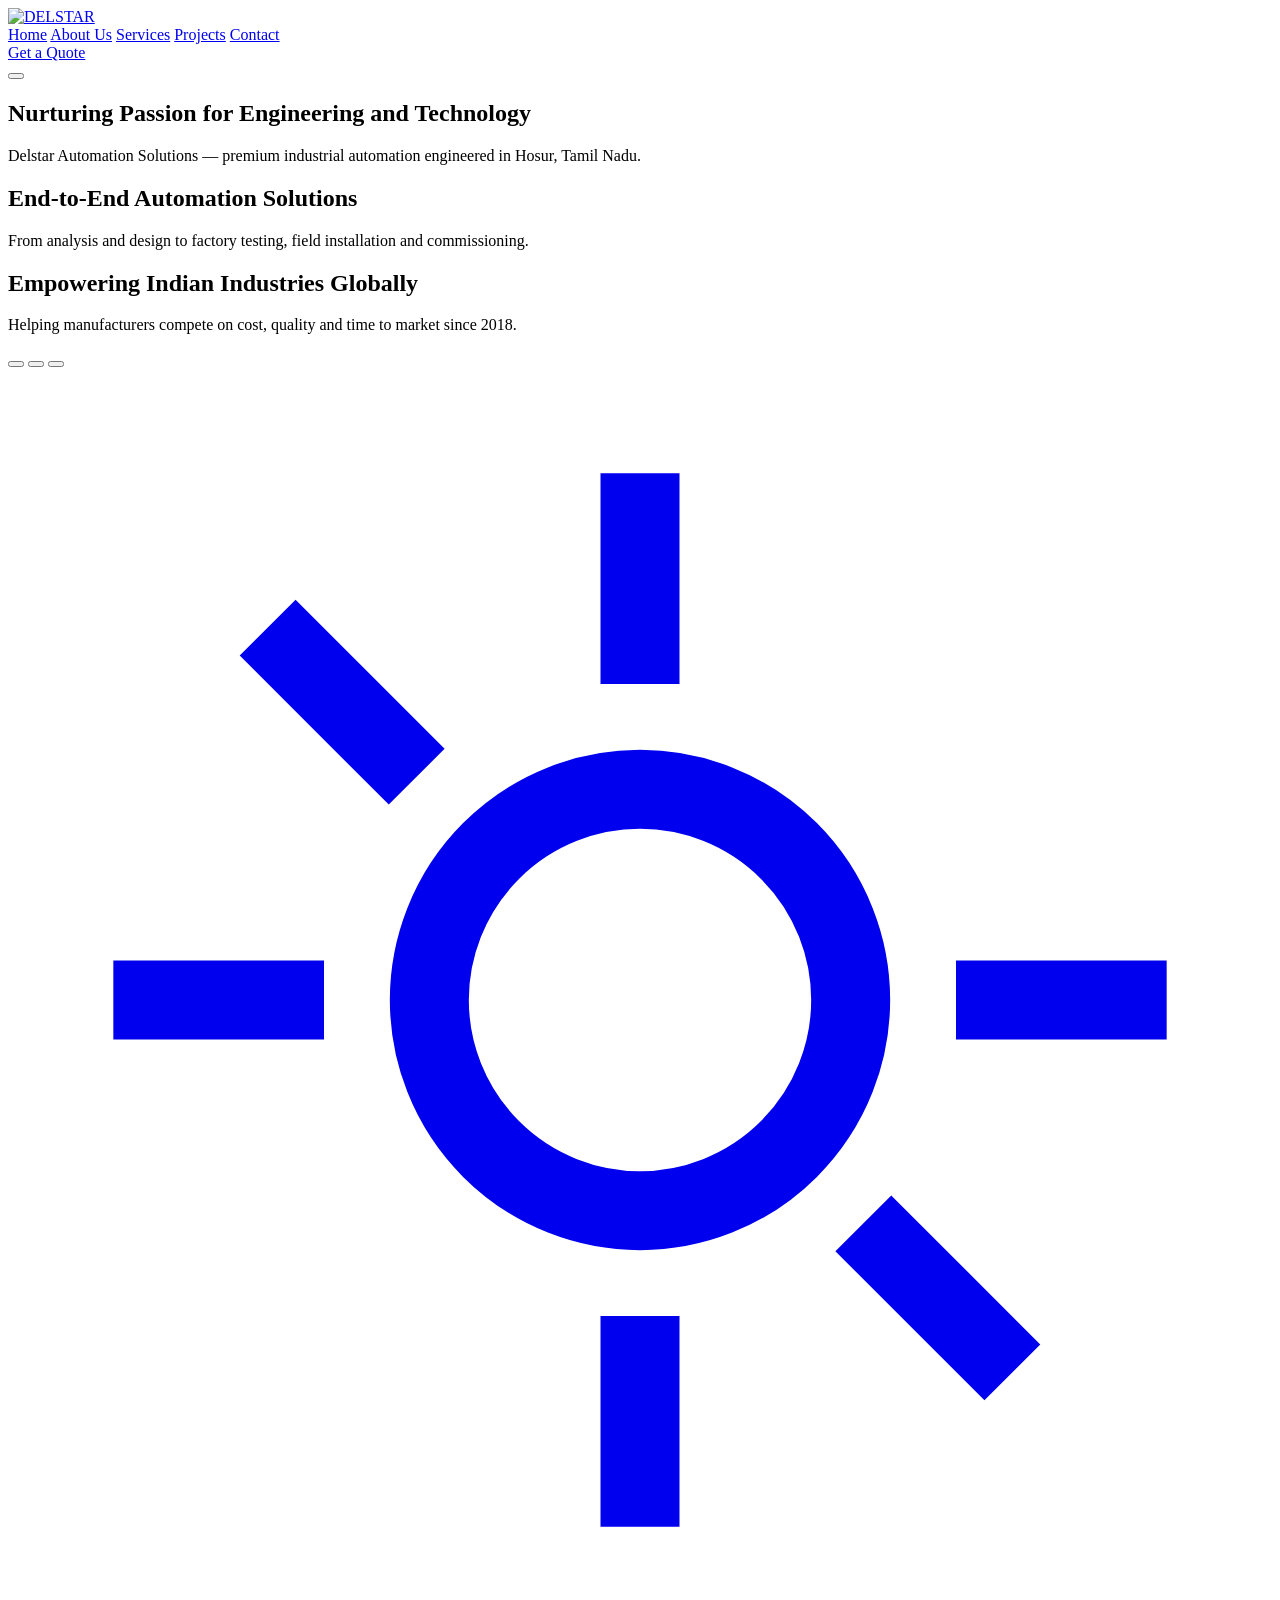
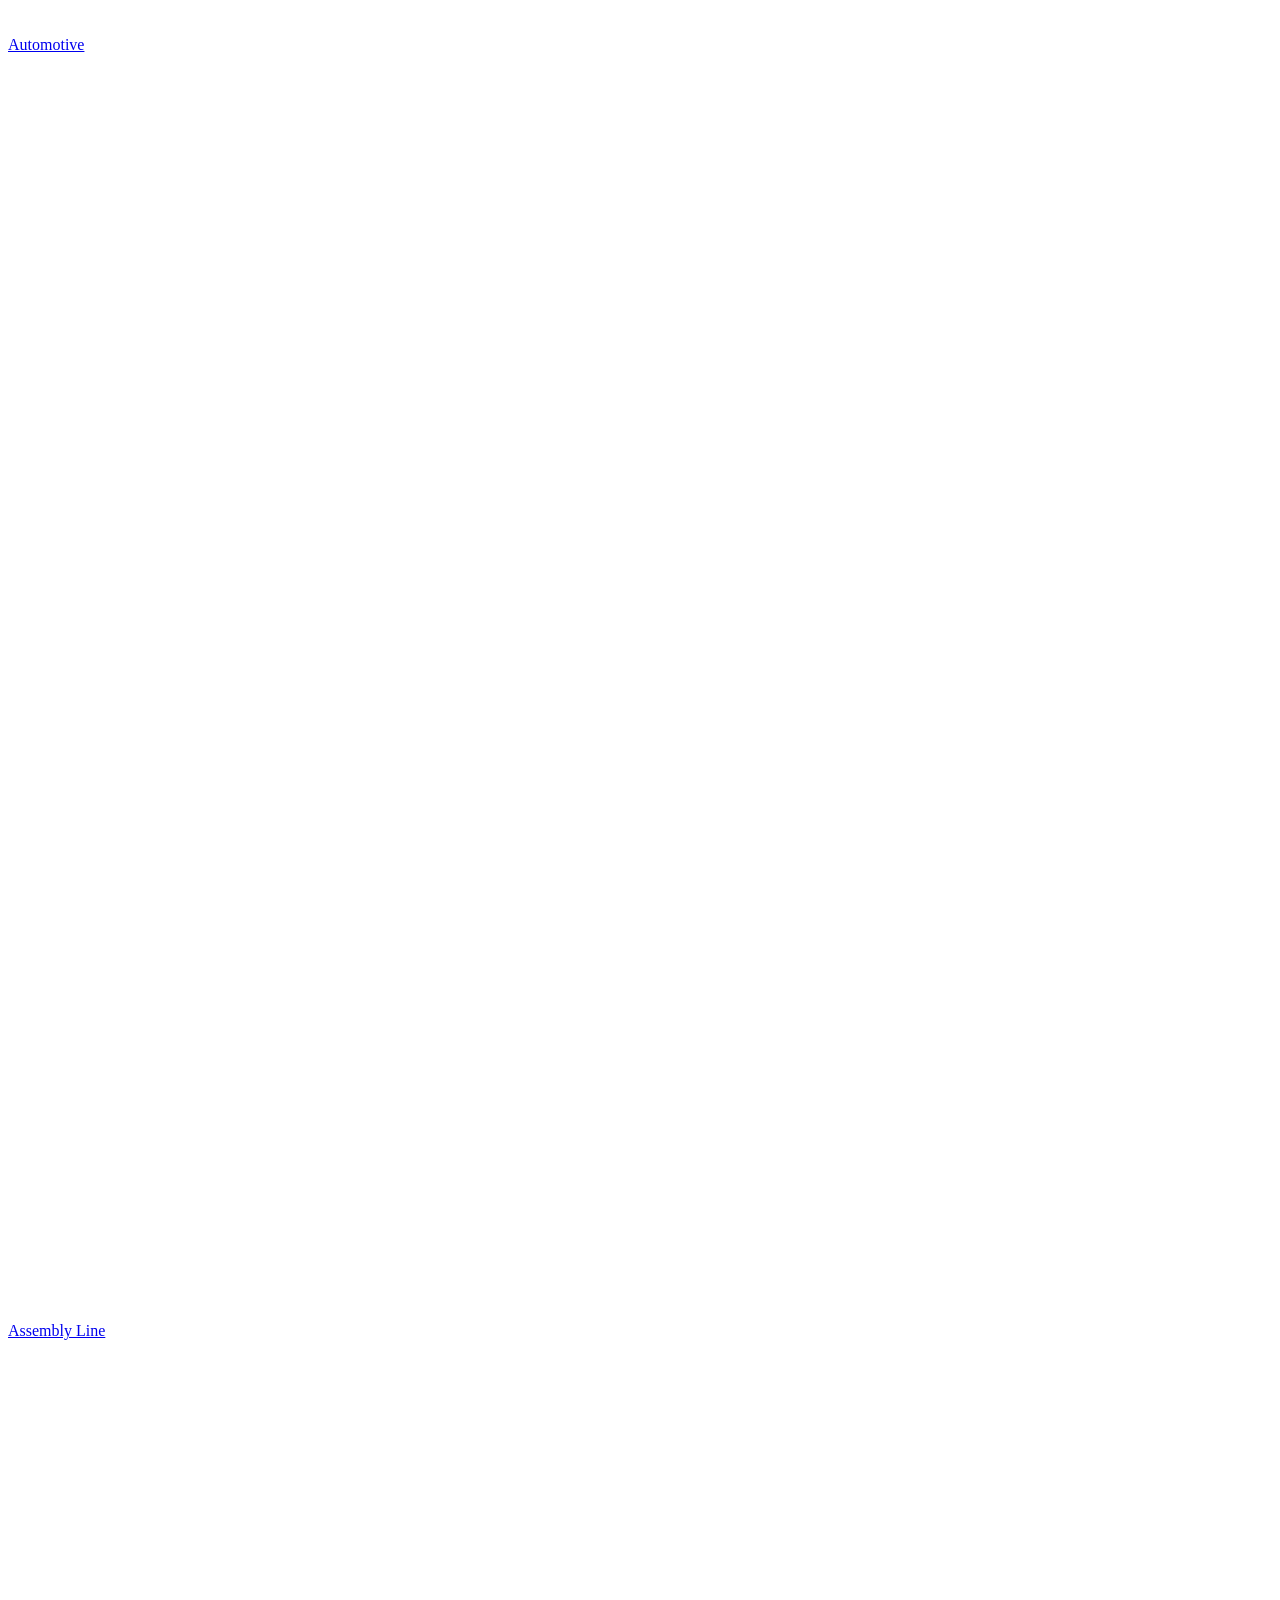
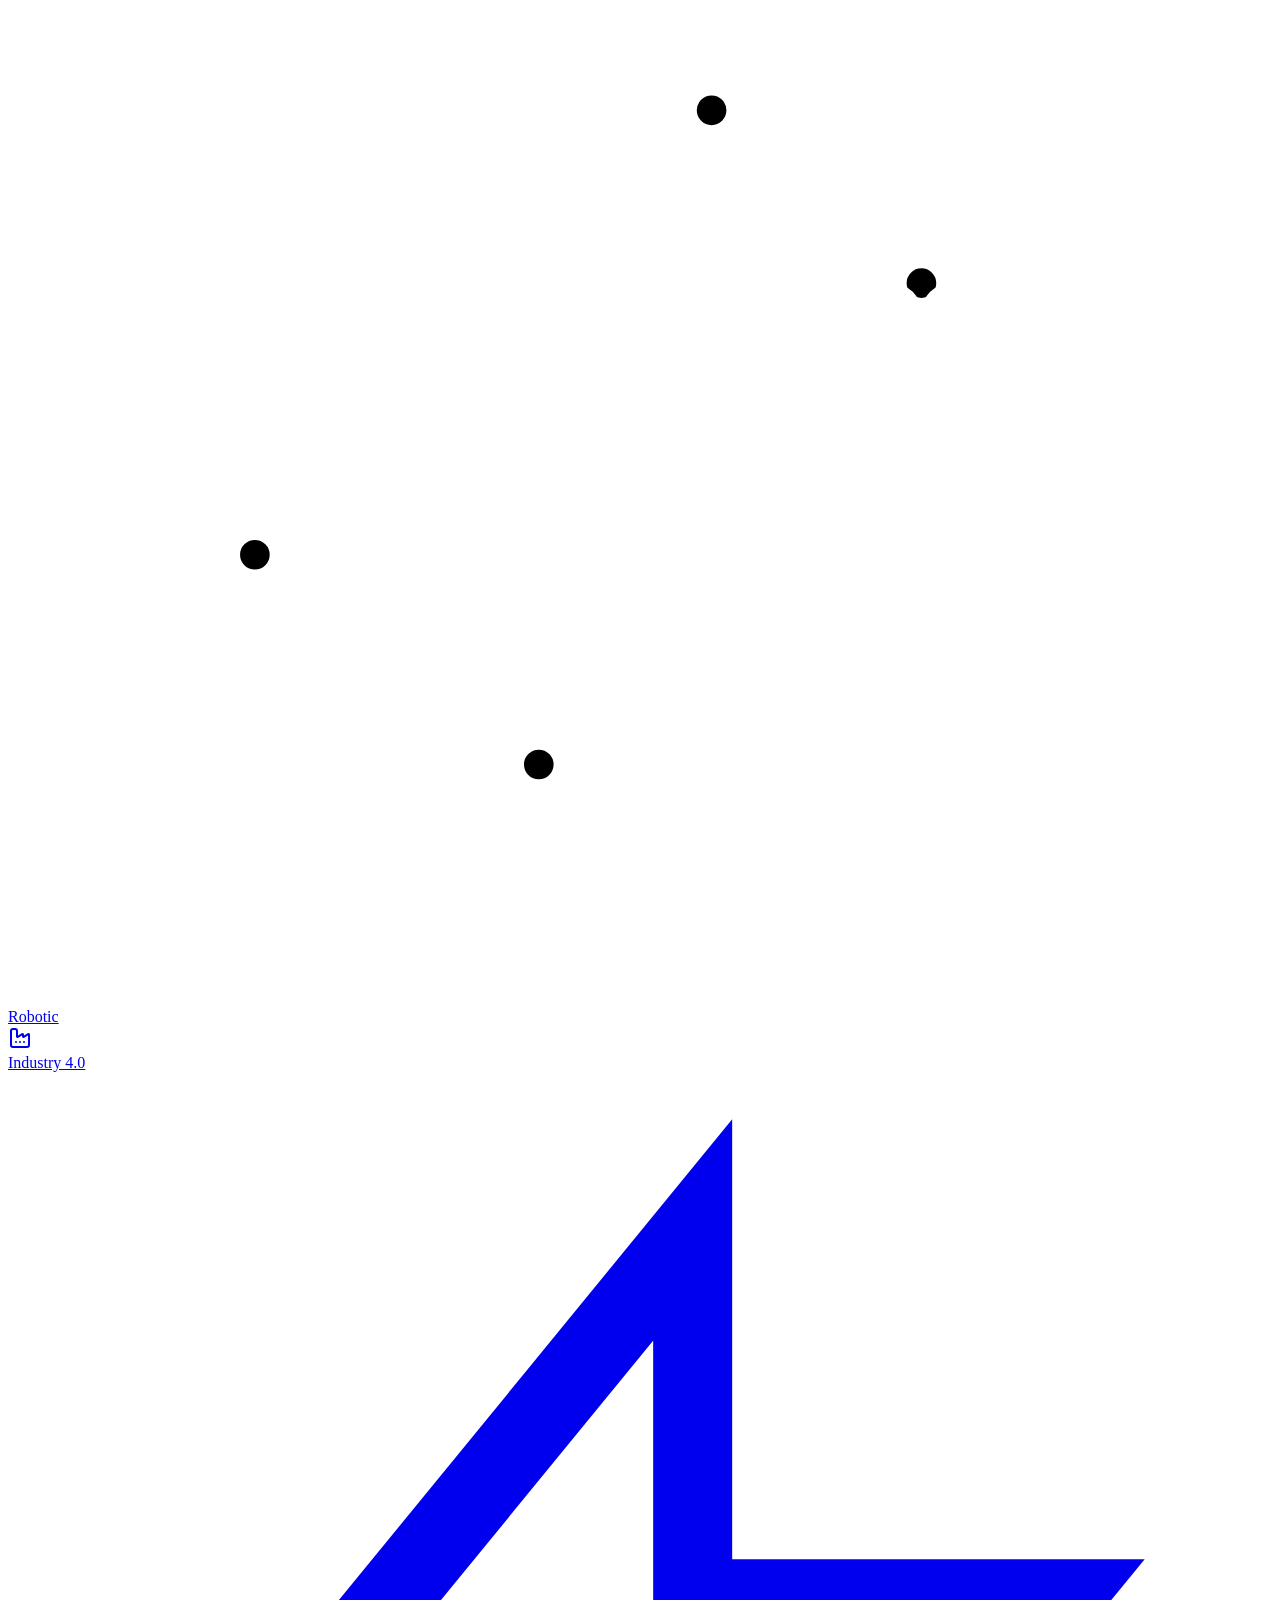
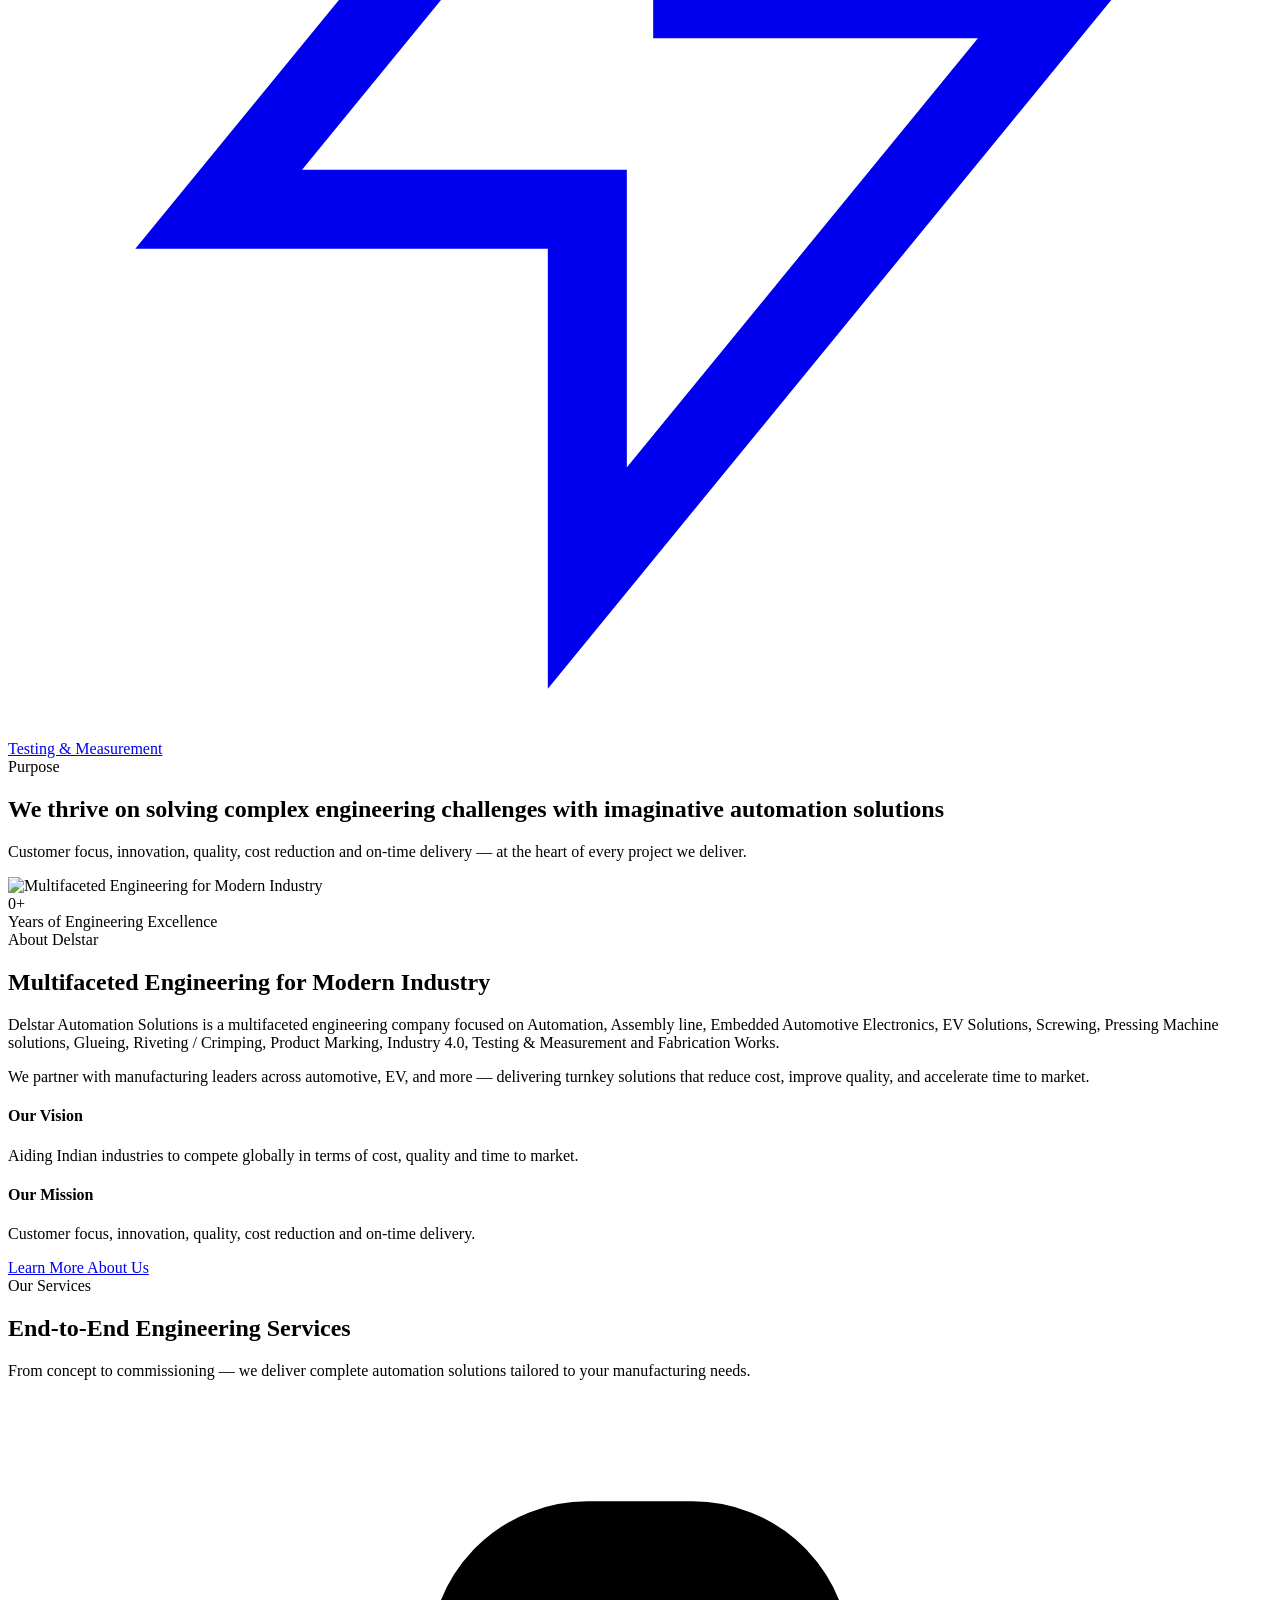
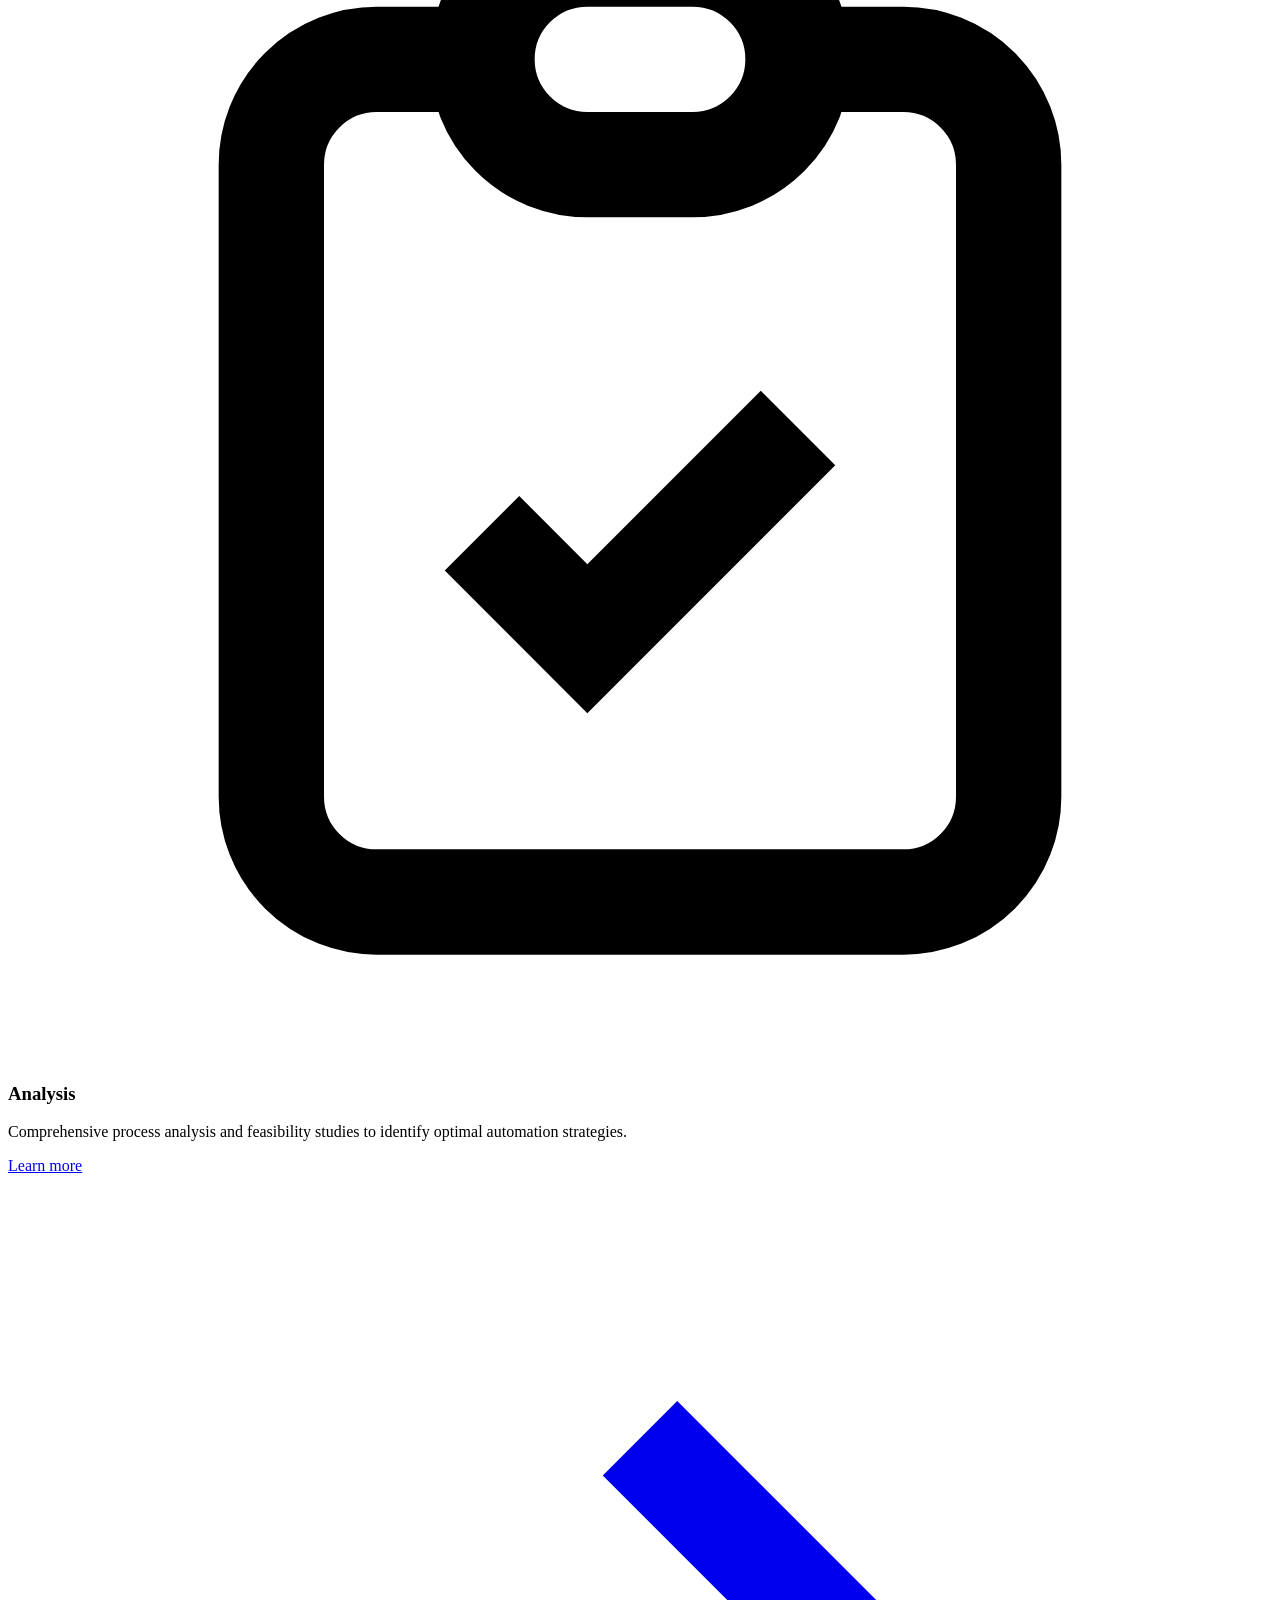
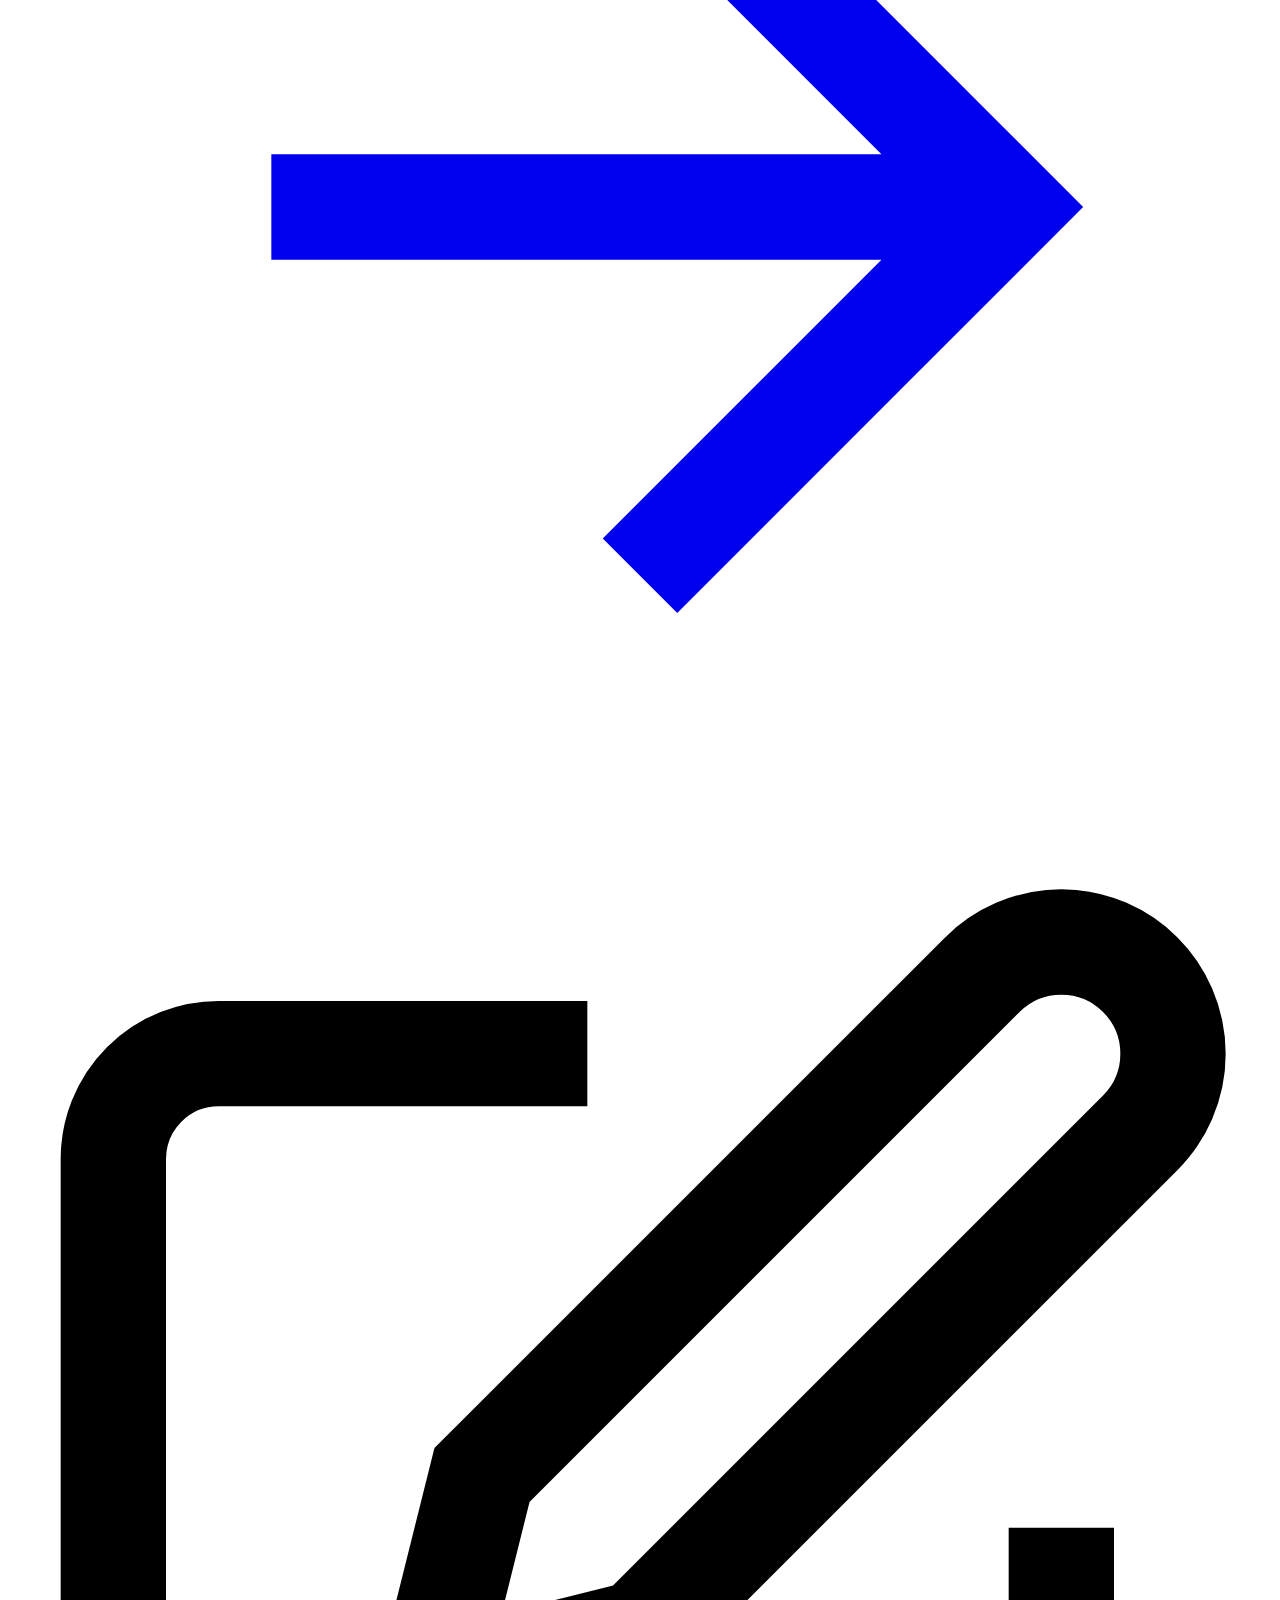
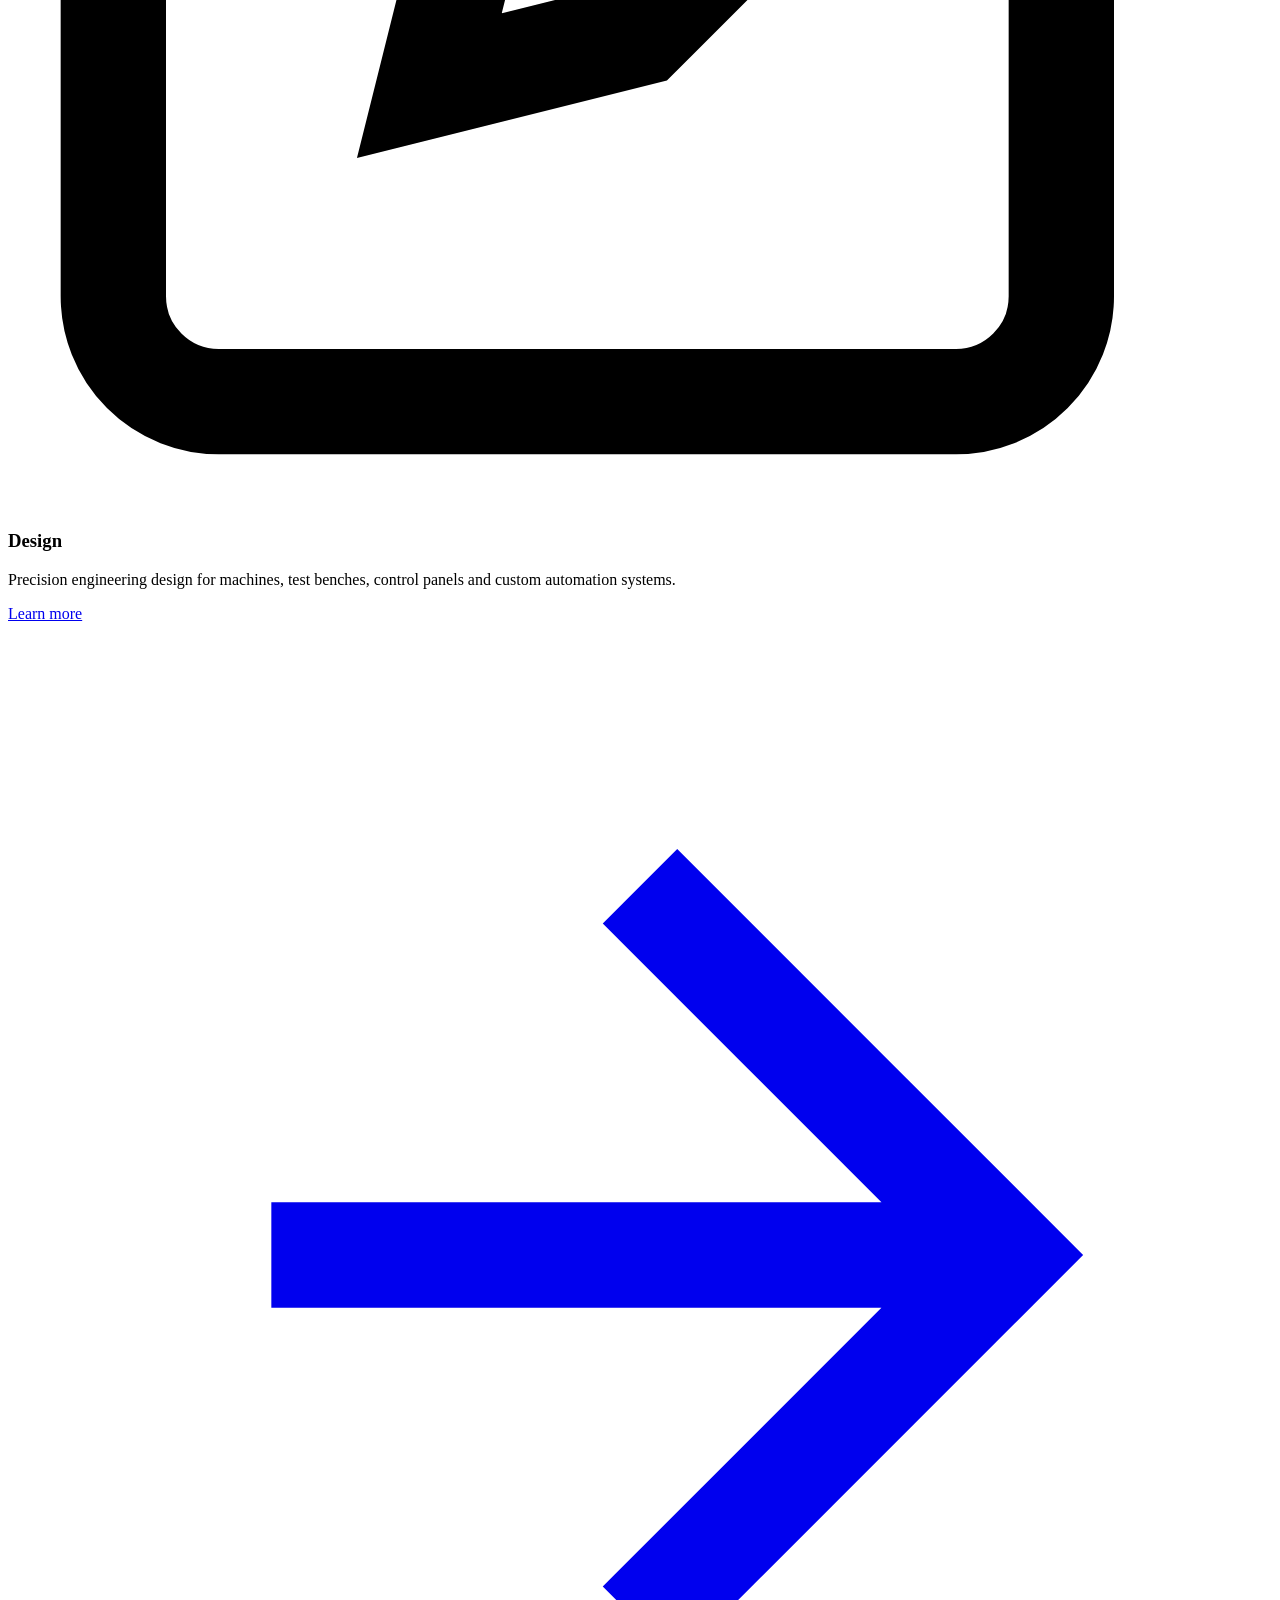
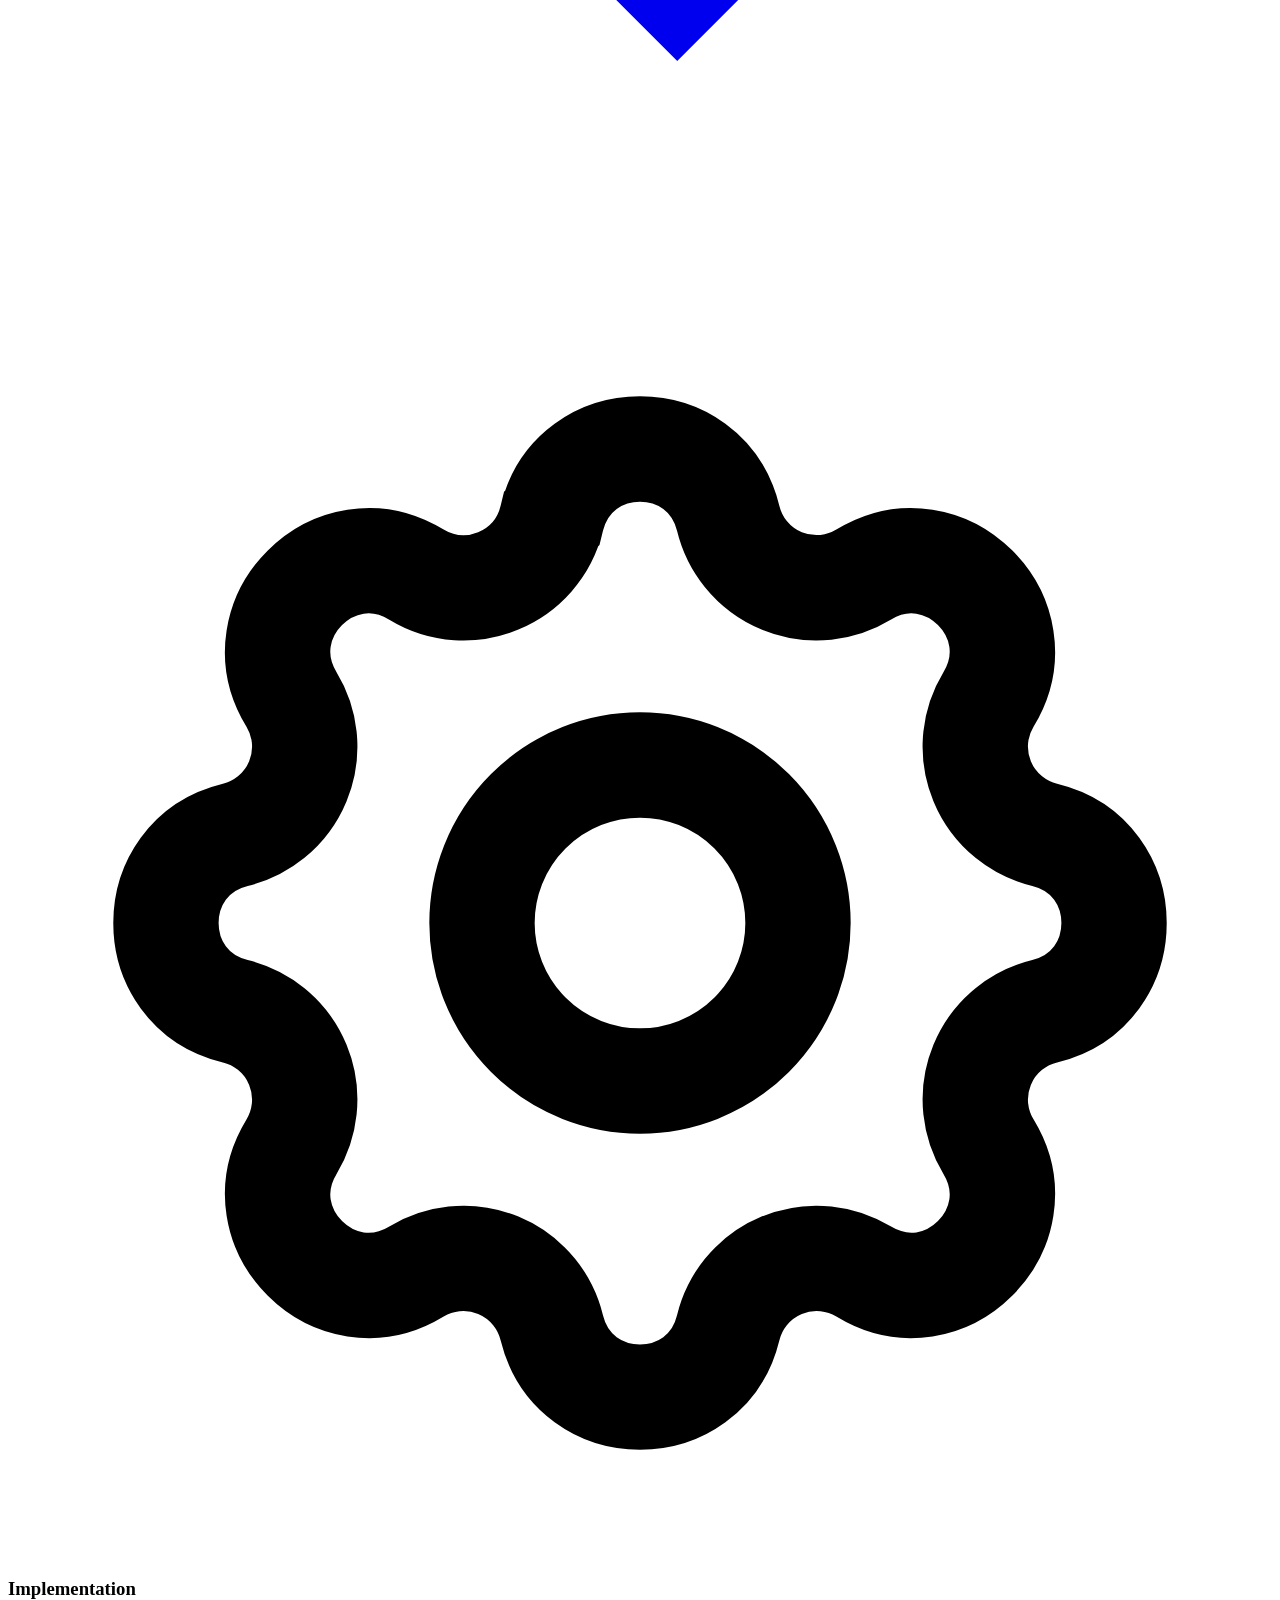
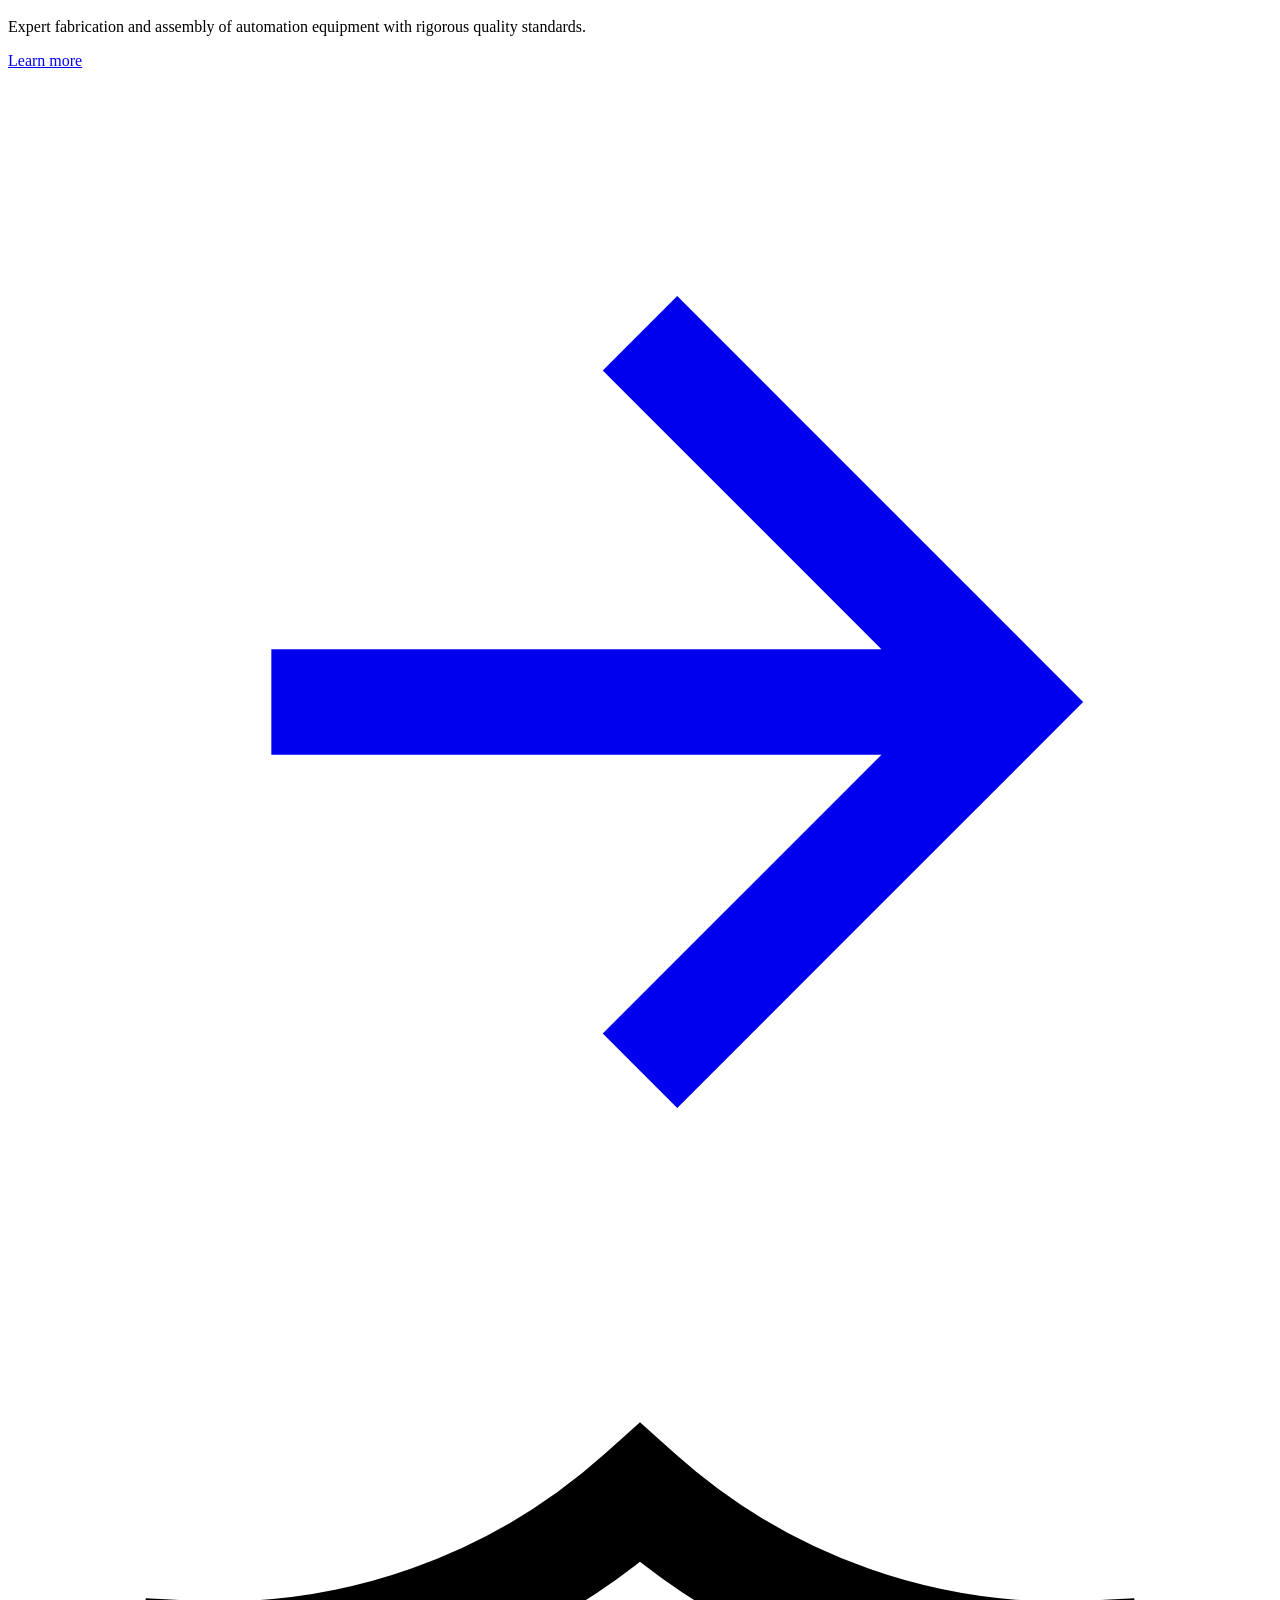
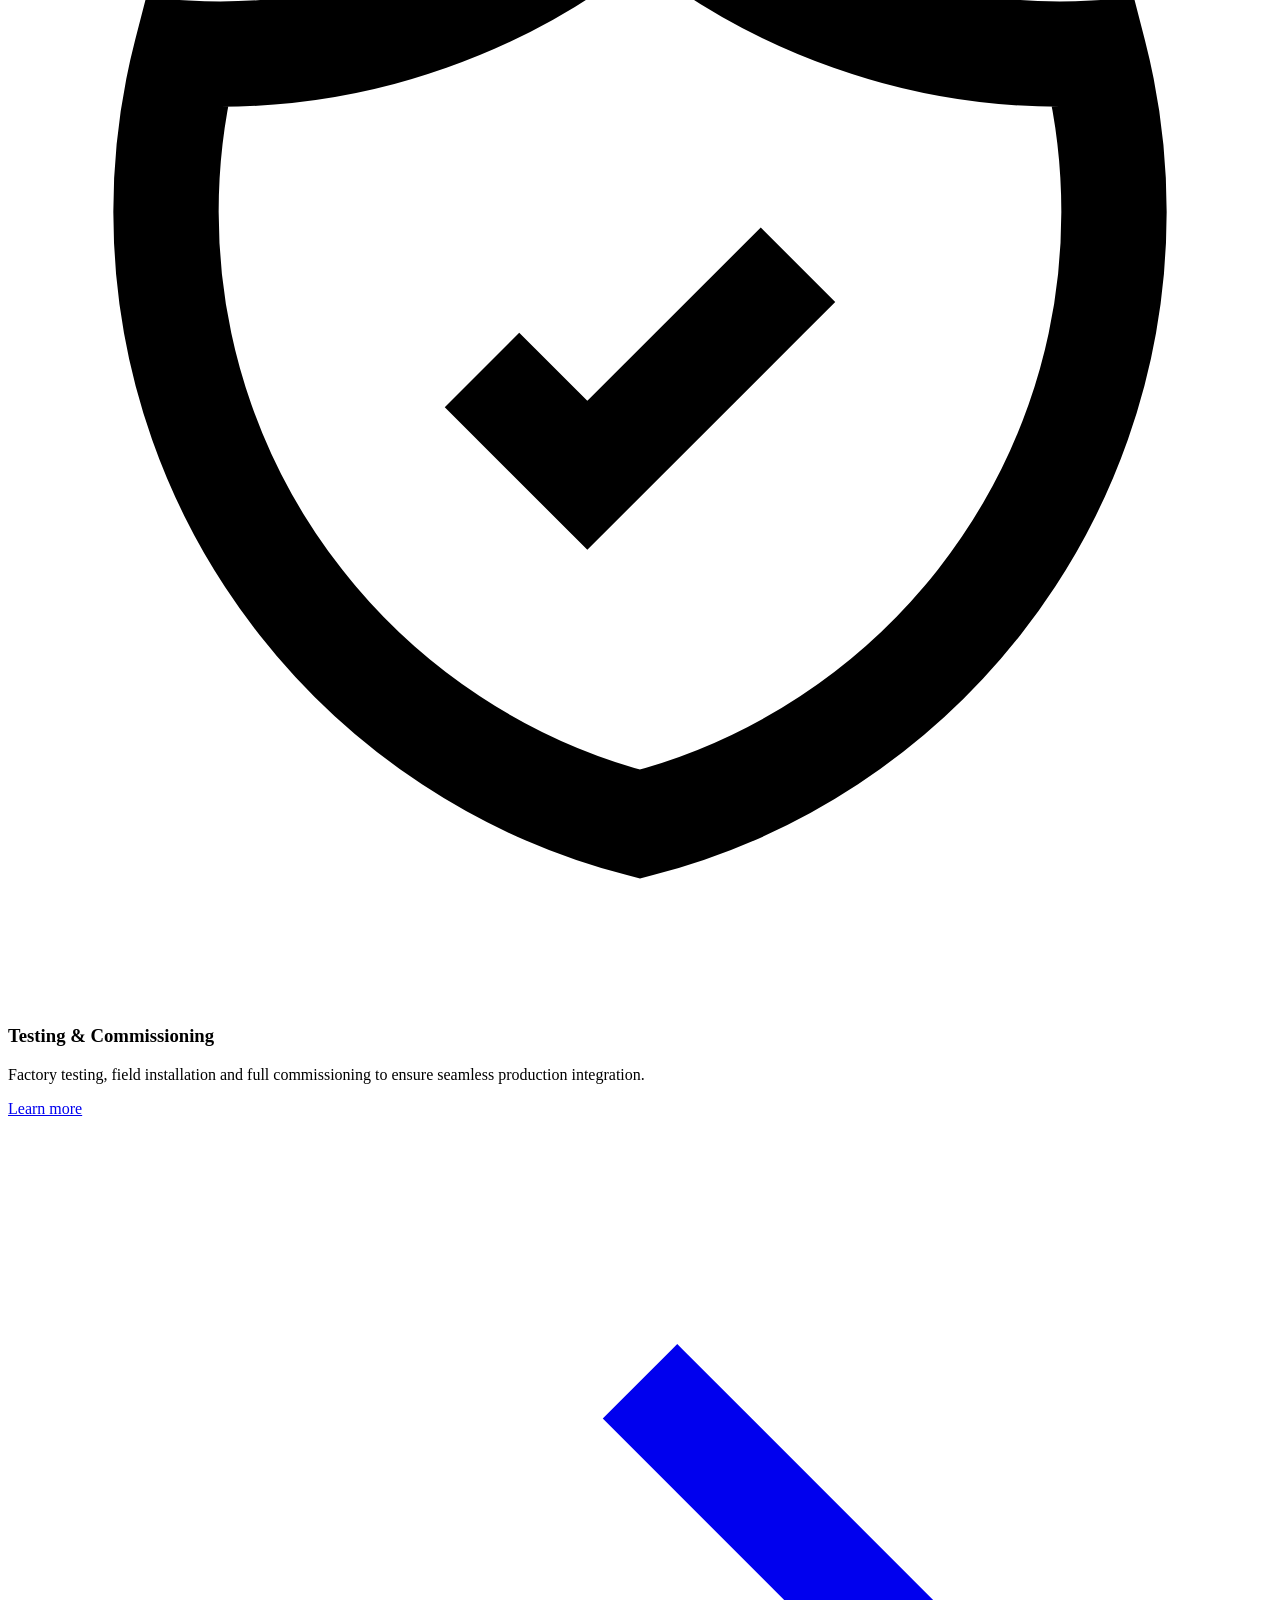
==== index.html @ 77899fbb "Add files via upload" ====
<!DOCTYPE html>
<html lang="en">
<head>
  <meta charset="UTF-8">
  <meta name="viewport" content="width=device-width, initial-scale=1.0">
  <meta name="description" content="Delstar Automation Solutions — Premium industrial automation, embedded automotive electronics, EV solutions, Industry 4.0 and fabrication works in Hosur, Tamil Nadu.">
  <meta name="keywords" content="industrial automation, EOL test bench, automotive electronics, EV solutions, Industry 4.0, Hosur, Tamil Nadu, Delstar">
  <meta name="author" content="Delstar Automation Solutions">
  <meta property="og:title" content="Delstar Automation Solutions | Industrial Automation & Engineering">
  <meta property="og:description" content="Multifaceted engineering company focused on Automation, Embedded Automotive Electronics, EV Solutions, Industry 4.0 and Fabrication Works.">
  <meta property="og:type" content="website">
  <meta name="theme-color" content="#0b1d3a">
  <title>Delstar Automation Solutions | Industrial Automation & Engineering</title>
<link rel="icon" type="image/png" href="images/Delstar-Fav-Icon.png" sizes="96x96" />
<link rel="icon" type="image/svg+xml" href="images/favicon.svg" />
<link rel="shortcut icon" href="images/favicon.ico" />
<link rel="apple-touch-icon" sizes="180x180" href="images/apple-touch-icon.png" />
<link rel="manifest" href="images/site.webmanifest" />
<link rel="preconnect" href="https://fonts.googleapis.com">
<link rel="preconnect" href="https://fonts.gstatic.com" crossorigin>
<link href="https://fonts.googleapis.com/css2?family=Roboto:ital,wght@0,100..900;1,100..900&display=swap" rel="stylesheet">
  <link rel="stylesheet" href="css/styles.css">
  <link rel="canonical" href="https://www.delstarautomation.com/">
  <script type="application/ld+json">
  {
    "@context": "https://schema.org",
    "@type": "Organization",
    "name": "Delstar Automation Solutions",
    "description": "Multifaceted engineering company focused on Automation, Embedded Automotive Electronics, EV Solutions, Industry 4.0 and Fabrication Works.",
    "url": "https://www.delstarautomation.com",
    "telephone": ["+91-86808-78946", "+91-96008-77894"],
    "email": ["delstar2018@gmail.com", "sales.delstar.hsr@gmail.com"],
    "address": {
      "@type": "PostalAddress",
      "streetAddress": "Flat No. 9/292/2, Meenachi Nagar, G. Agraharam, Begapalli Post, SIPCOT-1",
      "addressLocality": "Hosur",
      "addressRegion": "Tamil Nadu",
      "postalCode": "635126",
      "addressCountry": "IN"
    }
  }
  </script>
</head>
<body>

  <!-- Header -->
  <header class="site-header">
    <div class="container header-inner">
      <a href="index.html" class="logo">
        <img src="images/Delstar-logo-white.png" alt="DELSTAR" width="200" height="auto">
      </a>
      <nav class="main-nav">
        <a href="index.html" class="active">Home</a>
        <a href="about.html">About Us</a>
        <a href="services.html">Services</a>
        <!--<a href="solutions.html">Solutions</a>-->
        <a href="projects.html">Projects</a>
        <!--<a href="industries.html">Industries Served</a>-->
        <a href="contact.html">Contact</a>
        <div class="nav-cta">
          <a href="contact.html" class="btn btn-primary">Get a Quote</a>
        </div>
      </nav>
      <button class="menu-toggle" aria-label="Toggle menu">
        <span></span><span></span><span></span>
      </button>
    </div>
  </header>

  <!-- Hero -->
  <section class="hero">
    <div class="hero-slider">
      <div class="hero-slide active" style="--hero-img: url('https://images.unsplash.com/photo-1581091226825-a6a2a5aee158?w=1920&q=80');">
        <div class="hero-slide-overlay"></div>
        <div class="container hero-slide-content">
          <h1>Nurturing Passion for <span>Engineering</span> and <span>Technology</span></h1>
          <p>Delstar Automation Solutions — premium industrial automation engineered in Hosur, Tamil Nadu.</p>
        </div>
      </div>
      <div class="hero-slide" style="--hero-img: url('https://images.unsplash.com/photo-1565043666747-69f6646db940?w=1920&q=80');">
        <div class="hero-slide-overlay"></div>
        <div class="container hero-slide-content">
          <h1>End-to-End <span>Automation</span> Solutions</h1>
          <p>From analysis and design to factory testing, field installation and commissioning.</p>
        </div>
      </div>
      <div class="hero-slide" style="--hero-img: url('https://images.unsplash.com/photo-1504917595217-d4dc5ebe6122?w=1920&q=80');">
        <div class="hero-slide-overlay"></div>
        <div class="container hero-slide-content">
          <h1>Empowering Indian <span>Industries</span> Globally</h1>
          <p>Helping manufacturers compete on cost, quality and time to market since 2018.</p>
        </div>
      </div>
    </div>
    <div class="hero-grid-overlay"></div>
    <div class="hero-dots" aria-label="Hero slides">
      <button class="hero-dot active" aria-label="Slide 1"></button>
      <button class="hero-dot" aria-label="Slide 2"></button>
      <button class="hero-dot" aria-label="Slide 3"></button>
    </div>
    <div class="hero-segments">
      <a href="projects.html?tab=automotive" class="hero-segment">
        <div class="hero-segment-icon">
          <svg viewBox="0 0 24 24" fill="none" stroke="currentColor" stroke-width="1.5"><path d="M12 2v4M12 18v4M4.93 4.93l2.83 2.83M16.24 16.24l2.83 2.83M2 12h4M18 12h4"/><circle cx="12" cy="12" r="4"/></svg>
        </div>
        <span>Automotive</span>
      </a>
      <a href="projects.html?tab=assemblyline" class="hero-segment">
        <div class="hero-segment-icon">
          <!--<svg viewBox="0 0 24 24" fill="none" stroke="currentColor" stroke-width="1.5"><path d="M13 10V3L4 14h7v7l9-11h-7z"/></svg>-->



<svg xmlns="http://www.w3.org/2000/svg" viewBox="0 0 100 100" width="100%" height="100%">
  <!-- White Minimalist Machine Assembly Graphics -->
  <g fill="#ffffff">
    <!-- Stationary Base/Machine Platform -->
    <path d="M 15 73 L 85 73 L 85 76 L 15 76 Z" />
    <path d="M 25 62 L 75 62 L 75 72 L 25 72 Z" fill="#ffffff" />
    
    <!-- Large Drive Gear (Base component) -->
    <path d="M 40 45 C 40 37, 60 37, 60 45 C 60 53, 40 53, 40 45 Z" fill="none" stroke="#ffffff" stroke-width="2.5" />
    <circle cx="50" cy="45" r="4" fill="none" stroke="#ffffff" stroke-width="1" />

    <!-- Symbolic Assembly Line Track/Process Flow -->
    <path d="M 20 62 L 80 62 L 78 68 L 22 68 Z" fill="none" stroke="#ffffff" stroke-width="1" stroke-dasharray="3 3" opacity="0.6"/>

    <!-- The Act of Machinery Assembly: The final cog being lowered -->
    <!-- The tool head/actuator holding the final gear -->
    <path d="M 45 30 L 55 30 L 52 38 L 48 38 Z" fill="none" stroke="#ffffff" stroke-width="1.5" />
    <path d="M 42 22 L 58 22 L 55 32 L 45 32 Z" fill="#ffffff" />
    
    <!-- Final component being integrated into the assembly -->
    <path d="M 45 10 L 55 10 L 50 15 Z" fill="#ffffff" opacity="0.8"/>
    <g transform="translate(15,-10)">
        <path d="M 33 22 L 33 34 L 28 34 L 28 22 Z" fill="#ffffff" stroke="none"/>
        <path d="M 33 22 A 3 3 0 0 1 28 22 Z" fill="#ffffff" stroke="none"/>
    </g>
  </g>
</svg>




        </div>
        <span>Assembly Line</span>
      </a>
      <a href="projects.html?tab=robotic" class="hero-segment">
        <div class="hero-segment-icon">
          <!--<svg viewBox="0 0 24 24" fill="none" stroke="currentColor" stroke-width="1.5"><path d="M13 10V3L4 14h7v7l9-11h-7z"/></svg>-->



<svg xmlns="http://www.w3.org/2000/svg" viewBox="0 0 512 512" width="100%" height="100%">
  <defs>
    <style>
      .arm-stroke {
        stroke: #ffffff;
        stroke-width: 24;
        stroke-linecap: round;
        stroke-linejoin: round;
        fill: none;
      }
      .joint-fill {
        fill: #000000;
        stroke: #ffffff;
        stroke-width: 24;
      }
      .tip-fill {
        fill: #ffffff;
      }
    </style>
  </defs>

  <!-- Base / Platform -->
  <path class="arm-stroke" d="M 60,420 L 50,470 L 170,470 L 150,420" />
  <path class="arm-stroke" d="M 100,450 L 150,450" />
  
  <!-- Main Turret Body -->
  <path class="arm-stroke" d="M 20,380 C 20,330 70,330 130,330 L 230,330 C 255,330 255,395 230,395 L 40,395 C 25,395 20,390 20,380 Z" />
  <line class="arm-stroke" x1="25" y1="355" x2="105" y2="355" />
  <line class="arm-stroke" x1="25" y1="375" x2="55" y2="375" />

  <!-- Lower Arm Segment -->
  <path class="arm-stroke" d="M 90,360 L 220,440 C 250,460 265,410 240,390 L 110,310 C 80,290 65,340 90,360 Z" />
  <!-- Lower Joint Pin -->
  <circle class="joint-fill" cx="215" cy="415" r="18" />

  <!-- Upper Long Arm Segment -->
  <path class="arm-stroke" d="M 90,320 L 270,140 C 290,120 315,145 295,165 L 115,345 C 95,365 70,340 90,320 Z" />
  <line class="arm-stroke" x1="140" y1="290" x2="175" y2="255" />
  <!-- Mid Joint Pin (Elbow) -->
  <circle class="joint-fill" cx="100" cy="330" r="18" />
  <!-- Upper Joint Pin (Wrist) -->
  <circle class="joint-fill" cx="285" cy="150" r="18" />

  <!-- Forearm / Tool Connector -->
  <path class="arm-stroke" d="M 295,165 L 360,230 C 375,245 390,230 380,210 L 315,145" />
  
  <!-- Tool Head Joint -->
  <circle class="joint-fill" cx="370" cy="220" r="18" />
  <path class="arm-stroke" d="M 358,232 L 358,252 L 382,252 L 382,232" />

  <!-- Needle / Actuator Tip -->
  <polygon points="365,252 375,252 372,400 368,400" class="tip-fill" />
</svg>




          
        </div>
        <span>Robotic</span>
      </a>
      <a href="projects.html?tab=industry4" class="hero-segment">
        <div class="hero-segment-icon">
          <!--<svg viewBox="0 0 24 24" fill="none" stroke="currentColor" stroke-width="1.5"><rect x="2" y="3" width="20" height="14" rx="2"/><path d="M8 21h8M12 17v4"/><path d="M7 8h2M7 12h6"/></svg>-->
          <svg width="24" height="24" viewBox="0 0 24 24" fill="none" stroke="currentColor" stroke-width="2" stroke-linecap="round" stroke-linejoin="round" class="lucide lucide-factory h-6 w-6" aria-hidden="true"><path d="M12 16h.01"></path><path d="M16 16h.01"></path><path d="M3 19a2 2 0 0 0 2 2h14a2 2 0 0 0 2-2V8.5a.5.5 0 0 0-.769-.422l-4.462 2.844A.5.5 0 0 1 15 10.5v-2a.5.5 0 0 0-.769-.422L9.77 10.922A.5.5 0 0 1 9 10.5V5a2 2 0 0 0-2-2H5a2 2 0 0 0-2 2z"></path><path d="M8 16h.01"></path></svg>


        </div>
        <span>Industry 4.0</span>
      </a>
      <a href="projects.html?tab=testing_measurement" class="hero-segment">
        <div class="hero-segment-icon">
          <svg viewBox="0 0 24 24" fill="none" stroke="currentColor" stroke-width="1.5"><path d="M13 10V3L4 14h7v7l9-11h-7z"/></svg>
        </div>
        <span>Testing & Measurement</span>
      </a>
    </div>
    <div class="hero-accent-line"></div>
  </section>

  <!-- Purpose -->
  <section class="purpose-section">
    <div class="container purpose-inner reveal">
      <span class="section-label">Purpose</span>
      <h2>We thrive on solving complex engineering challenges with imaginative automation solutions</h2>
      <p>Customer focus, innovation, quality, cost reduction and on-time delivery — at the heart of every project we deliver.</p>
    </div>
  </section>

  <!-- About Preview -->
  <section>
    <div class="container">
      <div class="about-grid">
        <div class="about-visual reveal-left">
          <div class="about-image">
            <div class="about-image-inner">
              <!--<svg viewBox="0 0 200 200" fill="none" xmlns="http://www.w3.org/2000/svg">
                <rect x="20" y="60" width="160" height="100" rx="8" stroke="white" stroke-width="2"/>
                <circle cx="60" cy="110" r="20" stroke="white" stroke-width="2"/>
                <rect x="100" y="90" width="60" height="8" rx="2" fill="white" opacity="0.5"/>
                <rect x="100" y="110" width="40" height="8" rx="2" fill="white" opacity="0.3"/>
                <path d="M100 40 L100 60 M80 50 L120 50" stroke="white" stroke-width="2"/>
              </svg>-->
              <img src="images/aiimages/MultifacetedEngg.jpg" alt="Multifaceted Engineering for Modern Industry"> 
            </div>
          </div>
          <div class="about-float-card">
            <div class="num counter" data-target="8" data-suffix="+">0+</div>
            <div class="text">Years of Engineering Excellence</div>
          </div>
        </div>
        <div class="about-content reveal-right">
          <span class="section-label">About Delstar</span>
          <h2 class="section-title">Multifaceted Engineering for Modern Industry</h2>
          <p>Delstar Automation Solutions is a multifaceted engineering company focused on Automation, Assembly line, Embedded Automotive Electronics, EV Solutions, Screwing, Pressing Machine solutions, Glueing, Riveting / Crimping, Product Marking, Industry 4.0, Testing & Measurement and Fabrication Works.</p>
          <p>We partner with manufacturing leaders across automotive, EV, and more — delivering turnkey solutions that reduce cost, improve quality, and accelerate time to market.</p>
          <div class="vision-mission">
            <div class="vm-card">
              <h4>Our Vision</h4>
              <p>Aiding Indian industries to compete globally in terms of cost, quality and time to market.</p>
            </div>
            <div class="vm-card">
              <h4>Our Mission</h4>
              <p>Customer focus, innovation, quality, cost reduction and on-time delivery.</p>
            </div>
          </div>
          <a href="about.html" class="btn btn-outline-dark" style="margin-top:28px;">Learn More About Us</a>
        </div>
      </div>
    </div>
  </section>

  <!-- Business Segments -->
  <!--
  <section class="bg-light">
    <div class="container">
      <div class="section-header center reveal">
        <span class="section-label">Business Segments</span>
        <h2 class="section-title">Reliable End-to-End Solutions</h2>
        <p class="section-subtitle">Turnkey engineering capabilities across automation, embedded electronics and smart manufacturing.</p>
      </div>
      <div class="segments-grid stagger-children">
        <a href="solutions.html" class="segment-card">
          <div class="segment-card-bg" style="background-image: url('https://images.unsplash.com/photo-1565043666747-69f6646db940?w=800&q=80');"></div>
          <div class="segment-card-overlay"></div>
          <div class="segment-card-body">
            <h3>Industrial Automation</h3>
            <p class="segment-tagline">Reliable End-to-End Solution</p>
            <p>Turnkey assembly and testing solutions for automotive, EV, pharma and manufacturing sectors.</p>
            <span class="segment-link">Explore <svg viewBox="0 0 24 24" fill="none" stroke="currentColor" stroke-width="2"><path d="M5 12h14M12 5l7 7-7 7"/></svg></span>
          </div>
        </a>
        <a href="solutions.html" class="segment-card">
          <div class="segment-card-bg" style="background-image: url('https://images.unsplash.com/photo-1593941707882-a5bba14938c7?w=800&q=80');"></div>
          <div class="segment-card-overlay"></div>
          <div class="segment-card-body">
            <h3>EV & Automotive Electronics</h3>
            <p class="segment-tagline">Precision Testing & Assembly</p>
            <p>EOL test benches, thermal chambers, cable harness and embedded electronics validation systems.</p>
            <span class="segment-link">Explore <svg viewBox="0 0 24 24" fill="none" stroke="currentColor" stroke-width="2"><path d="M5 12h14M12 5l7 7-7 7"/></svg></span>
          </div>
        </a>
        <a href="about.html" class="segment-card">
          <div class="segment-card-bg" style="background-image: url('https://images.unsplash.com/photo-1451187580459-43490279c0fa?w=800&q=80');"></div>
          <div class="segment-card-overlay"></div>
          <div class="segment-card-body">
            <h3>Industry 4.0 & Fabrication</h3>
            <p class="segment-tagline">Smart Manufacturing</p>
            <p>IoT-enabled solutions, control panels, jigs, fixtures and precision fabrication works.</p>
            <span class="segment-link">Explore <svg viewBox="0 0 24 24" fill="none" stroke="currentColor" stroke-width="2"><path d="M5 12h14M12 5l7 7-7 7"/></svg></span>
          </div>
        </a>
      </div>
    </div>
  </section>
  -->
  <!-- Services Preview -->
  <section class="bg-light">
    <div class="container">
      <div class="section-header center reveal">
        <span class="section-label">Our Services</span>
        <h2 class="section-title">End-to-End Engineering Services</h2>
        <p class="section-subtitle">From concept to commissioning — we deliver complete automation solutions tailored to your manufacturing needs.</p>
      </div>
      <div class="cards-grid stagger-children">
        <div class="card">
          <div class="card-icon">
            <svg viewBox="0 0 24 24" fill="none" stroke="currentColor" stroke-width="2"><path d="M9 5H7a2 2 0 00-2 2v12a2 2 0 002 2h10a2 2 0 002-2V7a2 2 0 00-2-2h-2M9 5a2 2 0 002 2h2a2 2 0 002-2M9 5a2 2 0 012-2h2a2 2 0 012 2m-6 9l2 2 4-4"/></svg>
          </div>
          <h3>Analysis</h3>
          <p>Comprehensive process analysis and feasibility studies to identify optimal automation strategies.</p>
          <a href="services.html" class="card-link">Learn more <svg viewBox="0 0 24 24" fill="none" stroke="currentColor" stroke-width="2"><path d="M5 12h14M12 5l7 7-7 7"/></svg></a>
        </div>
        <div class="card">
          <div class="card-icon">
            <svg viewBox="0 0 24 24" fill="none" stroke="currentColor" stroke-width="2"><path d="M11 4H4a2 2 0 00-2 2v14a2 2 0 002 2h14a2 2 0 002-2v-7"/><path d="M18.5 2.5a2.121 2.121 0 013 3L12 15l-4 1 1-4 9.5-9.5z"/></svg>
          </div>
          <h3>Design</h3>
          <p>Precision engineering design for machines, test benches, control panels and custom automation systems.</p>
          <a href="services.html" class="card-link">Learn more <svg viewBox="0 0 24 24" fill="none" stroke="currentColor" stroke-width="2"><path d="M5 12h14M12 5l7 7-7 7"/></svg></a>
        </div>
        <div class="card">
          <div class="card-icon">
            <svg viewBox="0 0 24 24" fill="none" stroke="currentColor" stroke-width="2"><path d="M10.325 4.317c.426-1.756 2.924-1.756 3.35 0a1.724 1.724 0 002.573 1.066c1.543-.94 3.31.826 2.37 2.37a1.724 1.724 0 001.066 2.573c1.756.426 1.756 2.924 0 3.35a1.724 1.724 0 00-1.066 2.573c.94 1.543-.826 3.31-2.37 2.37a1.724 1.724 0 00-2.573 1.066c-.426 1.756-2.924 1.756-3.35 0a1.724 1.724 0 00-2.573-1.066c-1.543.94-3.31-.826-2.37-2.37a1.724 1.724 0 00-1.066-2.573c-1.756-.426-1.756-2.924 0-3.35a1.724 1.724 0 001.066-2.573c-.94-1.543.826-3.31 2.37-2.37.996.608 2.296.07 2.572-1.065z"/><circle cx="12" cy="12" r="3"/></svg>
          </div>
          <h3>Implementation</h3>
          <p>Expert fabrication and assembly of automation equipment with rigorous quality standards.</p>
          <a href="services.html" class="card-link">Learn more <svg viewBox="0 0 24 24" fill="none" stroke="currentColor" stroke-width="2"><path d="M5 12h14M12 5l7 7-7 7"/></svg></a>
        </div>
        <div class="card">
          <div class="card-icon">
            <svg viewBox="0 0 24 24" fill="none" stroke="currentColor" stroke-width="2"><path d="M9 12l2 2 4-4m5.618-4.016A11.955 11.955 0 0112 2.944a11.955 11.955 0 01-8.618 3.04A12.02 12.02 0 003 9c0 5.591 3.824 10.29 9 11.622 5.176-1.332 9-6.03 9-11.622 0-1.042-.133-2.052-.382-3.016z"/></svg>
          </div>
          <h3>Testing & Commissioning</h3>
          <p>Factory testing, field installation and full commissioning to ensure seamless production integration.</p>
          <a href="services.html" class="card-link">Learn more <svg viewBox="0 0 24 24" fill="none" stroke="currentColor" stroke-width="2"><path d="M5 12h14M12 5l7 7-7 7"/></svg></a>
        </div>
      </div>
    </div>
  </section>

  <!-- Solutions Preview -->
  <section>
    <div class="container">
      <div class="section-header center reveal">
        <span class="section-label">Our Solutions</span>
        <h2 class="section-title">Turnkey Automation Solutions</h2>
        <p class="section-subtitle">Purpose-built equipment and systems engineered for precision, reliability and production efficiency.</p>
      </div>
      <div class="cards-grid stagger-children">
        <div class="card">
          <div class="card-icon">
            <svg viewBox="0 0 24 24" fill="none" stroke="currentColor" stroke-width="2"><rect x="2" y="6" width="20" height="12" rx="2"/><path d="M12 12h.01M8 12h.01M16 12h.01"/></svg>
          </div>
          <h3>ASSEMBLY LINES</h3>
          <p>Fully Automatic or Semi Automatic Assembly Line - We have complete solution for your Product Assembly, Testing till Packing & Traceability.</p>
        </div>
        <div class="card">
          <div class="card-icon">
            <svg viewBox="0 0 24 24" fill="none" stroke="currentColor" stroke-width="2"><path d="M12 2v4M12 18v4M4.93 4.93l2.83 2.83M16.24 16.24l2.83 2.83M2 12h4M18 12h4M4.93 19.07l2.83-2.83M16.24 7.76l2.83-2.83"/></svg>
          </div>
          <h3>SERVO PRESSING</h3>
          <p>We deliver high-accuracy servo press systems equipped with smart monitoring sensors to ensure flawless part assembly. Key capabilities include real-time force and displacement graphing, friction and abnormal load detection, and strict dimensional control.</p>
        </div>
        <div class="card">
          <div class="card-icon">
            <svg viewBox="0 0 24 24" fill="none" stroke="currentColor" stroke-width="2"><path d="M14.7 6.3a1 1 0 000 1.4l1.6 1.6a1 1 0 001.4 0l3.77-3.77a6 6 0 01-7.94 7.94l-6.91 6.91a2.12 2.12 0 01-3-3l6.91-6.91a6 6 0 017.94-7.94l-3.76 3.76z"/></svg>
          </div>
          <h3>JIGS & FIXTURES</h3>
          <p>Custom precision jigs and fixtures designed for repeatable, high-accuracy manufacturing operations.</p>
        </div>
      </div>
      <div style="text-align:center;margin-top:48px;" class="reveal">
        <a href="solutions.html" class="btn btn-primary">View All Solutions</a>
      </div>
    </div>
  </section>

  <!-- Industries -->
  <section class="bg-dark">
    <div class="container">
      <div class="section-header center reveal">
        <span class="section-label">Industries Served</span>
        <h2 class="section-title">Trusted Across Key Sectors</h2>
        <p class="section-subtitle">Delivering specialized automation solutions tailored to the unique demands of each industry we serve.</p>
      </div>
      <div class="industries-grid stagger-children">
        <div class="industry-card">
          <div class="industry-icon">
            <svg viewBox="0 0 24 24" fill="none" stroke="currentColor" stroke-width="2"><path d="M7 17m-2 0a2 2 0 104 0 2 2 0 10-4 0M17 17m-2 0a2 2 0 104 0 2 2 0 10-4 0M5 11h14l-1.5-5H6.5L5 11z"/></svg>
          </div>
          <h3>Automotive</h3>
        </div>
        <div class="industry-card">
          <div class="industry-icon">
            <svg viewBox="0 0 24 24" fill="none" stroke="currentColor" stroke-width="2"><path d="M13 10V3L4 14h7v7l9-11h-7z"/></svg>
          </div>
          <h3>Electronics</h3>
        </div>
        <div class="industry-card">
          <div class="industry-icon">
            <svg viewBox="0 0 24 24" fill="none" stroke="currentColor" stroke-width="2"><path d="M20 7l-8-4-8 4m16 0l-8 4m8-4v10l-8 4m0-10L4 7m8 4v10M4 7v10l8 4"/></svg>
          </div>
          <h3>Food & Beverage</h3>
        </div>
        <div class="industry-card">
          <div class="industry-icon">
            <svg viewBox="0 0 24 24" fill="none" stroke="currentColor" stroke-width="2"><path d="M4 5a1 1 0 011-1h14a1 1 0 011 1v2a1 1 0 01-1 1H5a1 1 0 01-1-1V5zM4 13a1 1 0 011-1h6a1 1 0 011 1v6a1 1 0 01-1 1H5a1 1 0 01-1-1v-6zM16 13a1 1 0 011-1h2a1 1 0 011 1v6a1 1 0 01-1 1h-2a1 1 0 01-1-1v-6z"/></svg>
          </div>
          <h3>Manufacturing</h3>
        </div>
      </div>
    </div>
  </section>

  <!-- Projects Preview -->
  <section class="bg-light">
    <div class="container">
      <div class="section-header center reveal">
        <span class="section-label">Featured Projects</span>
        <h2 class="section-title">Engineering in Action</h2>
        <p class="section-subtitle">A selection of automation projects delivered across automotive, EV and pharma industries.</p>
      </div>
      <div class="projects-grid stagger-children">
        <a href="projects.html" class="project-card">
          <div class="project-thumb">
            <span class="industry-badge">Automotive</span>
            <img src="images/LivitPressThumb.jpeg" alt="Livit Press Machine"> </div>
          <div class="project-info">
            <h3>Livit Press Machine</h3>
            <p>Automated end-of-line testing with MES integration and pass/fail reporting.</p>
          </div>
        </a>
        <a href="projects.html" class="project-card">
          <div class="project-thumb" style="background:linear-gradient(135deg,#0b1d3a,#059669);">
            <span class="industry-badge">EV Testing</span>
            <img src="images/EVBatteryTesting.jpeg" alt="EV Battery Module Test System"> </div>
          <div class="project-info">
            <h3>EV Battery Module Test System</h3>
            <p>Automated testing station for EV battery modules including thermal cycling, voltage profiling and safety validation.</p>
          </div>
        </a>
        <a href="projects.html" class="project-card">
          <div class="project-thumb" style="background:linear-gradient(135deg,#122a52,#dc2626);">
            <span class="industry-badge">Processing</span>
            <img src="images/EGRDrillingMachine.jpeg" alt="ER DGrilling Machine"> </div>
          <div class="project-info">
            <h3>Drilling Machine</h3>
            <p>Automatic system that automatically calculates drilling depth and linear.</p>
          </div>
        </a>
      </div>
      <div style="text-align:center;margin-top:48px;" class="reveal">
        <a href="projects.html" class="btn btn-outline-dark">View All Projects</a>
      </div>
    </div>
  </section>

  <!-- Values -->
  <section class="bg-dark" style="padding-top:0;">
    <div class="container">
      <div class="section-header center reveal">
        <span class="section-label">Our Values</span>
        <h2 class="section-title">Built on Engineering Integrity</h2>
      </div>
      <div class="values-grid stagger-children">
        <div class="value-item">
          <div class="value-icon">
            <svg width="28" height="28" viewBox="0 0 24 24" fill="none" stroke="currentColor" stroke-width="2"><path d="M12 22s8-4 8-10V5l-8-3-8 3v7c0 6 8 10 8 10z"/></svg>
          </div>
          <h4>Customer Focus</h4>
          <p>Every solution is tailored to meet our clients' unique production challenges and goals.</p>
        </div>
        <div class="value-item">
          <div class="value-icon">
            <svg width="28" height="28" viewBox="0 0 24 24" fill="none" stroke="currentColor" stroke-width="2"><path d="M9.663 17h4.673M12 3v1m6.364 1.636l-.707.707M21 12h-1M4 12H3m3.343-5.657l-.707-.707m2.828 9.9a5 5 0 117.072 0l-.548.547A3.374 3.374 0 0014 18.469V19a2 2 0 11-4 0v-.531c0-.895-.356-1.754-.988-2.386l-.548-.547z"/></svg>
          </div>
          <h4>Innovation</h4>
          <p>Continuously exploring new technologies to deliver cutting-edge automation solutions.</p>
        </div>
        <div class="value-item">
          <div class="value-icon">
            <svg width="28" height="28" viewBox="0 0 24 24" fill="none" stroke="currentColor" stroke-width="2"><path d="M9 12l2 2 4-4m6 2a9 9 0 11-18 0 9 9 0 0118 0z"/></svg>
          </div>
          <h4>Quality</h4>
          <p>Rigorous quality standards at every stage — from design through commissioning.</p>
        </div>
        <div class="value-item">
          <div class="value-icon">
            <svg width="28" height="28" viewBox="0 0 24 24" fill="none" stroke="currentColor" stroke-width="2"><circle cx="12" cy="12" r="10"/><path d="M12 6v6l4 2"/></svg>
          </div>
          <h4>On-Time Delivery</h4>
          <p>Committed to delivering projects on schedule without compromising on quality.</p>
        </div>
      </div>
    </div>
  </section>

  <!-- CTA -->
  <section class="cta-banner">
    <div class="container cta-inner reveal">
      <div>
        <h2>Ready to Automate Your Production Line?</h2>
        <p>Partner with Delstar for reliable, cost-effective automation solutions engineered for your industry.</p>
      </div>
      <a href="contact.html" class="btn btn-primary">Start a Conversation</a>
    </div>
  </section>

  <!-- Footer -->
  <footer class="site-footer">
    <div class="container">
      <div class="footer-grid">

        <div class="footer-brand"><a href="index.html" class="logo"><img src="images/Delstar-logo-white.png" alt="DELSTAR" width="200" height="auto"></a>

          <p>Multifaceted engineering company delivering automation, embedded electronics, EV solutions and Industry 4.0 systems from Hosur, Tamil Nadu.</p>
        </div>
        <div class="footer-col">
          <h4>Quick Links</h4>
          <ul>
            <li><a href="about.html">About Us</a></li>
            <li><a href="services.html">Services</a></li>
            <li><a href="projects.html">Projects</a></li>
            <li><a href="contact.html">Contact Us</a></li>
          </ul>
        </div>
        <!--<div class="footer-col">
          <h4>Solutions</h4>
          <ul>
            <li><a href="solutions.html">EOL Test Bench</a></li>
            <li><a href="solutions.html">Thermal Chamber EOL</a></li>
            <li><a href="solutions.html">Jigs & Fixtures</a></li>
            <li><a href="solutions.html">Control Panels</a></li>
            <li><a href="solutions.html">Cable Harness</a></li>
          </ul>
        </div>-->
        <div class="footer-col">
          <h4>Contact</h4>
          <ul class="footer-contact">
            <li>
              <svg viewBox="0 0 24 24" fill="none" stroke="currentColor" stroke-width="2"><path d="M17.657 16.657L13.414 20.9a1.998 1.998 0 01-2.827 0l-4.244-4.243a8 8 0 1111.314 0z"/><path d="M15 11a3 3 0 11-6 0 3 3 0 016 0z"/></svg>
              <span>Flat No. 9/292/2, Meenachi Nagar, G. Agraharam, Begapalli Post, SIPCOT-1, Hosur, TN 635126</span>
            </li>
            <li>
              <svg viewBox="0 0 24 24" fill="none" stroke="currentColor" stroke-width="2"><path d="M3 5a2 2 0 012-2h3.28a1 1 0 01.948.684l1.498 4.493a1 1 0 01-.502 1.21l-2.257 1.13a11.042 11.042 0 005.516 5.516l1.13-2.257a1 1 0 011.21-.502l4.493 1.498a1 1 0 01.684.949V19a2 2 0 01-2 2h-1C9.716 21 3 14.284 3 6V5z"/></svg>
              <span>+91 86808 78946</span>
            </li>
            <li>
              <svg viewBox="0 0 24 24" fill="none" stroke="currentColor" stroke-width="2"><path d="M3 8l7.89 5.26a2 2 0 002.22 0L21 8M5 19h14a2 2 0 002-2V7a2 2 0 00-2-2H5a2 2 0 00-2 2v10a2 2 0 002 2z"/></svg>
              <span><a href="mailto:delstar2018@gmail.com">delstar2018@gmail.com</a><br><a href="mailto:sales.delstar.hsr@gmail.com">sales.delstar.hsr@gmail.com</a></span>
            </li>
          </ul>
        </div>
      </div>
      <div class="footer-bottom">
        <span>&copy; 2026 Delstar Automation Solutions. All Rights Reserved.</span>
        <span>Engineering Excellence from Hosur, India</span>
      </div>
    </div>
  </footer>

  <script src="js/main.js"></script>
</body>
</html>
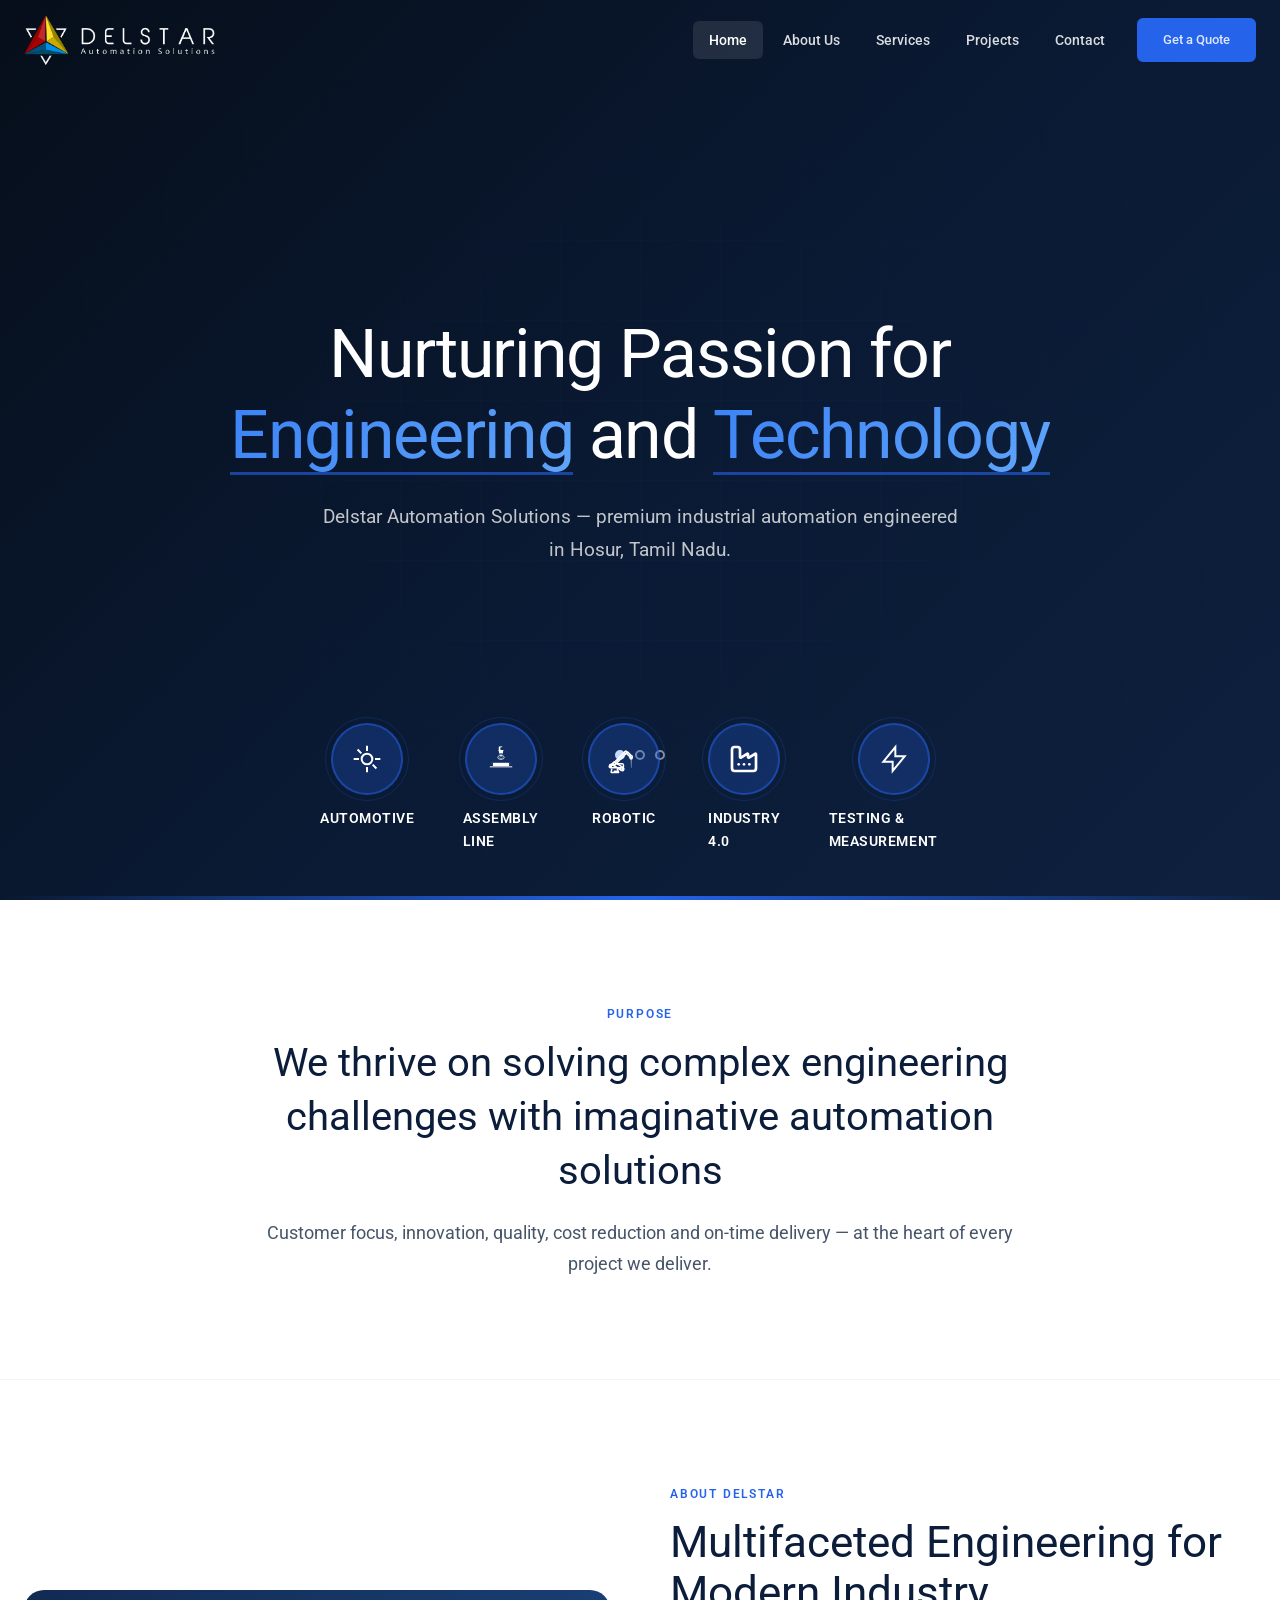
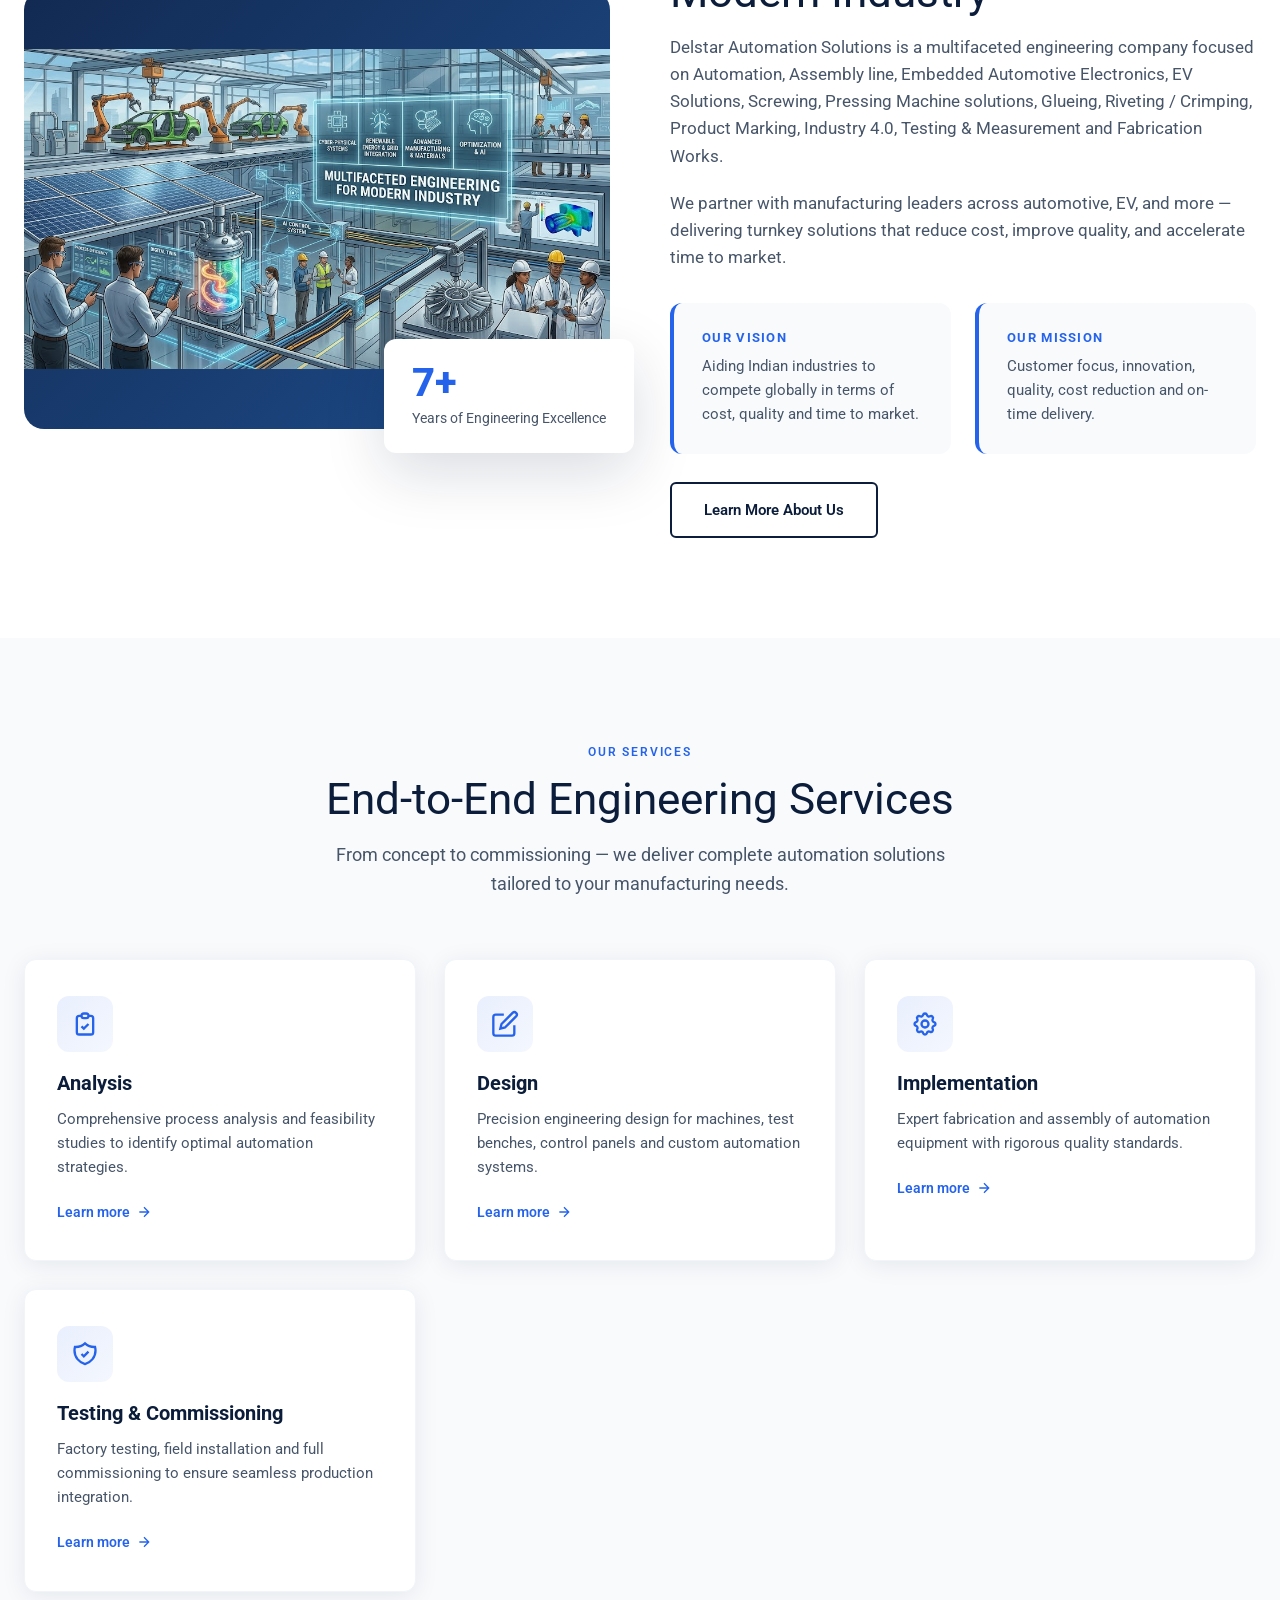
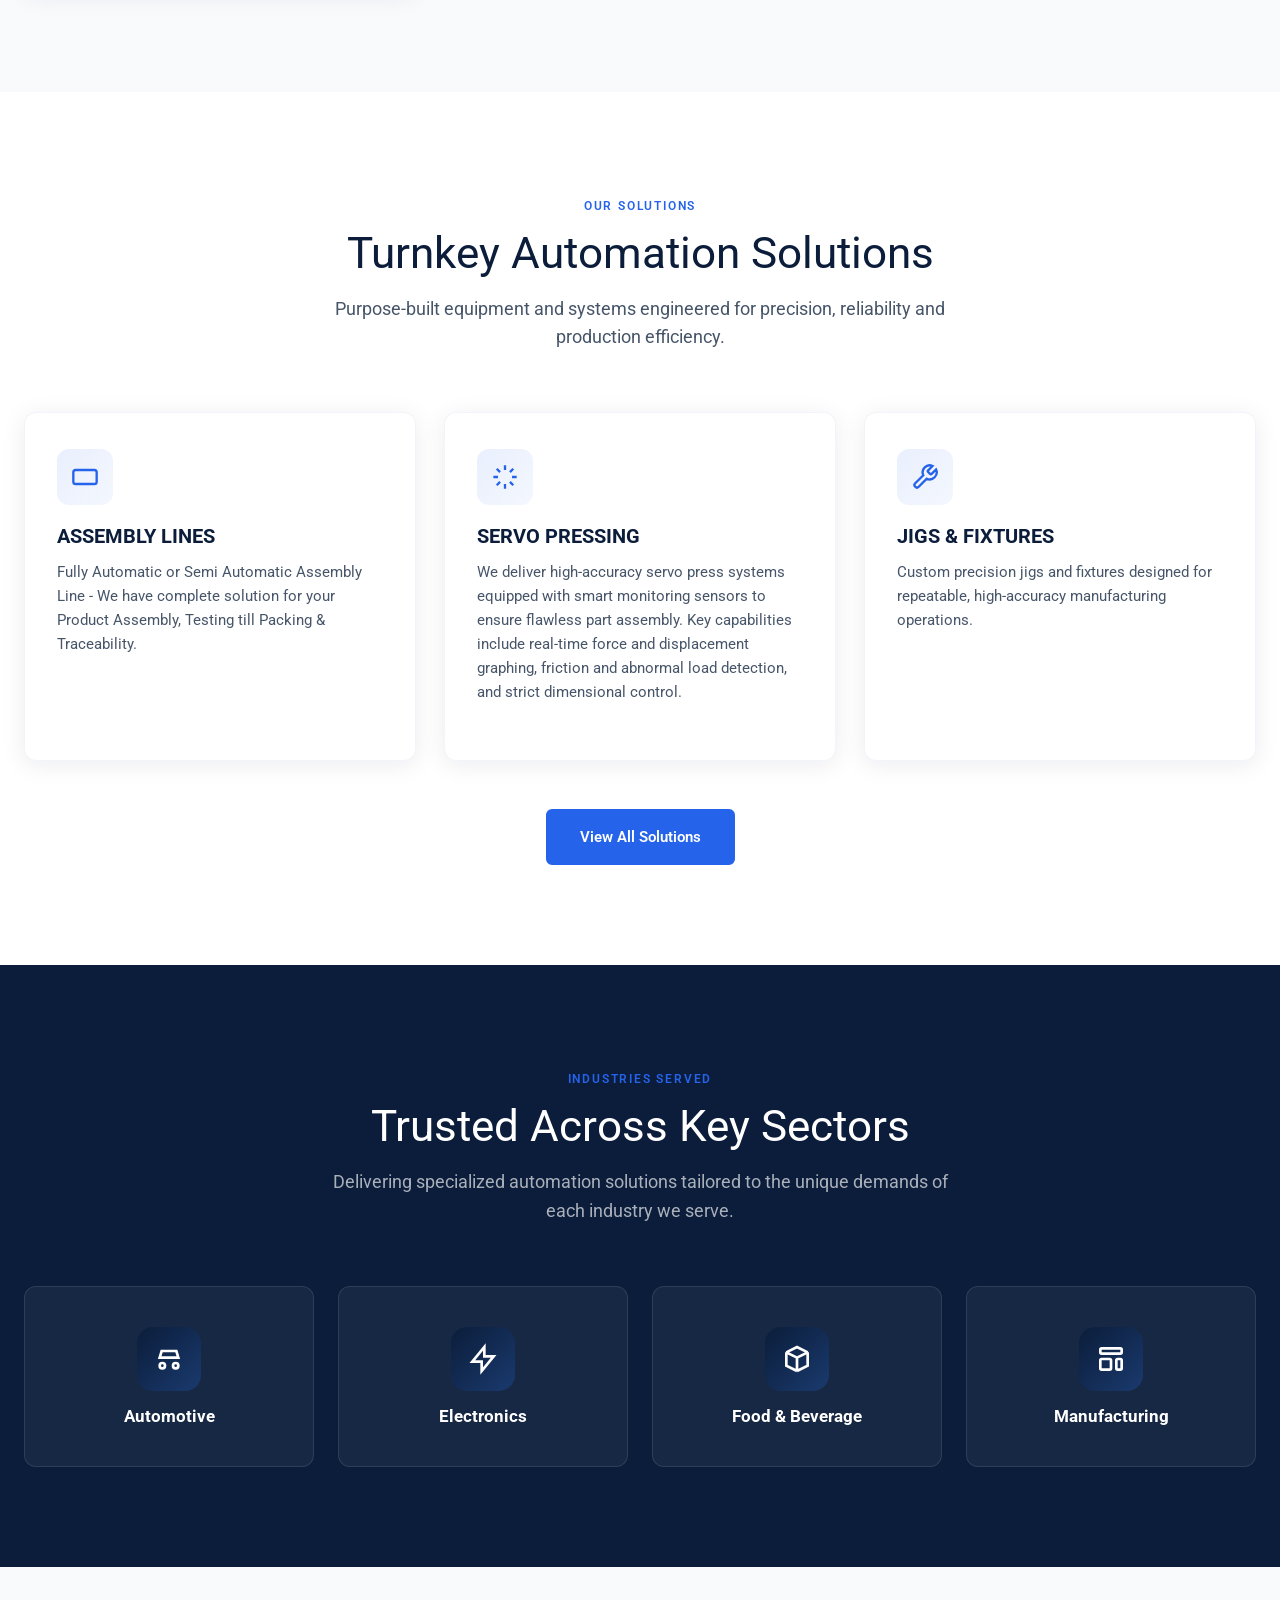
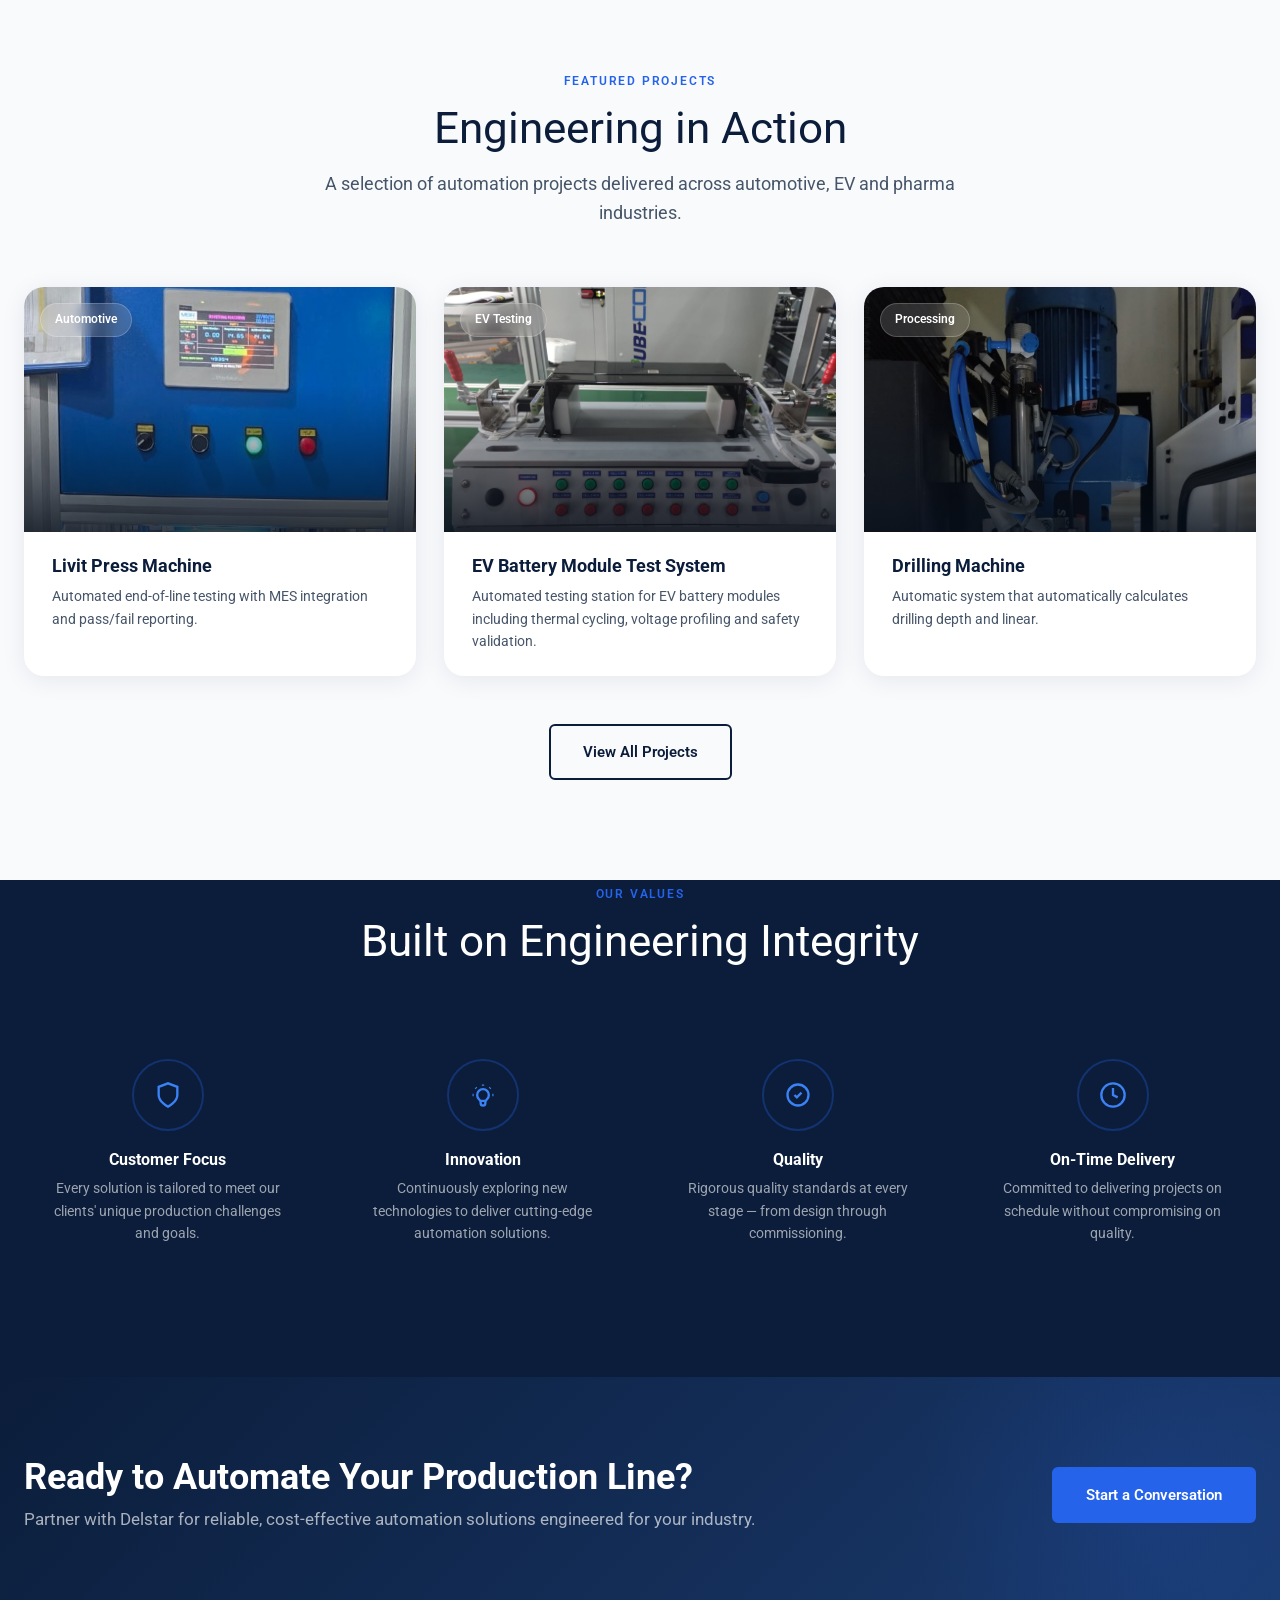
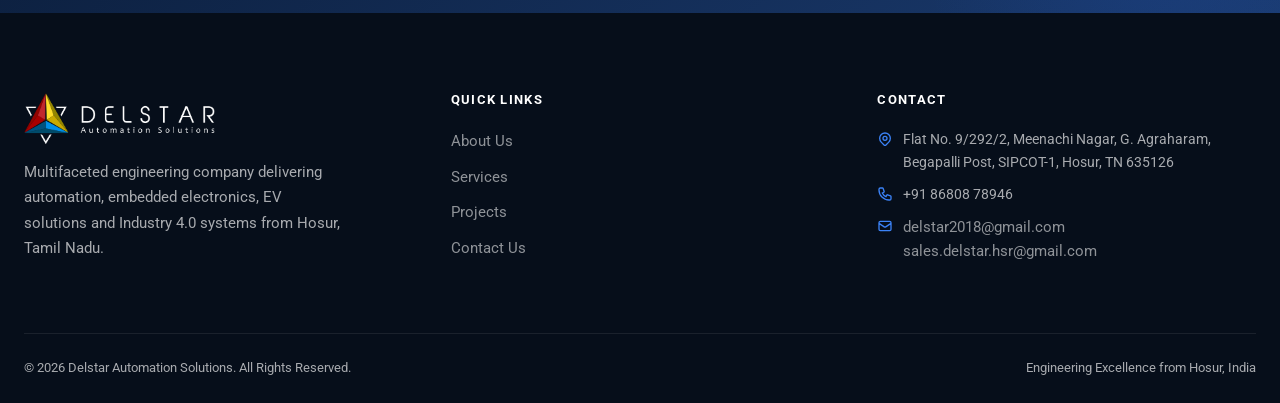
==== commit d82bf661: "Add files via upload" ====
--- a/index.html
+++ b/index.html
@@ -254,7 +254,7 @@
                 <rect x="100" y="110" width="40" height="8" rx="2" fill="white" opacity="0.3"/>
                 <path d="M100 40 L100 60 M80 50 L120 50" stroke="white" stroke-width="2"/>
               </svg>-->
-              <img src="images/aiimages/MultifacetedEngg.jpg" alt="Multifaceted Engineering for Modern Industry"> 
+              <img src="images/MultifacetedEngg.jpg" alt="Multifaceted Engineering for Modern Industry"> 
             </div>
           </div>
           <div class="about-float-card">
--- a/css/styles.css
+++ b/css/styles.css
@@ -0,0 +1,1746 @@
+/* ============================================================
+   DELSTAR AUTOMATION SOLUTIONS — Premium Industrial Theme
+   ============================================================ */
+
+:root {
+  --navy-950: #060e1a;
+  --navy-900: #0b1d3a;
+  --navy-800: #122a52;
+  --navy-700: #1a3a6e;
+  --navy-600: #1e4d8c;
+  --blue-accent: #2563eb;
+  --blue-light: #3b82f6;
+  --blue-glow: rgba(37, 99, 235, 0.25);
+  --white: #ffffff;
+  --gray-50: #f8fafc;
+  --gray-100: #f1f5f9;
+  --gray-200: #e2e8f0;
+  --gray-400: #94a3b8;
+  --gray-600: #475569;
+  --gray-800: #1e293b;
+  --gold: #c9a227;
+  --font-display: "Roboto", 'DM Serif Display', Georgia, serif;
+  --font-body: "Roboto", 'Inter', system-ui, -apple-system, sans-serif;
+  --header-h: 80px;
+  --transition: 0.35s cubic-bezier(0.4, 0, 0.2, 1);
+  --shadow-card: 0 4px 24px rgba(11, 29, 58, 0.08);
+  --shadow-lg: 0 20px 60px rgba(11, 29, 58, 0.15);
+  --radius: 12px;
+  --radius-lg: 20px;
+  --container: 1280px;
+}
+
+*, *::before, *::after { box-sizing: border-box; margin: 0; padding: 0; }
+
+html {
+  scroll-behavior: smooth;
+  font-size: 16px;
+}
+
+body {
+  font-family: var(--font-body);
+  color: var(--gray-800);
+  background: var(--white);
+  line-height: 1.6;
+  overflow-x: hidden;
+  -webkit-font-smoothing: antialiased;
+}
+
+img { max-width: 100%; height: auto; display: block; }
+a { text-decoration: none; color: inherit; transition: color var(--transition); }
+ul { list-style: none; }
+
+.container {
+  width: 100%;
+  max-width: var(--container);
+  margin: 0 auto;
+  padding: 0 24px;
+}
+
+/* ── Typography ── */
+h1, h2, h3, h4, h5 {
+  font-family: var(--font-display);
+  font-weight: 700;
+  line-height: 1.15;
+  color: var(--navy-900);
+}
+
+.section-label {
+  display: inline-block;
+  font-size: 0.75rem;
+  font-weight: 600;
+  letter-spacing: 0.15em;
+  text-transform: uppercase;
+  color: var(--blue-accent);
+  margin-bottom: 12px;
+}
+
+.section-title {
+  font-family: var(--font-display);
+  font-size: clamp(1.75rem, 4vw, 2.75rem);
+  margin-bottom: 16px;
+  font-weight: 400;
+}
+
+.section-subtitle {
+  font-size: 1.125rem;
+  color: var(--gray-600);
+  max-width: 640px;
+}
+
+/* ── Buttons ── */
+.btn {
+  display: inline-flex;
+  align-items: center;
+  gap: 8px;
+  padding: 14px 32px;
+  font-size: 0.9375rem;
+  font-weight: 600;
+  border-radius: 6px;
+  border: 2px solid transparent;
+  cursor: pointer;
+  transition: all var(--transition);
+  font-family: inherit;
+}
+
+.btn-primary {
+  background: var(--blue-accent);
+  color: var(--white);
+  border-color: var(--blue-accent);
+}
+
+.btn-primary:hover {
+  background: var(--navy-700);
+  border-color: var(--navy-700);
+  transform: translateY(-2px);
+  box-shadow: 0 8px 24px var(--blue-glow);
+}
+
+.btn-outline {
+  background: transparent;
+  color: var(--white);
+  border-color: rgba(255,255,255,0.5);
+}
+
+.btn-outline:hover {
+  background: var(--white);
+  color: var(--navy-900);
+  border-color: var(--white);
+}
+
+.btn-outline-dark {
+  background: transparent;
+  color: var(--navy-900);
+  border-color: var(--navy-900);
+}
+
+.btn-outline-dark:hover {
+  background: var(--navy-900);
+  color: var(--white);
+}
+
+/* ── Header ── */
+.site-header {
+  position: fixed;
+  top: 0;
+  left: 0;
+  right: 0;
+  z-index: 1000;
+  height: var(--header-h);
+  background: transparent;
+  transition: background var(--transition), box-shadow var(--transition);
+}
+
+.site-header.scrolled {
+  background: rgba(11, 29, 58, 0.97);
+  backdrop-filter: blur(12px);
+  box-shadow: 0 2px 20px rgba(0,0,0,0.15);
+}
+
+/* Inner pages: solid header from load */
+body.inner-page .site-header {
+  background: rgba(11, 29, 58, 0.97);
+  backdrop-filter: blur(12px);
+  box-shadow: 0 2px 20px rgba(0,0,0,0.15);
+}
+
+.header-inner {
+  display: flex;
+  align-items: center;
+  justify-content: space-between;
+  height: var(--header-h);
+}
+
+.logo {
+  display: flex;
+  align-items: center;
+  gap: 12px;
+}
+
+.logo-mark {
+  width: 44px;
+  height: 44px;
+  background: linear-gradient(135deg, var(--blue-accent), var(--navy-600));
+  border-radius: 8px;
+  display: flex;
+  align-items: center;
+  justify-content: center;
+  font-weight: 800;
+  font-size: 1.125rem;
+  color: var(--white);
+  letter-spacing: -0.02em;
+}
+
+.logo-text {
+  display: flex;
+  flex-direction: column;
+}
+
+.logo-text .brand {
+  font-size: 1.125rem;
+  font-weight: 800;
+  color: var(--white);
+  letter-spacing: 0.04em;
+  line-height: 1.1;
+}
+
+.logo-text .tagline {
+  font-size: 0.625rem;
+  font-weight: 500;
+  color: rgba(255,255,255,0.6);
+  letter-spacing: 0.12em;
+  text-transform: uppercase;
+}
+
+.main-nav {
+  display: flex;
+  align-items: center;
+  gap: 4px;
+}
+
+.main-nav a {
+  padding: 8px 16px;
+  font-size: 0.875rem;
+  font-weight: 500;
+  color: rgba(255,255,255,0.85);
+  border-radius: 6px;
+  transition: all var(--transition);
+}
+
+.main-nav a:hover,
+.main-nav a.active {
+  color: var(--white);
+  background: rgba(255,255,255,0.1);
+}
+
+.nav-cta {
+  margin-left: 12px;
+}
+
+.nav-cta .btn {
+  padding: 10px 24px;
+  font-size: 0.8125rem;
+}
+
+.menu-toggle {
+  display: none;
+  flex-direction: column;
+  gap: 5px;
+  background: none;
+  border: none;
+  cursor: pointer;
+  padding: 8px;
+}
+
+.menu-toggle span {
+  display: block;
+  width: 24px;
+  height: 2px;
+  background: var(--white);
+  transition: all var(--transition);
+}
+
+.menu-toggle.active span:nth-child(1) { transform: rotate(45deg) translate(5px, 5px); }
+.menu-toggle.active span:nth-child(2) { opacity: 0; }
+.menu-toggle.active span:nth-child(3) { transform: rotate(-45deg) translate(5px, -5px); }
+
+/* ── Hero ── */
+.hero {
+  position: relative;
+  min-height: 100vh;
+  display: flex;
+  align-items: center;
+  justify-content: center;
+  background: var(--navy-950);
+  overflow: hidden;
+}
+
+.hero-slider {
+  position: absolute;
+  inset: 0;
+}
+
+.hero-slide {
+  position: absolute;
+  inset: 0;
+  background-image: var(--hero-img);
+  background-size: cover;
+  background-position: center;
+  opacity: 0;
+  transition: opacity 1.2s ease;
+  display: flex;
+  align-items: center;
+  justify-content: center;
+}
+
+.hero-slide.active {
+  opacity: 1;
+  z-index: 1;
+}
+
+.hero-slide-overlay {
+  position: absolute;
+  inset: 0;
+  background: linear-gradient(135deg, rgba(6,14,26,0.88) 0%, rgba(11,29,58,0.78) 50%, rgba(18,42,82,0.65) 100%);
+}
+
+.hero-slide-content {
+  position: relative;
+  z-index: 2;
+  text-align: center;
+  padding: calc(var(--header-h) + 80px) 24px 180px;
+  max-width: 900px;
+}
+
+.hero-slide-content h1 {
+  font-family: var(--font-display);
+  font-size: clamp(2.25rem, 5.5vw, 4rem);
+  color: var(--white);
+  margin-bottom: 20px;
+  letter-spacing: -0.01em;
+  font-weight: 400;
+  line-height: 1.2;
+}
+
+.hero-slide-content h1 span {
+  display: inline-block;
+  position: relative;
+}
+
+.hero-slide-content h1 span::after {
+  content: '';
+  position: absolute;
+  bottom: 2px;
+  left: 0;
+  right: 0;
+  height: 3px;
+  background: var(--blue-accent);
+  opacity: 0.6;
+}
+
+.hero-slide-content p {
+  font-size: clamp(1rem, 2vw, 1.2rem);
+  color: rgba(255,255,255,0.75);
+  max-width: 640px;
+  margin: 0 auto;
+  line-height: 1.7;
+}
+
+.hero-dots {
+  position: absolute;
+  bottom: 140px;
+  left: 50%;
+  transform: translateX(-50%);
+  display: flex;
+  gap: 10px;
+  z-index: 5;
+}
+
+.hero-dot {
+  width: 10px;
+  height: 10px;
+  border-radius: 50%;
+  border: 2px solid rgba(255,255,255,0.5);
+  background: transparent;
+  cursor: pointer;
+  padding: 0;
+  transition: all var(--transition);
+}
+
+.hero-dot.active,
+.hero-dot:hover {
+  background: var(--white);
+  border-color: var(--white);
+}
+
+.hero-segments {
+  position: absolute;
+  bottom: 48px;
+  left: 50%;
+  transform: translateX(-50%);
+  display: flex;
+  gap: 48px;
+  z-index: 5;
+}
+
+.hero-segment {
+  display: flex;
+  flex-direction: column;
+  align-items: center;
+  gap: 12px;
+  color: var(--white);
+  transition: transform var(--transition);
+}
+
+.hero-segment:hover {
+  transform: translateY(-4px);
+  color: var(--white);
+}
+
+.hero-segment-icon {
+  width: 72px;
+  height: 72px;
+  border-radius: 50%;
+  background: rgba(37,99,235,0.25);
+  border: 2px solid rgba(37,99,235,0.5);
+  display: flex;
+  align-items: center;
+  justify-content: center;
+  color: var(--white);
+  position: relative;
+  transition: all var(--transition);
+}
+
+.hero-segment-icon::before {
+  content: '';
+  position: absolute;
+  inset: -8px;
+  border-radius: 50%;
+  border: 1px solid rgba(37,99,235,0.2);
+  animation: segmentPulse 3s infinite;
+}
+
+@keyframes segmentPulse {
+  0%, 100% { transform: scale(1); opacity: 0.5; }
+  50% { transform: scale(1.08); opacity: 0.2; }
+}
+
+.hero-segment:hover .hero-segment-icon {
+  background: var(--blue-accent);
+  border-color: var(--blue-accent);
+}
+
+.hero-segment-icon svg {
+  width: 32px;
+  height: 32px;
+}
+
+.hero-segment span {
+  font-size: 0.875rem;
+  font-weight: 600;
+  letter-spacing: 0.04em;
+  text-transform: uppercase;
+}
+
+.hero-bg {
+  position: absolute;
+  inset: 0;
+  background:
+    linear-gradient(135deg, rgba(6,14,26,0.92) 0%, rgba(11,29,58,0.85) 50%, rgba(18,42,82,0.75) 100%),
+    url("data:image/svg+xml,%3Csvg width='60' height='60' viewBox='0 0 60 60' xmlns='http://www.w3.org/2000/svg'%3E%3Cg fill='none' fill-rule='evenodd'%3E%3Cg fill='%232563eb' fill-opacity='0.04'%3E%3Cpath d='M36 34v-4h-2v4h-4v2h4v4h2v-4h4v-2h-4zm0-30V0h-2v4h-4v2h4v4h2V6h4V4h-4zM6 34v-4H4v4H0v2h4v4h2v-4h4v-2H6zM6 4V0H4v4H0v2h4v4h2V6h4V4H6z'/%3E%3C/g%3E%3C/g%3E%3C/svg%3E");
+}
+
+.hero-grid-overlay {
+  position: absolute;
+  inset: 0;
+  background-image:
+    linear-gradient(rgba(37,99,235,0.03) 1px, transparent 1px),
+    linear-gradient(90deg, rgba(37,99,235,0.03) 1px, transparent 1px);
+  background-size: 80px 80px;
+  mask-image: radial-gradient(ellipse at center, black 30%, transparent 70%);
+  z-index: 2;
+  pointer-events: none;
+}
+
+.hero-accent-line {
+  position: absolute;
+  bottom: 0;
+  left: 0;
+  right: 0;
+  height: 4px;
+  background: linear-gradient(90deg, transparent, var(--blue-accent), transparent);
+  z-index: 5;
+}
+
+/* ── Purpose Section ── */
+.purpose-section {
+  padding: 100px 0;
+  background: var(--white);
+  text-align: center;
+  border-bottom: 1px solid var(--gray-100);
+}
+
+.purpose-inner {
+  max-width: 820px;
+  margin: 0 auto;
+}
+
+.purpose-inner h2 {
+  font-family: var(--font-display);
+  font-size: clamp(1.75rem, 4vw, 2.5rem);
+  font-weight: 400;
+  color: var(--navy-900);
+  margin-bottom: 20px;
+  line-height: 1.35;
+}
+
+.purpose-inner p {
+  font-size: 1.125rem;
+  color: var(--gray-600);
+  line-height: 1.7;
+}
+
+/* ── Business Segments ── */
+.segments-grid {
+  display: grid;
+  grid-template-columns: repeat(3, 1fr);
+  gap: 28px;
+}
+
+.segment-card {
+  position: relative;
+  border-radius: var(--radius-lg);
+  overflow: hidden;
+  min-height: 380px;
+  display: flex;
+  flex-direction: column;
+  justify-content: flex-end;
+  color: var(--white);
+  transition: transform var(--transition);
+}
+
+.segment-card:hover {
+  transform: translateY(-6px);
+  color: var(--white);
+}
+
+.segment-card-bg {
+  position: absolute;
+  inset: 0;
+  background-size: cover;
+  background-position: center;
+  transition: transform 0.6s ease;
+}
+
+.segment-card:hover .segment-card-bg {
+  transform: scale(1.05);
+}
+
+.segment-card-overlay {
+  position: absolute;
+  inset: 0;
+  background: linear-gradient(to top, rgba(6,14,26,0.95) 0%, rgba(11,29,58,0.6) 50%, rgba(11,29,58,0.3) 100%);
+}
+
+.segment-card-body {
+  position: relative;
+  z-index: 1;
+  padding: 36px 32px;
+}
+
+.segment-card-body h3 {
+  font-family: var(--font-display);
+  font-size: 1.5rem;
+  color: var(--white);
+  margin-bottom: 6px;
+  font-weight: 400;
+}
+
+.segment-tagline {
+  font-size: 0.8125rem;
+  font-weight: 600;
+  text-transform: uppercase;
+  letter-spacing: 0.1em;
+  color: var(--blue-light);
+  margin-bottom: 12px;
+}
+
+.segment-card-body p {
+  font-size: 0.9375rem;
+  color: rgba(255,255,255,0.7);
+  margin-bottom: 20px;
+  line-height: 1.6;
+}
+
+.segment-link {
+  display: inline-flex;
+  align-items: center;
+  gap: 8px;
+  font-size: 0.875rem;
+  font-weight: 600;
+  color: var(--blue-light);
+}
+
+.segment-link svg {
+  width: 16px;
+  height: 16px;
+  transition: transform var(--transition);
+}
+
+.segment-card:hover .segment-link svg {
+  transform: translateX(4px);
+}
+
+.hero-content {
+  position: relative;
+  z-index: 2;
+  padding: calc(var(--header-h) + 60px) 0 100px;
+  max-width: 820px;
+}
+
+.hero-badge {
+  display: inline-flex;
+  align-items: center;
+  gap: 8px;
+  padding: 8px 16px;
+  background: rgba(37,99,235,0.15);
+  border: 1px solid rgba(37,99,235,0.3);
+  border-radius: 100px;
+  font-size: 0.8125rem;
+  font-weight: 500;
+  color: var(--blue-light);
+  margin-bottom: 28px;
+}
+
+.hero-badge::before {
+  content: '';
+  width: 8px;
+  height: 8px;
+  background: var(--blue-light);
+  border-radius: 50%;
+  animation: pulse 2s infinite;
+}
+
+@keyframes pulse {
+  0%, 100% { opacity: 1; transform: scale(1); }
+  50% { opacity: 0.5; transform: scale(1.3); }
+}
+
+.hero h1 {
+  font-size: clamp(2.5rem, 6vw, 4.25rem);
+  color: var(--white);
+  margin-bottom: 24px;
+  letter-spacing: -0.02em;
+}
+
+.hero h1 span {
+  background: linear-gradient(135deg, var(--blue-light), #60a5fa);
+  -webkit-background-clip: text;
+  -webkit-text-fill-color: transparent;
+  background-clip: text;
+}
+
+.hero-desc {
+  font-size: clamp(1rem, 2vw, 1.25rem);
+  color: rgba(255,255,255,0.7);
+  margin-bottom: 40px;
+  max-width: 600px;
+  line-height: 1.7;
+}
+
+.hero-actions {
+  display: flex;
+  flex-wrap: wrap;
+  gap: 16px;
+}
+
+.hero-stats {
+  position: absolute;
+  bottom: 60px;
+  right: max(24px, calc((100vw - var(--container)) / 2 + 24px));
+  display: flex;
+  gap: 40px;
+  z-index: 2;
+}
+
+.hero-stat {
+  text-align: center;
+}
+
+.hero-stat .num {
+  font-size: 2rem;
+  font-weight: 800;
+  color: var(--white);
+  line-height: 1;
+}
+
+.hero-stat .label {
+  font-size: 0.75rem;
+  color: rgba(255,255,255,0.5);
+  text-transform: uppercase;
+  letter-spacing: 0.08em;
+  margin-top: 4px;
+}
+
+/* ── Page Hero (inner pages) ── */
+.page-hero {
+  padding: calc(var(--header-h) + 60px) 0 60px;
+  background: linear-gradient(135deg, var(--navy-950), var(--navy-800));
+  position: relative;
+  overflow: hidden;
+}
+
+.page-hero::after {
+  content: '';
+  position: absolute;
+  bottom: 0;
+  left: 0;
+  right: 0;
+  height: 1px;
+  background: linear-gradient(90deg, transparent, rgba(37,99,235,0.4), transparent);
+}
+
+.page-hero h1 {
+  font-family: var(--font-display);
+  font-size: clamp(2rem, 5vw, 3rem);
+  color: var(--white);
+  margin-bottom: 12px;
+  font-weight: 400;
+}
+
+.page-hero p {
+  color: rgba(255,255,255,0.65);
+  font-size: 1.125rem;
+  max-width: 600px;
+}
+
+.breadcrumb {
+  display: flex;
+  align-items: center;
+  gap: 8px;
+  font-size: 0.8125rem;
+  color: rgba(255,255,255,0.5);
+  margin-bottom: 20px;
+}
+
+.breadcrumb a:hover { color: var(--blue-light); }
+.breadcrumb span { color: rgba(255,255,255,0.3); }
+
+/* ── Sections ── */
+section { padding: 100px 0; }
+
+section.bg-light { background: var(--gray-50); }
+section.bg-dark {
+  background: var(--navy-900);
+  color: var(--white);
+}
+
+section.bg-dark h2,
+section.bg-dark h3 { color: var(--white); }
+
+section.bg-dark .section-subtitle { color: rgba(255,255,255,0.65); }
+
+.section-header {
+  margin-bottom: 60px;
+}
+
+.section-header.center {
+  text-align: center;
+}
+
+.section-header.center .section-subtitle {
+  margin: 0 auto;
+}
+
+/* ── About Preview ── */
+.about-grid {
+  display: grid;
+  grid-template-columns: 1fr 1fr;
+  gap: 60px;
+  align-items: center;
+}
+
+.about-visual {
+  position: relative;
+}
+
+.about-image {
+  aspect-ratio: 4/3;
+  background: linear-gradient(135deg, var(--navy-800), var(--navy-600));
+  border-radius: var(--radius-lg);
+  overflow: hidden;
+  position: relative;
+}
+
+.about-image-inner {
+  position: absolute;
+  inset: 0;
+  display: flex;
+  align-items: center;
+  justify-content: center;
+}
+
+.about-image-inner svg {
+  width: 60%;
+  opacity: 0.3;
+}
+
+.about-float-card {
+  position: absolute;
+  bottom: -24px;
+  right: -24px;
+  background: var(--white);
+  padding: 24px 28px;
+  border-radius: var(--radius);
+  box-shadow: var(--shadow-lg);
+}
+
+.about-float-card .num {
+  font-size: 2.5rem;
+  font-weight: 800;
+  color: var(--blue-accent);
+  line-height: 1;
+}
+
+.about-float-card .text {
+  font-size: 0.875rem;
+  color: var(--gray-600);
+  margin-top: 4px;
+}
+
+.about-content p {
+  color: var(--gray-600);
+  margin-bottom: 20px;
+  font-size: 1.0625rem;
+}
+
+.vision-mission {
+  display: grid;
+  grid-template-columns: 1fr 1fr;
+  gap: 24px;
+  margin-top: 32px;
+}
+
+.vm-card {
+  padding: 28px;
+  background: var(--gray-50);
+  border-radius: var(--radius);
+  border-left: 4px solid var(--blue-accent);
+}
+
+.vm-card h4 {
+  font-size: 0.8125rem;
+  text-transform: uppercase;
+  letter-spacing: 0.1em;
+  color: var(--blue-accent);
+  margin-bottom: 8px;
+}
+
+.vm-card p {
+  font-size: 0.9375rem;
+  margin: 0;
+}
+
+/* ── Cards Grid ── */
+.cards-grid {
+  display: grid;
+  grid-template-columns: repeat(auto-fill, minmax(300px, 1fr));
+  gap: 28px;
+}
+
+.card {
+  background: var(--white);
+  border-radius: var(--radius);
+  padding: 36px 32px;
+  box-shadow: var(--shadow-card);
+  border: 1px solid var(--gray-100);
+  transition: all var(--transition);
+  position: relative;
+  overflow: hidden;
+}
+
+.card::before {
+  content: '';
+  position: absolute;
+  top: 0;
+  left: 0;
+  right: 0;
+  height: 3px;
+  background: linear-gradient(90deg, var(--blue-accent), var(--navy-600));
+  transform: scaleX(0);
+  transform-origin: left;
+  transition: transform var(--transition);
+}
+
+.card:hover {
+  transform: translateY(-6px);
+  box-shadow: var(--shadow-lg);
+}
+
+.card:hover::before { transform: scaleX(1); }
+
+.card-icon {
+  width: 56px;
+  height: 56px;
+  background: linear-gradient(135deg, rgba(37,99,235,0.1), rgba(37,99,235,0.05));
+  border-radius: 12px;
+  display: flex;
+  align-items: center;
+  justify-content: center;
+  margin-bottom: 20px;
+  color: var(--blue-accent);
+}
+
+.card-icon svg {
+  width: 28px;
+  height: 28px;
+}
+
+.card h3 {
+  font-size: 1.25rem;
+  margin-bottom: 12px;
+}
+
+.card p {
+  color: var(--gray-600);
+  font-size: 0.9375rem;
+  margin-bottom: 20px;
+}
+
+.card-link {
+  display: inline-flex;
+  align-items: center;
+  gap: 6px;
+  font-size: 0.875rem;
+  font-weight: 600;
+  color: var(--blue-accent);
+}
+
+.card-link:hover { gap: 10px; }
+
+.card-link svg {
+  width: 16px;
+  height: 16px;
+  transition: transform var(--transition);
+}
+
+.card-link:hover svg { transform: translateX(4px); }
+
+/* Dark cards */
+.bg-dark .card {
+  background: rgba(255,255,255,0.05);
+  border-color: rgba(255,255,255,0.08);
+}
+
+.bg-dark .card h3 { color: var(--white); }
+.bg-dark .card p { color: rgba(255,255,255,0.65); }
+
+/* ── Process Steps ── */
+.process-steps {
+  display: grid;
+  grid-template-columns: repeat(6, 1fr);
+  gap: 16px;
+  position: relative;
+}
+
+.process-steps::before {
+  content: '';
+  position: absolute;
+  top: 36px;
+  left: 8%;
+  right: 8%;
+  height: 2px;
+  background: linear-gradient(90deg, var(--blue-accent), var(--navy-600));
+  opacity: 0.2;
+}
+
+.process-step {
+  text-align: center;
+  position: relative;
+}
+
+.step-num {
+  width: 72px;
+  height: 72px;
+  margin: 0 auto 16px;
+  background: var(--white);
+  border: 2px solid var(--blue-accent);
+  border-radius: 50%;
+  display: flex;
+  align-items: center;
+  justify-content: center;
+  font-size: 1.25rem;
+  font-weight: 800;
+  color: var(--blue-accent);
+  position: relative;
+  z-index: 1;
+  transition: all var(--transition);
+}
+
+.process-step:hover .step-num {
+  background: var(--blue-accent);
+  color: var(--white);
+  transform: scale(1.08);
+}
+
+.process-step h4 {
+  font-size: 0.9375rem;
+  margin-bottom: 6px;
+}
+
+.process-step p {
+  font-size: 0.8125rem;
+  color: var(--gray-600);
+}
+
+/* ── Solutions Showcase ── */
+.solutions-showcase {
+  display: grid;
+  grid-template-columns: repeat(2, 1fr);
+  gap: 28px;
+}
+
+.solution-card {
+  display: grid;
+  grid-template-columns: 1fr 1fr;
+  background: var(--white);
+  border-radius: var(--radius-lg);
+  overflow: hidden;
+  box-shadow: var(--shadow-card);
+  border: 1px solid var(--gray-100);
+  transition: all var(--transition);
+}
+
+.solution-card:hover {
+  transform: translateY(-4px);
+  box-shadow: var(--shadow-lg);
+}
+
+.solution-card:nth-child(even) .solution-img { order: 2; }
+
+.solution-img {
+  background: linear-gradient(135deg, var(--navy-800), var(--navy-600));
+  min-height: 240px;
+  display: flex;
+  align-items: center;
+  justify-content: center;
+  position: relative;
+  overflow: hidden;
+}
+.solution-img img{
+  width:200px;
+}
+.solution-img::after {
+  content: '';
+  position: absolute;
+  inset: 0;
+  background: linear-gradient(45deg, rgba(37,99,235,0.2), transparent);
+}
+
+.solution-img svg {
+  width: 50%;
+  opacity: 0.25;
+  position: relative;
+  z-index: 1;
+}
+
+.solution-body {
+  padding: 36px;
+  display: flex;
+  flex-direction: column;
+  justify-content: center;
+}
+
+.solution-body h3 {
+  font-size: 1.375rem;
+  margin-bottom: 12px;
+}
+
+.solution-body p {
+  color: var(--gray-600);
+  font-size: 0.9375rem;
+  margin-bottom: 16px;
+}
+
+.solution-tags {
+  display: flex;
+  flex-wrap: wrap;
+  gap: 8px;
+}
+
+.tag {
+  padding: 4px 12px;
+  background: var(--gray-100);
+  border-radius: 100px;
+  font-size: 0.75rem;
+  font-weight: 500;
+  color: var(--gray-600);
+}
+
+/* ── Projects Grid ── */
+.projects-grid {
+  display: grid;
+  grid-template-columns: repeat(3, 1fr);
+  gap: 28px;
+}
+
+.project-card {
+  border-radius: var(--radius-lg);
+  overflow: hidden;
+  background: var(--white);
+  box-shadow: var(--shadow-card);
+  transition: all var(--transition);
+  display: block;
+}
+
+a.project-card:hover {
+  transform: translateY(-6px);
+  box-shadow: var(--shadow-lg);
+  color: inherit;
+}
+
+.project-thumb {
+  aspect-ratio: 16/10;
+  background: linear-gradient(135deg, var(--navy-800), var(--blue-accent));
+  position: relative;
+  overflow: hidden;
+}
+.project-thumb img{
+  width:100%;
+}
+
+.project-thumb::before {
+  content: '';
+  position: absolute;
+  inset: 0;
+  background:
+    linear-gradient(to top, rgba(6,14,26,0.8), transparent 60%);
+  z-index: 1;
+}
+
+.project-thumb .industry-badge {
+  position: absolute;
+  top: 16px;
+  left: 16px;
+  z-index: 2;
+  padding: 6px 14px;
+  background: rgba(255,255,255,0.15);
+  backdrop-filter: blur(8px);
+  border-radius: 100px;
+  font-size: 0.75rem;
+  font-weight: 600;
+  color: var(--white);
+  border: 1px solid rgba(255,255,255,0.2);
+}
+
+.project-thumb svg {
+  position: absolute;
+  inset: 0;
+  margin: auto;
+  width: 40%;
+  opacity: 0.2;
+}
+
+.project-info {
+  padding: 24px 28px;
+}
+
+.project-info h3 {
+  font-size: 1.125rem;
+  margin-bottom: 8px;
+}
+
+.project-info p {
+  font-size: 0.875rem;
+  color: var(--gray-600);
+}
+
+/* ── Industries ── */
+.industries-grid {
+  display: grid;
+  grid-template-columns: repeat(4, 1fr);
+  gap: 24px;
+}
+
+.industry-card {
+  text-align: center;
+  padding: 40px 24px;
+  background: var(--white);
+  border-radius: var(--radius);
+  border: 1px solid var(--gray-100);
+  transition: all var(--transition);
+}
+
+.bg-dark .industry-card {
+  background: rgba(255,255,255,0.05);
+  border-color: rgba(255,255,255,0.1);
+}
+
+.bg-dark .industry-card:hover {
+  background: rgba(255,255,255,0.08);
+  border-color: var(--blue-accent);
+}
+
+.bg-dark .industry-card h3 {
+  color: var(--white);
+}
+
+.industry-card:hover {
+  border-color: var(--blue-accent);
+  transform: translateY(-4px);
+  box-shadow: var(--shadow-card);
+}
+
+.industry-icon {
+  width: 64px;
+  height: 64px;
+  margin: 0 auto 16px;
+  background: linear-gradient(135deg, var(--navy-900), var(--navy-700));
+  border-radius: 16px;
+  display: flex;
+  align-items: center;
+  justify-content: center;
+  color: var(--white);
+}
+
+.industry-icon svg {
+  width: 32px;
+  height: 32px;
+}
+
+.industry-card h3 {
+  font-size: 1.0625rem;
+}
+
+/* ── Values ── */
+.values-grid {
+  display: grid;
+  grid-template-columns: repeat(4, 1fr);
+  gap: 28px;
+}
+
+.value-item {
+  text-align: center;
+  padding: 32px 20px;
+}
+
+.value-icon {
+  width: 72px;
+  height: 72px;
+  margin: 0 auto 20px;
+  border: 2px solid rgba(37,99,235,0.3);
+  border-radius: 50%;
+  display: flex;
+  align-items: center;
+  justify-content: center;
+  color: var(--blue-light);
+  transition: all var(--transition);
+}
+
+.value-item:hover .value-icon {
+  background: var(--blue-accent);
+  border-color: var(--blue-accent);
+  color: var(--white);
+}
+
+.value-item h4 {
+  font-size: 1rem;
+  color: var(--white);
+  margin-bottom: 8px;
+}
+
+.value-item p {
+  font-size: 0.875rem;
+  color: rgba(255,255,255,0.6);
+}
+
+/* ── CTA Banner ── */
+.cta-banner {
+  padding: 80px 0;
+  background: linear-gradient(135deg, var(--navy-900), var(--navy-700));
+  position: relative;
+  overflow: hidden;
+}
+
+.cta-banner::before {
+  content: '';
+  position: absolute;
+  top: -50%;
+  right: -10%;
+  width: 500px;
+  height: 500px;
+  background: radial-gradient(circle, rgba(37,99,235,0.15), transparent 70%);
+  border-radius: 50%;
+}
+
+.cta-inner {
+  display: flex;
+  align-items: center;
+  justify-content: space-between;
+  gap: 40px;
+  position: relative;
+  z-index: 1;
+}
+
+.cta-inner h2 {
+  font-size: clamp(1.5rem, 3vw, 2.25rem);
+  color: var(--white);
+  margin-bottom: 8px;
+}
+
+.cta-inner p {
+  color: rgba(255,255,255,0.65);
+  font-size: 1.0625rem;
+}
+
+/* ── Contact ── */
+.contact-grid {
+  display: grid;
+  grid-template-columns: 1fr 1.2fr;
+  gap: 60px;
+}
+
+.contact-info-card {
+  padding: 32px;
+  background: var(--gray-50);
+  border-radius: var(--radius);
+  margin-bottom: 20px;
+  display: flex;
+  gap: 20px;
+  align-items: flex-start;
+  transition: all var(--transition);
+}
+
+.contact-info-card:hover {
+  background: var(--white);
+  box-shadow: var(--shadow-card);
+}
+
+.contact-info-icon {
+  width: 48px;
+  height: 48px;
+  background: var(--blue-accent);
+  border-radius: 10px;
+  display: flex;
+  align-items: center;
+  justify-content: center;
+  color: var(--white);
+  flex-shrink: 0;
+}
+
+.contact-info-icon svg {
+  width: 22px;
+  height: 22px;
+}
+
+.contact-info-card h4 {
+  font-size: 0.9375rem;
+  margin-bottom: 6px;
+}
+
+.contact-info-card p,
+.contact-info-card a {
+  font-size: 0.9375rem;
+  color: var(--gray-600);
+  line-height: 1.6;
+}
+
+.contact-info-card a:hover { color: var(--blue-accent); }
+
+.contact-form {
+  background: var(--white);
+  padding: 40px;
+  border-radius: var(--radius-lg);
+  box-shadow: var(--shadow-card);
+  border: 1px solid var(--gray-100);
+}
+
+.form-row {
+  display: grid;
+  grid-template-columns: 1fr 1fr;
+  gap: 20px;
+}
+
+.form-group {
+  margin-bottom: 20px;
+}
+
+.form-group label {
+  display: block;
+  font-size: 0.875rem;
+  font-weight: 600;
+  color: var(--navy-900);
+  margin-bottom: 8px;
+}
+
+.form-group input,
+.form-group select,
+.form-group textarea {
+  width: 100%;
+  padding: 14px 16px;
+  border: 1px solid var(--gray-200);
+  border-radius: 8px;
+  font-family: inherit;
+  font-size: 0.9375rem;
+  color: var(--gray-800);
+  transition: border-color var(--transition);
+  background: var(--white);
+}
+
+.form-group input:focus,
+.form-group select:focus,
+.form-group textarea:focus {
+  outline: none;
+  border-color: var(--blue-accent);
+  box-shadow: 0 0 0 3px var(--blue-glow);
+}
+
+.form-group textarea { resize: vertical; min-height: 140px; }
+
+.map-container {
+  margin-top: 60px;
+  border-radius: var(--radius-lg);
+  overflow: hidden;
+  height: 400px;
+  background: var(--gray-100);
+  border: 1px solid var(--gray-200);
+}
+
+.map-container iframe {
+  width: 100%;
+  height: 100%;
+  border: 0;
+}
+
+/* ── Footer ── */
+.site-footer {
+  background: var(--navy-950);
+  color: rgba(255,255,255,0.65);
+  padding: 80px 0 0;
+}
+
+.footer-grid {
+  display: grid;
+  grid-template-columns: 1fr 1fr 1fr;
+  gap: 48px;
+  padding-bottom: 60px;
+  border-bottom: 1px solid rgba(255,255,255,0.08);
+}
+
+.footer-brand .logo-text .brand { font-size: 1.25rem; }
+.footer-brand p {
+  margin-top: 16px;
+  font-size: 0.9375rem;
+  line-height: 1.7;
+  max-width: 320px;
+}
+
+.footer-col h4 {
+  font-size: 0.8125rem;
+  font-weight: 700;
+  text-transform: uppercase;
+  letter-spacing: 0.1em;
+  color: var(--white);
+  margin-bottom: 20px;
+}
+
+.footer-col ul li { margin-bottom: 10px; }
+
+.footer-col ul a {
+  font-size: 0.9375rem;
+  color: rgba(255,255,255,0.55);
+}
+
+.footer-col ul a:hover { color: var(--blue-light); }
+
+.footer-contact li {
+  display: flex;
+  gap: 10px;
+  align-items: flex-start;
+  font-size: 0.875rem;
+  margin-bottom: 12px;
+}
+
+.footer-contact svg {
+  width: 16px;
+  height: 16px;
+  flex-shrink: 0;
+  margin-top: 3px;
+  color: var(--blue-light);
+}
+
+.footer-bottom {
+  padding: 24px 0;
+  display: flex;
+  align-items: center;
+  justify-content: space-between;
+  font-size: 0.8125rem;
+}
+
+/* ── Scroll Animations ── */
+.reveal {
+  opacity: 0;
+  transform: translateY(30px);
+  transition: opacity 0.7s ease, transform 0.7s ease;
+}
+
+.reveal.visible {
+  opacity: 1;
+  transform: translateY(0);
+}
+
+.reveal-left {
+  opacity: 0;
+  transform: translateX(-40px);
+  transition: opacity 0.7s ease, transform 0.7s ease;
+}
+
+.reveal-left.visible {
+  opacity: 1;
+  transform: translateX(0);
+}
+
+.reveal-right {
+  opacity: 0;
+  transform: translateX(40px);
+  transition: opacity 0.7s ease, transform 0.7s ease;
+}
+
+.reveal-right.visible {
+  opacity: 1;
+  transform: translateX(0);
+}
+
+.stagger-children > * {
+  opacity: 0;
+  transform: translateY(20px);
+  transition: opacity 0.5s ease, transform 0.5s ease;
+}
+
+.stagger-children.visible > *:nth-child(1) { transition-delay: 0.05s; opacity: 1; transform: none; }
+.stagger-children.visible > *:nth-child(2) { transition-delay: 0.1s; opacity: 1; transform: none; }
+.stagger-children.visible > *:nth-child(3) { transition-delay: 0.15s; opacity: 1; transform: none; }
+.stagger-children.visible > *:nth-child(4) { transition-delay: 0.2s; opacity: 1; transform: none; }
+.stagger-children.visible > *:nth-child(5) { transition-delay: 0.25s; opacity: 1; transform: none; }
+.stagger-children.visible > *:nth-child(6) { transition-delay: 0.3s; opacity: 1; transform: none; }
+.stagger-children.visible > *:nth-child(7) { transition-delay: 0.35s; opacity: 1; transform: none; }
+.stagger-children.visible > *:nth-child(8) { transition-delay: 0.4s; opacity: 1; transform: none; }
+
+/* ── Counter animation ── */
+.counter { font-variant-numeric: tabular-nums; }
+
+/* ── Page-specific: About timeline ── */
+.timeline {
+  position: relative;
+  padding-left: 40px;
+}
+
+.timeline::before {
+  content: '';
+  position: absolute;
+  left: 8px;
+  top: 0;
+  bottom: 0;
+  width: 2px;
+  background: linear-gradient(to bottom, var(--blue-accent), var(--gray-200));
+}
+
+.timeline-item {
+  position: relative;
+  margin-bottom: 40px;
+  padding-left: 24px;
+}
+
+.timeline-item::before {
+  content: '';
+  position: absolute;
+  left: -36px;
+  top: 6px;
+  width: 14px;
+  height: 14px;
+  background: var(--blue-accent);
+  border-radius: 50%;
+  border: 3px solid var(--white);
+  box-shadow: 0 0 0 2px var(--blue-accent);
+}
+
+.timeline-item h4 {
+  font-size: 1.125rem;
+  margin-bottom: 8px;
+}
+
+.timeline-item p {
+  color: var(--gray-600);
+  font-size: 0.9375rem;
+}
+
+/* ── Stats bar ── */
+.stats-bar {
+  display: grid;
+  grid-template-columns: repeat(4, 1fr);
+  gap: 32px;
+  padding: 60px 0;
+  background: var(--navy-900);
+}
+
+.stat-item {
+  text-align: center;
+}
+
+.stat-item .counter {
+  font-size: 2.75rem;
+  font-weight: 800;
+  color: var(--white);
+  line-height: 1;
+}
+
+.stat-item .stat-label {
+  font-size: 0.875rem;
+  color: rgba(255,255,255,0.55);
+  margin-top: 8px;
+}
+
+/* ── Filter tabs (projects) ── */
+.filter-tabs {
+  display: flex;
+  flex-wrap: wrap;
+  gap: 10px;
+  margin-bottom: 40px;
+  justify-content: center;
+}
+
+.filter-tab {
+  padding: 10px 24px;
+  border: 1px solid var(--gray-200);
+  border-radius: 100px;
+  font-size: 0.875rem;
+  font-weight: 500;
+  cursor: pointer;
+  background: var(--white);
+  transition: all var(--transition);
+  font-family: inherit;
+  color: var(--gray-600);
+}
+
+.filter-tab:hover,
+.filter-tab.active {
+  background: var(--navy-900);
+  color: var(--white);
+  border-color: var(--navy-900);
+}
+
+/* ── Responsive ── */
+@media (max-width: 1024px) {
+  .hero-segments { gap: 32px; }
+  .segments-grid { grid-template-columns: 1fr; }
+  .hero-stats { display: none; }
+  .about-grid { grid-template-columns: 1fr; gap: 40px; }
+  .solutions-showcase { grid-template-columns: 1fr; }
+  .solution-card { grid-template-columns: 1fr; }
+  .solution-card:nth-child(even) .solution-img { order: 0; }
+  .projects-grid { grid-template-columns: repeat(2, 1fr); }
+  .industries-grid { grid-template-columns: repeat(3, 1fr); }
+  .values-grid { grid-template-columns: repeat(2, 1fr); }
+  .footer-grid { grid-template-columns: 1fr 1fr; }
+  .process-steps { grid-template-columns: repeat(3, 1fr); }
+  .process-steps::before { display: none; }
+  .stats-bar { grid-template-columns: repeat(2, 1fr); }
+}
+
+@media (max-width: 768px) {
+
+  section { padding: 70px 0; }
+
+  .hero-segments {
+    gap: 20px;
+    bottom: 32px;
+  }
+
+  .hero-segment-icon {
+    width: 56px;
+    height: 56px;
+  }
+
+  .hero-segment-icon svg {
+    width: 24px;
+    height: 24px;
+  }
+
+  .hero-segment span {
+    font-size: 0.6875rem;
+  }
+
+  .hero-dots {
+    bottom: 120px;
+  }
+
+  .hero-slide-content {
+    padding-bottom: 160px;
+  }
+
+  .menu-toggle { display: flex; }
+
+  .main-nav {
+    position: fixed;
+    top: var(--header-h);
+    left: 0;
+    right: 0;
+    bottom: 0;
+    background: var(--navy-950);
+    flex-direction: column;
+    align-items: stretch;
+    padding: 24px;
+    gap: 4px;
+    transform: translateX(100%);
+    transition: transform var(--transition);
+  }
+
+  .main-nav.open { transform: translateX(0); }
+
+  .main-nav a {
+    padding: 14px 16px;
+    font-size: 1rem;
+  }
+
+  .nav-cta { margin: 16px 0 0; }
+  .nav-cta .btn { width: 100%; justify-content: center; }
+
+  .vision-mission { grid-template-columns: 1fr; }
+  .cards-grid { grid-template-columns: 1fr; }
+  .projects-grid { grid-template-columns: 1fr; }
+  .industries-grid { grid-template-columns: repeat(2, 1fr); }
+  .values-grid { grid-template-columns: 1fr; }
+  .contact-grid { grid-template-columns: 1fr; }
+  .form-row { grid-template-columns: 1fr; }
+  .cta-inner { flex-direction: column; text-align: center; }
+  .footer-grid { grid-template-columns: 1fr; gap: 32px; }
+  .footer-bottom { flex-direction: column; gap: 12px; text-align: center; }
+  .process-steps { grid-template-columns: repeat(2, 1fr); }
+  .stats-bar { grid-template-columns: 1fr 1fr; gap: 24px; }
+  .solution-img img{
+    width:100%;
+  }
+}
+
+@media (prefers-reduced-motion: reduce) {
+  html { scroll-behavior: auto; }
+  .reveal, .reveal-left, .reveal-right, .stagger-children > *,
+  .card, .project-card, .segment-card, .hero-slide {
+    transition: none !important;
+    animation: none !important;
+  }
+  .hero-segment-icon::before { animation: none; }
+}
+
+@media (max-width: 480px) {
+  .hero-segments {
+    flex-wrap: wrap;
+    justify-content: center;
+    max-width: 280px;
+    gap: 16px;
+  }
+
+  .industries-grid { grid-template-columns: 1fr; }
+  .hero-actions { flex-direction: column; }
+  .hero-actions .btn { width: 100%; justify-content: center; }
+}
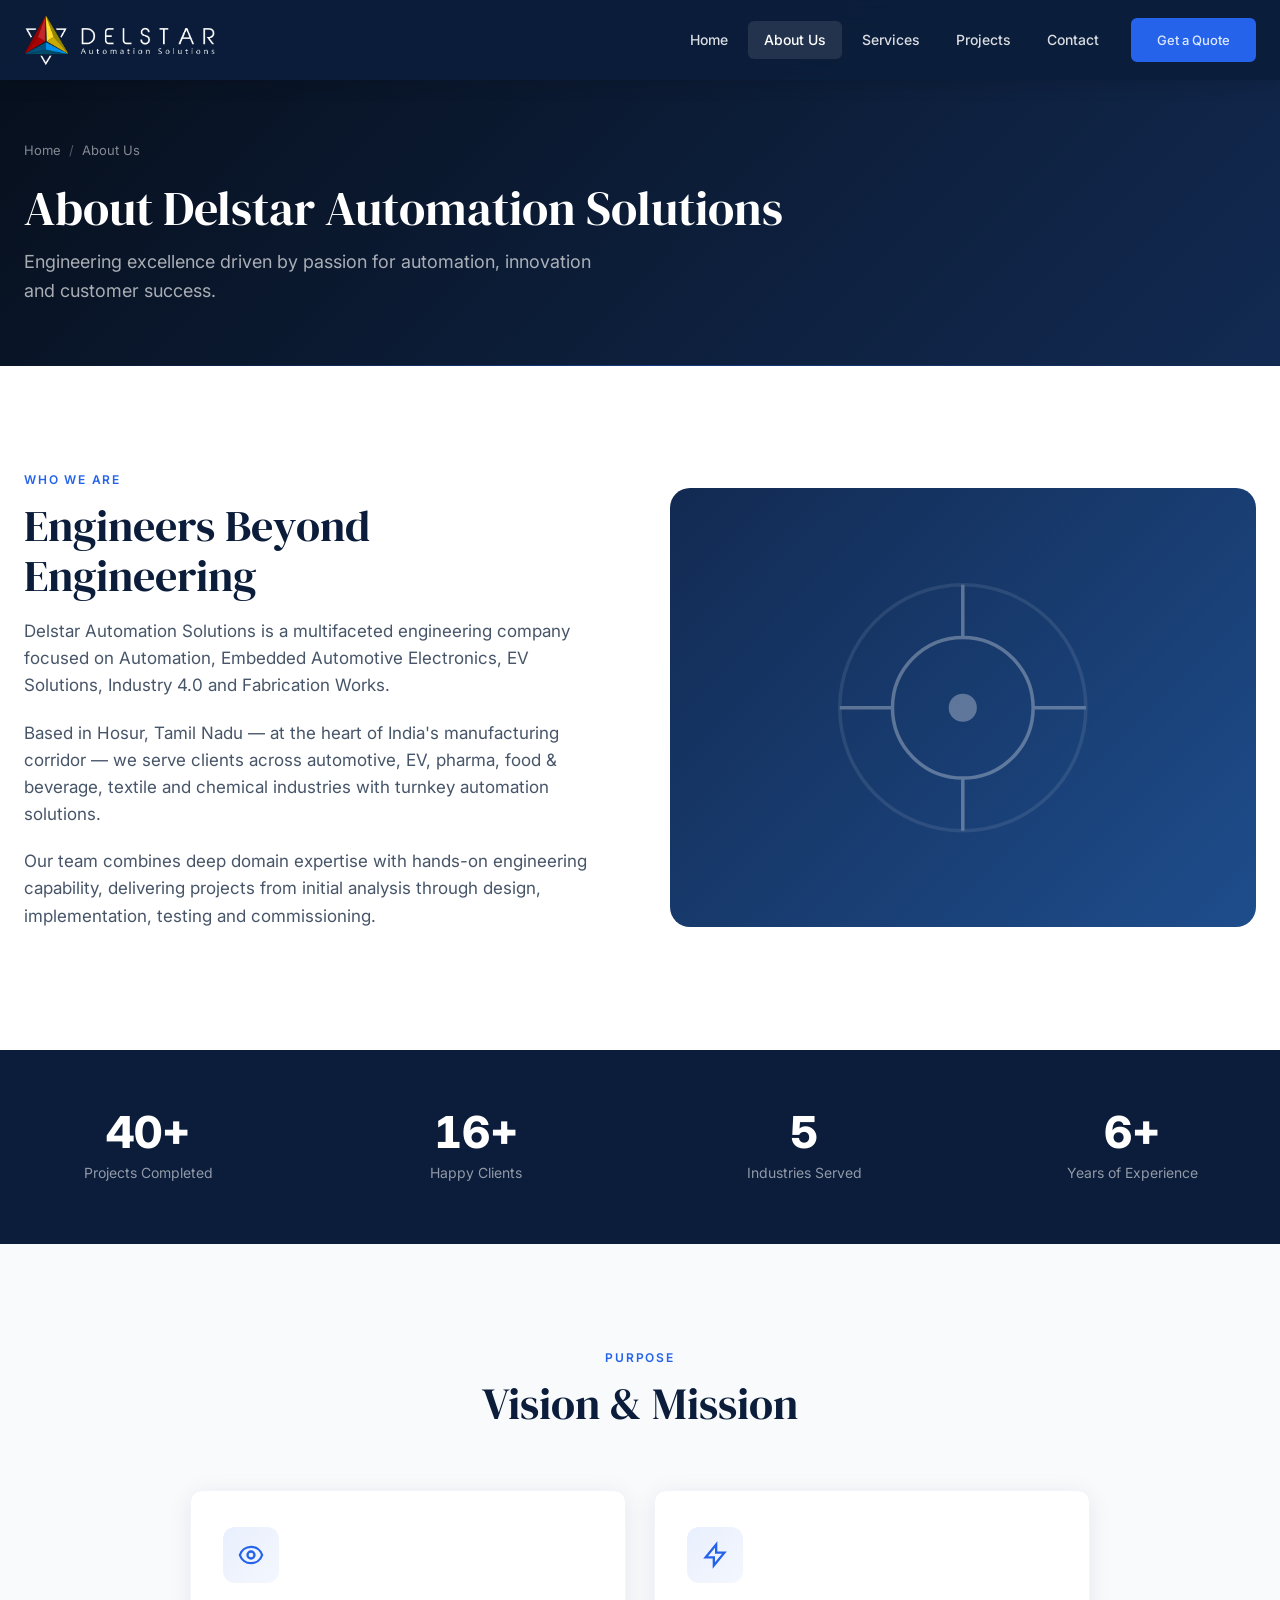
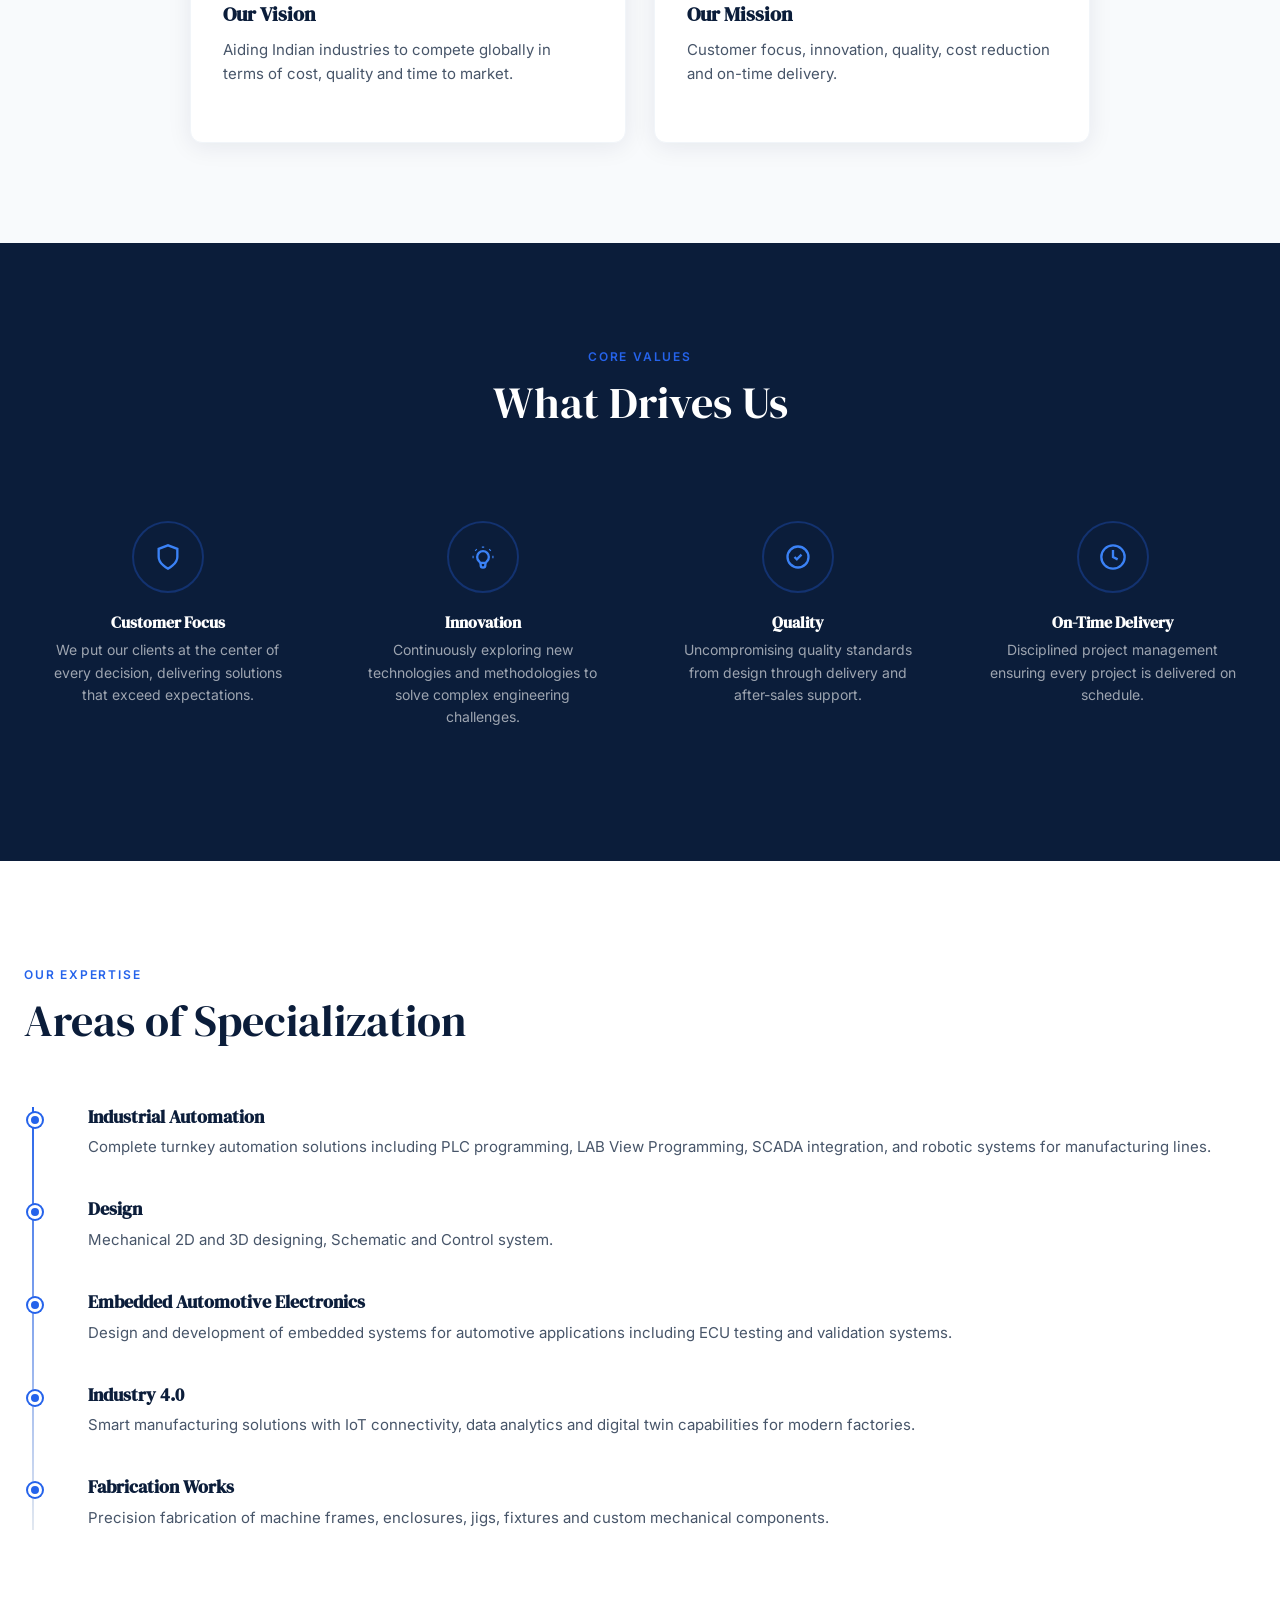
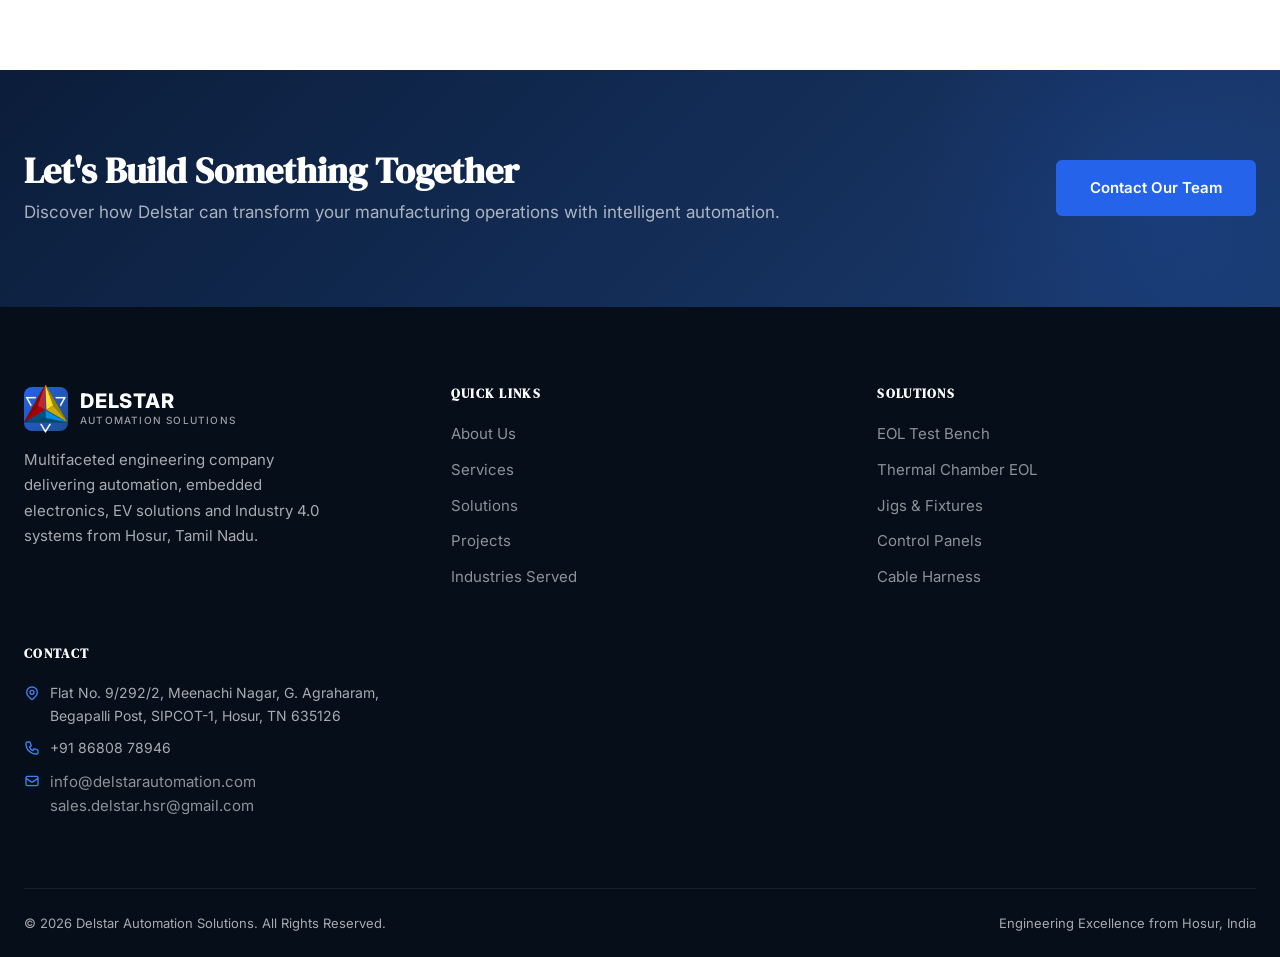
==== commit 4f06448b: "Add files via upload" ====
--- a/index.html
+++ b/index.html
@@ -3,596 +3,214 @@
 <head>
   <meta charset="UTF-8">
   <meta name="viewport" content="width=device-width, initial-scale=1.0">
-  <meta name="description" content="Delstar Automation Solutions — Premium industrial automation, embedded automotive electronics, EV solutions, Industry 4.0 and fabrication works in Hosur, Tamil Nadu.">
-  <meta name="keywords" content="industrial automation, EOL test bench, automotive electronics, EV solutions, Industry 4.0, Hosur, Tamil Nadu, Delstar">
-  <meta name="author" content="Delstar Automation Solutions">
-  <meta property="og:title" content="Delstar Automation Solutions | Industrial Automation & Engineering">
-  <meta property="og:description" content="Multifaceted engineering company focused on Automation, Embedded Automotive Electronics, EV Solutions, Industry 4.0 and Fabrication Works.">
-  <meta property="og:type" content="website">
-  <meta name="theme-color" content="#0b1d3a">
-  <title>Delstar Automation Solutions | Industrial Automation & Engineering</title>
-<link rel="icon" type="image/png" href="images/Delstar-Fav-Icon.png" sizes="96x96" />
+  <meta name="description" content="About Delstar Automation Solutions — A multifaceted engineering company in Hosur focused on Automation, EV Solutions, Industry 4.0 and Fabrication Works.">
+  <title>About Us | Delstar Automation Solutions</title>
+  <link rel="preconnect" href="https://fonts.googleapis.com">
+  <link rel="preconnect" href="https://fonts.gstatic.com" crossorigin>
+  <link href="https://fonts.googleapis.com/css2?family=DM+Serif+Display:ital@0;1&family=Inter:wght@400;500;600;700;800&display=swap" rel="stylesheet">
+  <link rel="stylesheet" href="css/styles.css">
+  <link rel="canonical" href="https://www.delstarautomation.com/index.html">
+<link rel="icon" type="image/png" href="images/favicon-96x96.png" sizes="96x96" />
 <link rel="icon" type="image/svg+xml" href="images/favicon.svg" />
 <link rel="shortcut icon" href="images/favicon.ico" />
 <link rel="apple-touch-icon" sizes="180x180" href="images/apple-touch-icon.png" />
-<link rel="manifest" href="images/site.webmanifest" />
-<link rel="preconnect" href="https://fonts.googleapis.com">
-<link rel="preconnect" href="https://fonts.gstatic.com" crossorigin>
-<link href="https://fonts.googleapis.com/css2?family=Roboto:ital,wght@0,100..900;1,100..900&display=swap" rel="stylesheet">
-  <link rel="stylesheet" href="css/styles.css">
-  <link rel="canonical" href="https://www.delstarautomation.com/">
-  <script type="application/ld+json">
-  {
-    "@context": "https://schema.org",
-    "@type": "Organization",
-    "name": "Delstar Automation Solutions",
-    "description": "Multifaceted engineering company focused on Automation, Embedded Automotive Electronics, EV Solutions, Industry 4.0 and Fabrication Works.",
-    "url": "https://www.delstarautomation.com",
-    "telephone": ["+91-86808-78946", "+91-96008-77894"],
-    "email": ["delstar2018@gmail.com", "sales.delstar.hsr@gmail.com"],
-    "address": {
-      "@type": "PostalAddress",
-      "streetAddress": "Flat No. 9/292/2, Meenachi Nagar, G. Agraharam, Begapalli Post, SIPCOT-1",
-      "addressLocality": "Hosur",
-      "addressRegion": "Tamil Nadu",
-      "postalCode": "635126",
-      "addressCountry": "IN"
-    }
-  }
-  </script>
+
 </head>
-<body>
-
-  <!-- Header -->
+<body class="inner-page">
+
   <header class="site-header">
     <div class="container header-inner">
       <a href="index.html" class="logo">
-        <img src="images/Delstar-logo-white.png" alt="DELSTAR" width="200" height="auto">
+         <img src="images/Delstar-logo-white.png" alt="DELSTAR" width="200" height="auto">
+        <!--<div class="logo-text">
+          <span class="brand">DELSTAR</span>
+          <span class="tagline">Automation Solutions</span>
+        </div>-->
       </a>
       <nav class="main-nav">
-        <a href="index.html" class="active">Home</a>
-        <a href="about.html">About Us</a>
-        <a href="services.html">Services</a>
+        <a href="index.html">Home</a>
+        <a href="index.html" class="active">About Us</a>
+        <a href="index.html">Services</a>
         <!--<a href="solutions.html">Solutions</a>-->
-        <a href="projects.html">Projects</a>
+        <a href="index.html">Projects</a>
         <!--<a href="industries.html">Industries Served</a>-->
-        <a href="contact.html">Contact</a>
-        <div class="nav-cta">
-          <a href="contact.html" class="btn btn-primary">Get a Quote</a>
-        </div>
+        <a href="index.html">Contact</a>
+        <div class="nav-cta"><a href="contact.html" class="btn btn-primary">Get a Quote</a></div>
       </nav>
-      <button class="menu-toggle" aria-label="Toggle menu">
-        <span></span><span></span><span></span>
-      </button>
+      <button class="menu-toggle" aria-label="Toggle menu"><span></span><span></span><span></span></button>
     </div>
   </header>
 
-  <!-- Hero -->
-  <section class="hero">
-    <div class="hero-slider">
-      <div class="hero-slide active" style="--hero-img: url('https://images.unsplash.com/photo-1581091226825-a6a2a5aee158?w=1920&q=80');">
-        <div class="hero-slide-overlay"></div>
-        <div class="container hero-slide-content">
-          <h1>Nurturing Passion for <span>Engineering</span> and <span>Technology</span></h1>
-          <p>Delstar Automation Solutions — premium industrial automation engineered in Hosur, Tamil Nadu.</p>
-        </div>
-      </div>
-      <div class="hero-slide" style="--hero-img: url('https://images.unsplash.com/photo-1565043666747-69f6646db940?w=1920&q=80');">
-        <div class="hero-slide-overlay"></div>
-        <div class="container hero-slide-content">
-          <h1>End-to-End <span>Automation</span> Solutions</h1>
-          <p>From analysis and design to factory testing, field installation and commissioning.</p>
-        </div>
-      </div>
-      <div class="hero-slide" style="--hero-img: url('https://images.unsplash.com/photo-1504917595217-d4dc5ebe6122?w=1920&q=80');">
-        <div class="hero-slide-overlay"></div>
-        <div class="container hero-slide-content">
-          <h1>Empowering Indian <span>Industries</span> Globally</h1>
-          <p>Helping manufacturers compete on cost, quality and time to market since 2018.</p>
-        </div>
-      </div>
-    </div>
-    <div class="hero-grid-overlay"></div>
-    <div class="hero-dots" aria-label="Hero slides">
-      <button class="hero-dot active" aria-label="Slide 1"></button>
-      <button class="hero-dot" aria-label="Slide 2"></button>
-      <button class="hero-dot" aria-label="Slide 3"></button>
-    </div>
-    <div class="hero-segments">
-      <a href="projects.html?tab=automotive" class="hero-segment">
-        <div class="hero-segment-icon">
-          <svg viewBox="0 0 24 24" fill="none" stroke="currentColor" stroke-width="1.5"><path d="M12 2v4M12 18v4M4.93 4.93l2.83 2.83M16.24 16.24l2.83 2.83M2 12h4M18 12h4"/><circle cx="12" cy="12" r="4"/></svg>
-        </div>
-        <span>Automotive</span>
-      </a>
-      <a href="projects.html?tab=assemblyline" class="hero-segment">
-        <div class="hero-segment-icon">
-          <!--<svg viewBox="0 0 24 24" fill="none" stroke="currentColor" stroke-width="1.5"><path d="M13 10V3L4 14h7v7l9-11h-7z"/></svg>-->
-
-
-
-<svg xmlns="http://www.w3.org/2000/svg" viewBox="0 0 100 100" width="100%" height="100%">
-  <!-- White Minimalist Machine Assembly Graphics -->
-  <g fill="#ffffff">
-    <!-- Stationary Base/Machine Platform -->
-    <path d="M 15 73 L 85 73 L 85 76 L 15 76 Z" />
-    <path d="M 25 62 L 75 62 L 75 72 L 25 72 Z" fill="#ffffff" />
-    
-    <!-- Large Drive Gear (Base component) -->
-    <path d="M 40 45 C 40 37, 60 37, 60 45 C 60 53, 40 53, 40 45 Z" fill="none" stroke="#ffffff" stroke-width="2.5" />
-    <circle cx="50" cy="45" r="4" fill="none" stroke="#ffffff" stroke-width="1" />
-
-    <!-- Symbolic Assembly Line Track/Process Flow -->
-    <path d="M 20 62 L 80 62 L 78 68 L 22 68 Z" fill="none" stroke="#ffffff" stroke-width="1" stroke-dasharray="3 3" opacity="0.6"/>
-
-    <!-- The Act of Machinery Assembly: The final cog being lowered -->
-    <!-- The tool head/actuator holding the final gear -->
-    <path d="M 45 30 L 55 30 L 52 38 L 48 38 Z" fill="none" stroke="#ffffff" stroke-width="1.5" />
-    <path d="M 42 22 L 58 22 L 55 32 L 45 32 Z" fill="#ffffff" />
-    
-    <!-- Final component being integrated into the assembly -->
-    <path d="M 45 10 L 55 10 L 50 15 Z" fill="#ffffff" opacity="0.8"/>
-    <g transform="translate(15,-10)">
-        <path d="M 33 22 L 33 34 L 28 34 L 28 22 Z" fill="#ffffff" stroke="none"/>
-        <path d="M 33 22 A 3 3 0 0 1 28 22 Z" fill="#ffffff" stroke="none"/>
-    </g>
-  </g>
-</svg>
-
-
-
-
-        </div>
-        <span>Assembly Line</span>
-      </a>
-      <a href="projects.html?tab=robotic" class="hero-segment">
-        <div class="hero-segment-icon">
-          <!--<svg viewBox="0 0 24 24" fill="none" stroke="currentColor" stroke-width="1.5"><path d="M13 10V3L4 14h7v7l9-11h-7z"/></svg>-->
-
-
-
-<svg xmlns="http://www.w3.org/2000/svg" viewBox="0 0 512 512" width="100%" height="100%">
-  <defs>
-    <style>
-      .arm-stroke {
-        stroke: #ffffff;
-        stroke-width: 24;
-        stroke-linecap: round;
-        stroke-linejoin: round;
-        fill: none;
-      }
-      .joint-fill {
-        fill: #000000;
-        stroke: #ffffff;
-        stroke-width: 24;
-      }
-      .tip-fill {
-        fill: #ffffff;
-      }
-    </style>
-  </defs>
-
-  <!-- Base / Platform -->
-  <path class="arm-stroke" d="M 60,420 L 50,470 L 170,470 L 150,420" />
-  <path class="arm-stroke" d="M 100,450 L 150,450" />
-  
-  <!-- Main Turret Body -->
-  <path class="arm-stroke" d="M 20,380 C 20,330 70,330 130,330 L 230,330 C 255,330 255,395 230,395 L 40,395 C 25,395 20,390 20,380 Z" />
-  <line class="arm-stroke" x1="25" y1="355" x2="105" y2="355" />
-  <line class="arm-stroke" x1="25" y1="375" x2="55" y2="375" />
-
-  <!-- Lower Arm Segment -->
-  <path class="arm-stroke" d="M 90,360 L 220,440 C 250,460 265,410 240,390 L 110,310 C 80,290 65,340 90,360 Z" />
-  <!-- Lower Joint Pin -->
-  <circle class="joint-fill" cx="215" cy="415" r="18" />
-
-  <!-- Upper Long Arm Segment -->
-  <path class="arm-stroke" d="M 90,320 L 270,140 C 290,120 315,145 295,165 L 115,345 C 95,365 70,340 90,320 Z" />
-  <line class="arm-stroke" x1="140" y1="290" x2="175" y2="255" />
-  <!-- Mid Joint Pin (Elbow) -->
-  <circle class="joint-fill" cx="100" cy="330" r="18" />
-  <!-- Upper Joint Pin (Wrist) -->
-  <circle class="joint-fill" cx="285" cy="150" r="18" />
-
-  <!-- Forearm / Tool Connector -->
-  <path class="arm-stroke" d="M 295,165 L 360,230 C 375,245 390,230 380,210 L 315,145" />
-  
-  <!-- Tool Head Joint -->
-  <circle class="joint-fill" cx="370" cy="220" r="18" />
-  <path class="arm-stroke" d="M 358,232 L 358,252 L 382,252 L 382,232" />
-
-  <!-- Needle / Actuator Tip -->
-  <polygon points="365,252 375,252 372,400 368,400" class="tip-fill" />
-</svg>
-
-
-
-
-          
-        </div>
-        <span>Robotic</span>
-      </a>
-      <a href="projects.html?tab=industry4" class="hero-segment">
-        <div class="hero-segment-icon">
-          <!--<svg viewBox="0 0 24 24" fill="none" stroke="currentColor" stroke-width="1.5"><rect x="2" y="3" width="20" height="14" rx="2"/><path d="M8 21h8M12 17v4"/><path d="M7 8h2M7 12h6"/></svg>-->
-          <svg width="24" height="24" viewBox="0 0 24 24" fill="none" stroke="currentColor" stroke-width="2" stroke-linecap="round" stroke-linejoin="round" class="lucide lucide-factory h-6 w-6" aria-hidden="true"><path d="M12 16h.01"></path><path d="M16 16h.01"></path><path d="M3 19a2 2 0 0 0 2 2h14a2 2 0 0 0 2-2V8.5a.5.5 0 0 0-.769-.422l-4.462 2.844A.5.5 0 0 1 15 10.5v-2a.5.5 0 0 0-.769-.422L9.77 10.922A.5.5 0 0 1 9 10.5V5a2 2 0 0 0-2-2H5a2 2 0 0 0-2 2z"></path><path d="M8 16h.01"></path></svg>
-
-
-        </div>
-        <span>Industry 4.0</span>
-      </a>
-      <a href="projects.html?tab=testing_measurement" class="hero-segment">
-        <div class="hero-segment-icon">
-          <svg viewBox="0 0 24 24" fill="none" stroke="currentColor" stroke-width="1.5"><path d="M13 10V3L4 14h7v7l9-11h-7z"/></svg>
-        </div>
-        <span>Testing & Measurement</span>
-      </a>
-    </div>
-    <div class="hero-accent-line"></div>
-  </section>
-
-  <!-- Purpose -->
-  <section class="purpose-section">
-    <div class="container purpose-inner reveal">
-      <span class="section-label">Purpose</span>
-      <h2>We thrive on solving complex engineering challenges with imaginative automation solutions</h2>
-      <p>Customer focus, innovation, quality, cost reduction and on-time delivery — at the heart of every project we deliver.</p>
-    </div>
-  </section>
-
-  <!-- About Preview -->
+  <section class="page-hero">
+    <div class="container">
+      <div class="breadcrumb reveal"><a href="index.html">Home</a> <span>/</span> About Us</div>
+      <h1 class="reveal">About Delstar Automation Solutions</h1>
+      <p class="reveal">Engineering excellence driven by passion for automation, innovation and customer success.</p>
+    </div>
+  </section>
+
   <section>
     <div class="container">
       <div class="about-grid">
-        <div class="about-visual reveal-left">
+        <div class="about-content reveal-left">
+          <span class="section-label">Who We Are</span>
+          <h2 class="section-title">Engineers Beyond Engineering</h2>
+          <p>Delstar Automation Solutions is a multifaceted engineering company focused on Automation, Embedded Automotive Electronics, EV Solutions, Industry 4.0 and Fabrication Works.</p>
+          <p>Based in Hosur, Tamil Nadu — at the heart of India's manufacturing corridor — we serve clients across automotive, EV, pharma, food & beverage, textile and chemical industries with turnkey automation solutions.</p>
+          <p>Our team combines deep domain expertise with hands-on engineering capability, delivering projects from initial analysis through design, implementation, testing and commissioning.</p>
+        </div>
+        <div class="about-visual reveal-right">
           <div class="about-image">
             <div class="about-image-inner">
-              <!--<svg viewBox="0 0 200 200" fill="none" xmlns="http://www.w3.org/2000/svg">
-                <rect x="20" y="60" width="160" height="100" rx="8" stroke="white" stroke-width="2"/>
-                <circle cx="60" cy="110" r="20" stroke="white" stroke-width="2"/>
-                <rect x="100" y="90" width="60" height="8" rx="2" fill="white" opacity="0.5"/>
-                <rect x="100" y="110" width="40" height="8" rx="2" fill="white" opacity="0.3"/>
-                <path d="M100 40 L100 60 M80 50 L120 50" stroke="white" stroke-width="2"/>
-              </svg>-->
-              <img src="images/MultifacetedEngg.jpg" alt="Multifaceted Engineering for Modern Industry"> 
+              <svg viewBox="0 0 200 200" fill="none" xmlns="http://www.w3.org/2000/svg">
+                <circle cx="100" cy="100" r="70" stroke="white" stroke-width="2" opacity="0.3"/>
+                <circle cx="100" cy="100" r="40" stroke="white" stroke-width="2"/>
+                <path d="M100 30 L100 60 M100 140 L100 170 M30 100 L60 100 M140 100 L170 100" stroke="white" stroke-width="2"/>
+                <circle cx="100" cy="100" r="8" fill="white"/>
+              </svg>
             </div>
           </div>
-          <div class="about-float-card">
-            <div class="num counter" data-target="8" data-suffix="+">0+</div>
-            <div class="text">Years of Engineering Excellence</div>
+        </div>
+      </div>
+    </div>
+  </section>
+
+  <div class="stats-bar">
+    <div class="container" style="display:contents;">
+      <div class="stat-item reveal">
+        <div class="counter" data-target="50" data-suffix="+">0+</div>
+        <div class="stat-label">Projects Completed</div>
+      </div>
+      <div class="stat-item reveal">
+        <div class="counter" data-target="20" data-suffix="+">0+</div>
+        <div class="stat-label">Happy Clients</div>
+      </div>
+      <div class="stat-item reveal">
+        <div class="counter" data-target="7" data-suffix="">0</div>
+        <div class="stat-label">Industries Served</div>
+      </div>
+      <div class="stat-item reveal">
+        <div class="counter" data-target="8" data-suffix="+">0+</div>
+        <div class="stat-label">Years of Experience</div>
+      </div>
+    </div>
+  </div>
+
+  <section class="bg-light">
+    <div class="container">
+      <div class="section-header center reveal">
+        <span class="section-label">Purpose</span>
+        <h2 class="section-title">Vision & Mission</h2>
+      </div>
+      <div class="cards-grid" style="grid-template-columns:1fr 1fr;max-width:900px;margin:0 auto;">
+        <div class="card reveal">
+          <div class="card-icon">
+            <svg viewBox="0 0 24 24" fill="none" stroke="currentColor" stroke-width="2"><path d="M15 12a3 3 0 11-6 0 3 3 0 016 0z"/><path d="M2.458 12C3.732 7.943 7.523 5 12 5c4.478 0 8.268 2.943 9.542 7-1.274 4.057-5.064 7-9.542 7-4.477 0-8.268-2.943-9.542-7z"/></svg>
           </div>
-        </div>
-        <div class="about-content reveal-right">
-          <span class="section-label">About Delstar</span>
-          <h2 class="section-title">Multifaceted Engineering for Modern Industry</h2>
-          <p>Delstar Automation Solutions is a multifaceted engineering company focused on Automation, Assembly line, Embedded Automotive Electronics, EV Solutions, Screwing, Pressing Machine solutions, Glueing, Riveting / Crimping, Product Marking, Industry 4.0, Testing & Measurement and Fabrication Works.</p>
-          <p>We partner with manufacturing leaders across automotive, EV, and more — delivering turnkey solutions that reduce cost, improve quality, and accelerate time to market.</p>
-          <div class="vision-mission">
-            <div class="vm-card">
-              <h4>Our Vision</h4>
-              <p>Aiding Indian industries to compete globally in terms of cost, quality and time to market.</p>
-            </div>
-            <div class="vm-card">
-              <h4>Our Mission</h4>
-              <p>Customer focus, innovation, quality, cost reduction and on-time delivery.</p>
-            </div>
-          </div>
-          <a href="about.html" class="btn btn-outline-dark" style="margin-top:28px;">Learn More About Us</a>
-        </div>
-      </div>
-    </div>
-  </section>
-
-  <!-- Business Segments -->
-  <!--
-  <section class="bg-light">
-    <div class="container">
-      <div class="section-header center reveal">
-        <span class="section-label">Business Segments</span>
-        <h2 class="section-title">Reliable End-to-End Solutions</h2>
-        <p class="section-subtitle">Turnkey engineering capabilities across automation, embedded electronics and smart manufacturing.</p>
-      </div>
-      <div class="segments-grid stagger-children">
-        <a href="solutions.html" class="segment-card">
-          <div class="segment-card-bg" style="background-image: url('https://images.unsplash.com/photo-1565043666747-69f6646db940?w=800&q=80');"></div>
-          <div class="segment-card-overlay"></div>
-          <div class="segment-card-body">
-            <h3>Industrial Automation</h3>
-            <p class="segment-tagline">Reliable End-to-End Solution</p>
-            <p>Turnkey assembly and testing solutions for automotive, EV, pharma and manufacturing sectors.</p>
-            <span class="segment-link">Explore <svg viewBox="0 0 24 24" fill="none" stroke="currentColor" stroke-width="2"><path d="M5 12h14M12 5l7 7-7 7"/></svg></span>
-          </div>
-        </a>
-        <a href="solutions.html" class="segment-card">
-          <div class="segment-card-bg" style="background-image: url('https://images.unsplash.com/photo-1593941707882-a5bba14938c7?w=800&q=80');"></div>
-          <div class="segment-card-overlay"></div>
-          <div class="segment-card-body">
-            <h3>EV & Automotive Electronics</h3>
-            <p class="segment-tagline">Precision Testing & Assembly</p>
-            <p>EOL test benches, thermal chambers, cable harness and embedded electronics validation systems.</p>
-            <span class="segment-link">Explore <svg viewBox="0 0 24 24" fill="none" stroke="currentColor" stroke-width="2"><path d="M5 12h14M12 5l7 7-7 7"/></svg></span>
-          </div>
-        </a>
-        <a href="about.html" class="segment-card">
-          <div class="segment-card-bg" style="background-image: url('https://images.unsplash.com/photo-1451187580459-43490279c0fa?w=800&q=80');"></div>
-          <div class="segment-card-overlay"></div>
-          <div class="segment-card-body">
-            <h3>Industry 4.0 & Fabrication</h3>
-            <p class="segment-tagline">Smart Manufacturing</p>
-            <p>IoT-enabled solutions, control panels, jigs, fixtures and precision fabrication works.</p>
-            <span class="segment-link">Explore <svg viewBox="0 0 24 24" fill="none" stroke="currentColor" stroke-width="2"><path d="M5 12h14M12 5l7 7-7 7"/></svg></span>
-          </div>
-        </a>
-      </div>
-    </div>
-  </section>
-  -->
-  <!-- Services Preview -->
-  <section class="bg-light">
-    <div class="container">
-      <div class="section-header center reveal">
-        <span class="section-label">Our Services</span>
-        <h2 class="section-title">End-to-End Engineering Services</h2>
-        <p class="section-subtitle">From concept to commissioning — we deliver complete automation solutions tailored to your manufacturing needs.</p>
-      </div>
-      <div class="cards-grid stagger-children">
-        <div class="card">
+          <h3>Our Vision</h3>
+          <p>Aiding Indian industries to compete globally in terms of cost, quality and time to market.</p>
+        </div>
+        <div class="card reveal">
           <div class="card-icon">
-            <svg viewBox="0 0 24 24" fill="none" stroke="currentColor" stroke-width="2"><path d="M9 5H7a2 2 0 00-2 2v12a2 2 0 002 2h10a2 2 0 002-2V7a2 2 0 00-2-2h-2M9 5a2 2 0 002 2h2a2 2 0 002-2M9 5a2 2 0 012-2h2a2 2 0 012 2m-6 9l2 2 4-4"/></svg>
-          </div>
-          <h3>Analysis</h3>
-          <p>Comprehensive process analysis and feasibility studies to identify optimal automation strategies.</p>
-          <a href="services.html" class="card-link">Learn more <svg viewBox="0 0 24 24" fill="none" stroke="currentColor" stroke-width="2"><path d="M5 12h14M12 5l7 7-7 7"/></svg></a>
-        </div>
-        <div class="card">
-          <div class="card-icon">
-            <svg viewBox="0 0 24 24" fill="none" stroke="currentColor" stroke-width="2"><path d="M11 4H4a2 2 0 00-2 2v14a2 2 0 002 2h14a2 2 0 002-2v-7"/><path d="M18.5 2.5a2.121 2.121 0 013 3L12 15l-4 1 1-4 9.5-9.5z"/></svg>
-          </div>
-          <h3>Design</h3>
-          <p>Precision engineering design for machines, test benches, control panels and custom automation systems.</p>
-          <a href="services.html" class="card-link">Learn more <svg viewBox="0 0 24 24" fill="none" stroke="currentColor" stroke-width="2"><path d="M5 12h14M12 5l7 7-7 7"/></svg></a>
-        </div>
-        <div class="card">
-          <div class="card-icon">
-            <svg viewBox="0 0 24 24" fill="none" stroke="currentColor" stroke-width="2"><path d="M10.325 4.317c.426-1.756 2.924-1.756 3.35 0a1.724 1.724 0 002.573 1.066c1.543-.94 3.31.826 2.37 2.37a1.724 1.724 0 001.066 2.573c1.756.426 1.756 2.924 0 3.35a1.724 1.724 0 00-1.066 2.573c.94 1.543-.826 3.31-2.37 2.37a1.724 1.724 0 00-2.573 1.066c-.426 1.756-2.924 1.756-3.35 0a1.724 1.724 0 00-2.573-1.066c-1.543.94-3.31-.826-2.37-2.37a1.724 1.724 0 00-1.066-2.573c-1.756-.426-1.756-2.924 0-3.35a1.724 1.724 0 001.066-2.573c-.94-1.543.826-3.31 2.37-2.37.996.608 2.296.07 2.572-1.065z"/><circle cx="12" cy="12" r="3"/></svg>
-          </div>
-          <h3>Implementation</h3>
-          <p>Expert fabrication and assembly of automation equipment with rigorous quality standards.</p>
-          <a href="services.html" class="card-link">Learn more <svg viewBox="0 0 24 24" fill="none" stroke="currentColor" stroke-width="2"><path d="M5 12h14M12 5l7 7-7 7"/></svg></a>
-        </div>
-        <div class="card">
-          <div class="card-icon">
-            <svg viewBox="0 0 24 24" fill="none" stroke="currentColor" stroke-width="2"><path d="M9 12l2 2 4-4m5.618-4.016A11.955 11.955 0 0112 2.944a11.955 11.955 0 01-8.618 3.04A12.02 12.02 0 003 9c0 5.591 3.824 10.29 9 11.622 5.176-1.332 9-6.03 9-11.622 0-1.042-.133-2.052-.382-3.016z"/></svg>
-          </div>
-          <h3>Testing & Commissioning</h3>
-          <p>Factory testing, field installation and full commissioning to ensure seamless production integration.</p>
-          <a href="services.html" class="card-link">Learn more <svg viewBox="0 0 24 24" fill="none" stroke="currentColor" stroke-width="2"><path d="M5 12h14M12 5l7 7-7 7"/></svg></a>
-        </div>
-      </div>
-    </div>
-  </section>
-
-  <!-- Solutions Preview -->
-  <section>
-    <div class="container">
-      <div class="section-header center reveal">
-        <span class="section-label">Our Solutions</span>
-        <h2 class="section-title">Turnkey Automation Solutions</h2>
-        <p class="section-subtitle">Purpose-built equipment and systems engineered for precision, reliability and production efficiency.</p>
-      </div>
-      <div class="cards-grid stagger-children">
-        <div class="card">
-          <div class="card-icon">
-            <svg viewBox="0 0 24 24" fill="none" stroke="currentColor" stroke-width="2"><rect x="2" y="6" width="20" height="12" rx="2"/><path d="M12 12h.01M8 12h.01M16 12h.01"/></svg>
-          </div>
-          <h3>ASSEMBLY LINES</h3>
-          <p>Fully Automatic or Semi Automatic Assembly Line - We have complete solution for your Product Assembly, Testing till Packing & Traceability.</p>
-        </div>
-        <div class="card">
-          <div class="card-icon">
-            <svg viewBox="0 0 24 24" fill="none" stroke="currentColor" stroke-width="2"><path d="M12 2v4M12 18v4M4.93 4.93l2.83 2.83M16.24 16.24l2.83 2.83M2 12h4M18 12h4M4.93 19.07l2.83-2.83M16.24 7.76l2.83-2.83"/></svg>
-          </div>
-          <h3>SERVO PRESSING</h3>
-          <p>We deliver high-accuracy servo press systems equipped with smart monitoring sensors to ensure flawless part assembly. Key capabilities include real-time force and displacement graphing, friction and abnormal load detection, and strict dimensional control.</p>
-        </div>
-        <div class="card">
-          <div class="card-icon">
-            <svg viewBox="0 0 24 24" fill="none" stroke="currentColor" stroke-width="2"><path d="M14.7 6.3a1 1 0 000 1.4l1.6 1.6a1 1 0 001.4 0l3.77-3.77a6 6 0 01-7.94 7.94l-6.91 6.91a2.12 2.12 0 01-3-3l6.91-6.91a6 6 0 017.94-7.94l-3.76 3.76z"/></svg>
-          </div>
-          <h3>JIGS & FIXTURES</h3>
-          <p>Custom precision jigs and fixtures designed for repeatable, high-accuracy manufacturing operations.</p>
-        </div>
-      </div>
-      <div style="text-align:center;margin-top:48px;" class="reveal">
-        <a href="solutions.html" class="btn btn-primary">View All Solutions</a>
-      </div>
-    </div>
-  </section>
-
-  <!-- Industries -->
-  <section class="bg-dark">
-    <div class="container">
-      <div class="section-header center reveal">
-        <span class="section-label">Industries Served</span>
-        <h2 class="section-title">Trusted Across Key Sectors</h2>
-        <p class="section-subtitle">Delivering specialized automation solutions tailored to the unique demands of each industry we serve.</p>
-      </div>
-      <div class="industries-grid stagger-children">
-        <div class="industry-card">
-          <div class="industry-icon">
-            <svg viewBox="0 0 24 24" fill="none" stroke="currentColor" stroke-width="2"><path d="M7 17m-2 0a2 2 0 104 0 2 2 0 10-4 0M17 17m-2 0a2 2 0 104 0 2 2 0 10-4 0M5 11h14l-1.5-5H6.5L5 11z"/></svg>
-          </div>
-          <h3>Automotive</h3>
-        </div>
-        <div class="industry-card">
-          <div class="industry-icon">
             <svg viewBox="0 0 24 24" fill="none" stroke="currentColor" stroke-width="2"><path d="M13 10V3L4 14h7v7l9-11h-7z"/></svg>
           </div>
-          <h3>Electronics</h3>
-        </div>
-        <div class="industry-card">
-          <div class="industry-icon">
-            <svg viewBox="0 0 24 24" fill="none" stroke="currentColor" stroke-width="2"><path d="M20 7l-8-4-8 4m16 0l-8 4m8-4v10l-8 4m0-10L4 7m8 4v10M4 7v10l8 4"/></svg>
-          </div>
-          <h3>Food & Beverage</h3>
-        </div>
-        <div class="industry-card">
-          <div class="industry-icon">
-            <svg viewBox="0 0 24 24" fill="none" stroke="currentColor" stroke-width="2"><path d="M4 5a1 1 0 011-1h14a1 1 0 011 1v2a1 1 0 01-1 1H5a1 1 0 01-1-1V5zM4 13a1 1 0 011-1h6a1 1 0 011 1v6a1 1 0 01-1 1H5a1 1 0 01-1-1v-6zM16 13a1 1 0 011-1h2a1 1 0 011 1v6a1 1 0 01-1 1h-2a1 1 0 01-1-1v-6z"/></svg>
-          </div>
-          <h3>Manufacturing</h3>
-        </div>
-      </div>
-    </div>
-  </section>
-
-  <!-- Projects Preview -->
-  <section class="bg-light">
+          <h3>Our Mission</h3>
+          <p>Customer focus, innovation, quality, cost reduction and on-time delivery.</p>
+        </div>
+      </div>
+    </div>
+  </section>
+
+  <section class="bg-dark">
     <div class="container">
       <div class="section-header center reveal">
-        <span class="section-label">Featured Projects</span>
-        <h2 class="section-title">Engineering in Action</h2>
-        <p class="section-subtitle">A selection of automation projects delivered across automotive, EV and pharma industries.</p>
-      </div>
-      <div class="projects-grid stagger-children">
-        <a href="projects.html" class="project-card">
-          <div class="project-thumb">
-            <span class="industry-badge">Automotive</span>
-            <img src="images/LivitPressThumb.jpeg" alt="Livit Press Machine"> </div>
-          <div class="project-info">
-            <h3>Livit Press Machine</h3>
-            <p>Automated end-of-line testing with MES integration and pass/fail reporting.</p>
-          </div>
-        </a>
-        <a href="projects.html" class="project-card">
-          <div class="project-thumb" style="background:linear-gradient(135deg,#0b1d3a,#059669);">
-            <span class="industry-badge">EV Testing</span>
-            <img src="images/EVBatteryTesting.jpeg" alt="EV Battery Module Test System"> </div>
-          <div class="project-info">
-            <h3>EV Battery Module Test System</h3>
-            <p>Automated testing station for EV battery modules including thermal cycling, voltage profiling and safety validation.</p>
-          </div>
-        </a>
-        <a href="projects.html" class="project-card">
-          <div class="project-thumb" style="background:linear-gradient(135deg,#122a52,#dc2626);">
-            <span class="industry-badge">Processing</span>
-            <img src="images/EGRDrillingMachine.jpeg" alt="ER DGrilling Machine"> </div>
-          <div class="project-info">
-            <h3>Drilling Machine</h3>
-            <p>Automatic system that automatically calculates drilling depth and linear.</p>
-          </div>
-        </a>
-      </div>
-      <div style="text-align:center;margin-top:48px;" class="reveal">
-        <a href="projects.html" class="btn btn-outline-dark">View All Projects</a>
-      </div>
-    </div>
-  </section>
-
-  <!-- Values -->
-  <section class="bg-dark" style="padding-top:0;">
-    <div class="container">
-      <div class="section-header center reveal">
-        <span class="section-label">Our Values</span>
-        <h2 class="section-title">Built on Engineering Integrity</h2>
+        <span class="section-label">Core Values</span>
+        <h2 class="section-title">What Drives Us</h2>
       </div>
       <div class="values-grid stagger-children">
         <div class="value-item">
-          <div class="value-icon">
-            <svg width="28" height="28" viewBox="0 0 24 24" fill="none" stroke="currentColor" stroke-width="2"><path d="M12 22s8-4 8-10V5l-8-3-8 3v7c0 6 8 10 8 10z"/></svg>
-          </div>
+          <div class="value-icon"><svg width="28" height="28" viewBox="0 0 24 24" fill="none" stroke="currentColor" stroke-width="2"><path d="M12 22s8-4 8-10V5l-8-3-8 3v7c0 6 8 10 8 10z"/></svg></div>
           <h4>Customer Focus</h4>
-          <p>Every solution is tailored to meet our clients' unique production challenges and goals.</p>
-        </div>
-        <div class="value-item">
-          <div class="value-icon">
-            <svg width="28" height="28" viewBox="0 0 24 24" fill="none" stroke="currentColor" stroke-width="2"><path d="M9.663 17h4.673M12 3v1m6.364 1.636l-.707.707M21 12h-1M4 12H3m3.343-5.657l-.707-.707m2.828 9.9a5 5 0 117.072 0l-.548.547A3.374 3.374 0 0014 18.469V19a2 2 0 11-4 0v-.531c0-.895-.356-1.754-.988-2.386l-.548-.547z"/></svg>
-          </div>
+          <p>We put our clients at the center of every decision, delivering solutions that exceed expectations.</p>
+        </div>
+        <div class="value-item">
+          <div class="value-icon"><svg width="28" height="28" viewBox="0 0 24 24" fill="none" stroke="currentColor" stroke-width="2"><path d="M9.663 17h4.673M12 3v1m6.364 1.636l-.707.707M21 12h-1M4 12H3m3.343-5.657l-.707-.707m2.828 9.9a5 5 0 117.072 0l-.548.547A3.374 3.374 0 0014 18.469V19a2 2 0 11-4 0v-.531c0-.895-.356-1.754-.988-2.386l-.548-.547z"/></svg></div>
           <h4>Innovation</h4>
-          <p>Continuously exploring new technologies to deliver cutting-edge automation solutions.</p>
-        </div>
-        <div class="value-item">
-          <div class="value-icon">
-            <svg width="28" height="28" viewBox="0 0 24 24" fill="none" stroke="currentColor" stroke-width="2"><path d="M9 12l2 2 4-4m6 2a9 9 0 11-18 0 9 9 0 0118 0z"/></svg>
-          </div>
+          <p>Continuously exploring new technologies and methodologies to solve complex engineering challenges.</p>
+        </div>
+        <div class="value-item">
+          <div class="value-icon"><svg width="28" height="28" viewBox="0 0 24 24" fill="none" stroke="currentColor" stroke-width="2"><path d="M9 12l2 2 4-4m6 2a9 9 0 11-18 0 9 9 0 0118 0z"/></svg></div>
           <h4>Quality</h4>
-          <p>Rigorous quality standards at every stage — from design through commissioning.</p>
-        </div>
-        <div class="value-item">
-          <div class="value-icon">
-            <svg width="28" height="28" viewBox="0 0 24 24" fill="none" stroke="currentColor" stroke-width="2"><circle cx="12" cy="12" r="10"/><path d="M12 6v6l4 2"/></svg>
-          </div>
+          <p>Uncompromising quality standards from design through delivery and after-sales support.</p>
+        </div>
+        <div class="value-item">
+          <div class="value-icon"><svg width="28" height="28" viewBox="0 0 24 24" fill="none" stroke="currentColor" stroke-width="2"><circle cx="12" cy="12" r="10"/><path d="M12 6v6l4 2"/></svg></div>
           <h4>On-Time Delivery</h4>
-          <p>Committed to delivering projects on schedule without compromising on quality.</p>
-        </div>
-      </div>
-    </div>
-  </section>
-
-  <!-- CTA -->
+          <p>Disciplined project management ensuring every project is delivered on schedule.</p>
+        </div>
+      </div>
+    </div>
+  </section>
+
+  <section>
+    <div class="container">
+      <div class="section-header reveal">
+        <span class="section-label">Our Expertise</span>
+        <h2 class="section-title">Areas of Specialization</h2>
+      </div>
+      <div class="timeline reveal">
+        <div class="timeline-item">
+          <h4>Industrial Automation</h4>
+          <p>Complete turnkey automation solutions including PLC programming, LAB View Programming, SCADA integration, and robotic systems for manufacturing lines.</p>
+        </div>
+        <div class="timeline-item">
+          <h4>Design</h4>
+          <p>Mechanical 2D and 3D designing, Schematic and Control system.</p>
+        </div>
+        <div class="timeline-item">
+          <h4>Embedded Automotive Electronics</h4>
+          <p>Design and development of embedded systems for automotive applications including ECU testing and validation systems.</p>
+        </div>
+       <!--- <div class="timeline-item">
+          <h4>Testing and Measurement</h4>
+          <p>Mechanical.</p>
+        </div>-->
+        <div class="timeline-item">
+          <h4>Industry 4.0</h4>
+          <p>Smart manufacturing solutions with IoT connectivity, data analytics and digital twin capabilities for modern factories.</p>
+        </div>
+        <div class="timeline-item">
+          <h4>Fabrication Works</h4>
+          <p>Precision fabrication of machine frames, enclosures, jigs, fixtures and custom mechanical components.</p>
+        </div>
+      </div>
+    </div>
+  </section>
+
   <section class="cta-banner">
     <div class="container cta-inner reveal">
       <div>
-        <h2>Ready to Automate Your Production Line?</h2>
-        <p>Partner with Delstar for reliable, cost-effective automation solutions engineered for your industry.</p>
-      </div>
-      <a href="contact.html" class="btn btn-primary">Start a Conversation</a>
-    </div>
-  </section>
-
-  <!-- Footer -->
+        <h2>Let's Build Something Together</h2>
+        <p>Discover how Delstar can transform your manufacturing operations with intelligent automation.</p>
+      </div>
+      <a href="index.html" class="btn btn-primary">Contact Our Team</a>
+    </div>
+  </section>
+
   <footer class="site-footer">
     <div class="container">
       <div class="footer-grid">
-
-        <div class="footer-brand"><a href="index.html" class="logo"><img src="images/Delstar-logo-white.png" alt="DELSTAR" width="200" height="auto"></a>
-
+        <div class="footer-brand">
+          <a href="index.html" class="logo"><div class="logo-mark"><img src="images/Delstar-small-logo-white.png"></div><div class="logo-text"><span class="brand">DELSTAR</span><span class="tagline">Automation Solutions</span></div></a>
           <p>Multifaceted engineering company delivering automation, embedded electronics, EV solutions and Industry 4.0 systems from Hosur, Tamil Nadu.</p>
         </div>
-        <div class="footer-col">
-          <h4>Quick Links</h4>
-          <ul>
-            <li><a href="about.html">About Us</a></li>
-            <li><a href="services.html">Services</a></li>
-            <li><a href="projects.html">Projects</a></li>
-            <li><a href="contact.html">Contact Us</a></li>
-          </ul>
-        </div>
-        <!--<div class="footer-col">
-          <h4>Solutions</h4>
-          <ul>
-            <li><a href="solutions.html">EOL Test Bench</a></li>
-            <li><a href="solutions.html">Thermal Chamber EOL</a></li>
-            <li><a href="solutions.html">Jigs & Fixtures</a></li>
-            <li><a href="solutions.html">Control Panels</a></li>
-            <li><a href="solutions.html">Cable Harness</a></li>
-          </ul>
-        </div>-->
-        <div class="footer-col">
-          <h4>Contact</h4>
-          <ul class="footer-contact">
-            <li>
-              <svg viewBox="0 0 24 24" fill="none" stroke="currentColor" stroke-width="2"><path d="M17.657 16.657L13.414 20.9a1.998 1.998 0 01-2.827 0l-4.244-4.243a8 8 0 1111.314 0z"/><path d="M15 11a3 3 0 11-6 0 3 3 0 016 0z"/></svg>
-              <span>Flat No. 9/292/2, Meenachi Nagar, G. Agraharam, Begapalli Post, SIPCOT-1, Hosur, TN 635126</span>
-            </li>
-            <li>
-              <svg viewBox="0 0 24 24" fill="none" stroke="currentColor" stroke-width="2"><path d="M3 5a2 2 0 012-2h3.28a1 1 0 01.948.684l1.498 4.493a1 1 0 01-.502 1.21l-2.257 1.13a11.042 11.042 0 005.516 5.516l1.13-2.257a1 1 0 011.21-.502l4.493 1.498a1 1 0 01.684.949V19a2 2 0 01-2 2h-1C9.716 21 3 14.284 3 6V5z"/></svg>
-              <span>+91 86808 78946</span>
-            </li>
-            <li>
-              <svg viewBox="0 0 24 24" fill="none" stroke="currentColor" stroke-width="2"><path d="M3 8l7.89 5.26a2 2 0 002.22 0L21 8M5 19h14a2 2 0 002-2V7a2 2 0 00-2-2H5a2 2 0 00-2 2v10a2 2 0 002 2z"/></svg>
-              <span><a href="mailto:delstar2018@gmail.com">delstar2018@gmail.com</a><br><a href="mailto:sales.delstar.hsr@gmail.com">sales.delstar.hsr@gmail.com</a></span>
-            </li>
-          </ul>
-        </div>
-      </div>
-      <div class="footer-bottom">
-        <span>&copy; 2026 Delstar Automation Solutions. All Rights Reserved.</span>
-        <span>Engineering Excellence from Hosur, India</span>
-      </div>
+        <div class="footer-col"><h4>Quick Links</h4><ul><li><a href="index.html">About Us</a></li><li><a href="index.html">Services</a></li><li><a href="index.html">Solutions</a></li><li><a href="index.html">Projects</a></li><li><a href="index.html">Industries Served</a></li></ul></div>
+        <div class="footer-col"><h4>Solutions</h4><ul><li><a href="index.html">EOL Test Bench</a></li><li><a href="index.html">Thermal Chamber EOL</a></li><li><a href="index.html">Jigs & Fixtures</a></li><li><a href="index.html">Control Panels</a></li><li><a href="solutions.html">Cable Harness</a></li></ul></div>
+        <div class="footer-col"><h4>Contact</h4><ul class="footer-contact"><li><svg viewBox="0 0 24 24" fill="none" stroke="currentColor" stroke-width="2"><path d="M17.657 16.657L13.414 20.9a1.998 1.998 0 01-2.827 0l-4.244-4.243a8 8 0 1111.314 0z"/><path d="M15 11a3 3 0 11-6 0 3 3 0 016 0z"/></svg><span>Flat No. 9/292/2, Meenachi Nagar, G. Agraharam, Begapalli Post, SIPCOT-1, Hosur, TN 635126</span></li><li><svg viewBox="0 0 24 24" fill="none" stroke="currentColor" stroke-width="2"><path d="M3 5a2 2 0 012-2h3.28a1 1 0 01.948.684l1.498 4.493a1 1 0 01-.502 1.21l-2.257 1.13a11.042 11.042 0 005.516 5.516l1.13-2.257a1 1 0 011.21-.502l4.493 1.498a1 1 0 01.684.949V19a2 2 0 01-2 2h-1C9.716 21 3 14.284 3 6V5z"/></svg><span>+91 86808 78946</span></li><li><svg viewBox="0 0 24 24" fill="none" stroke="currentColor" stroke-width="2"><path d="M3 8l7.89 5.26a2 2 0 002.22 0L21 8M5 19h14a2 2 0 002-2V7a2 2 0 00-2-2H5a2 2 0 00-2 2v10a2 2 0 002 2z"/></svg><span><a href="mailto:info@delstarautomation.com">info@delstarautomation.com</a><br><a href="mailto:sales.delstar.hsr@gmail.com">sales.delstar.hsr@gmail.com</a></span></li></ul></div>
+      </div>
+      <div class="footer-bottom"><span>&copy; 2026 Delstar Automation Solutions. All Rights Reserved.</span><span>Engineering Excellence from Hosur, India</span></div>
     </div>
   </footer>
-
   <script src="js/main.js"></script>
 </body>
 </html>
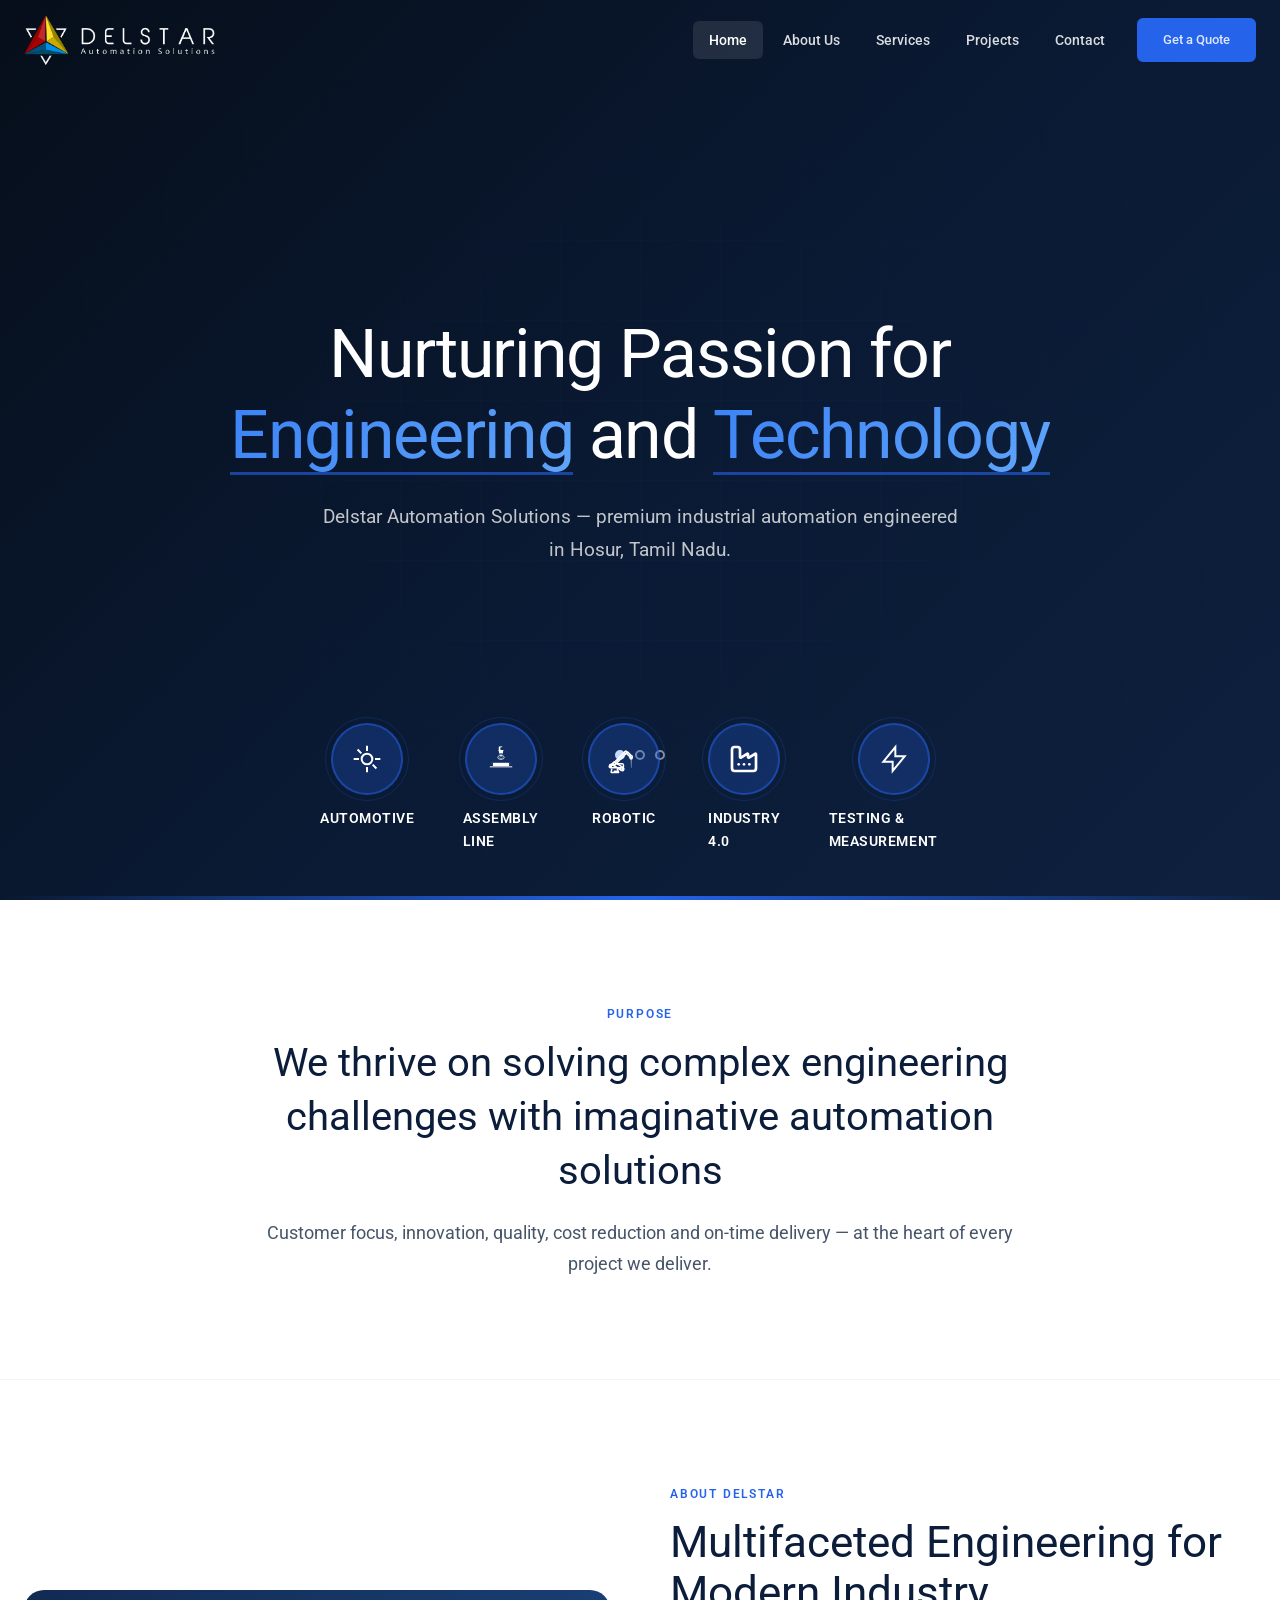
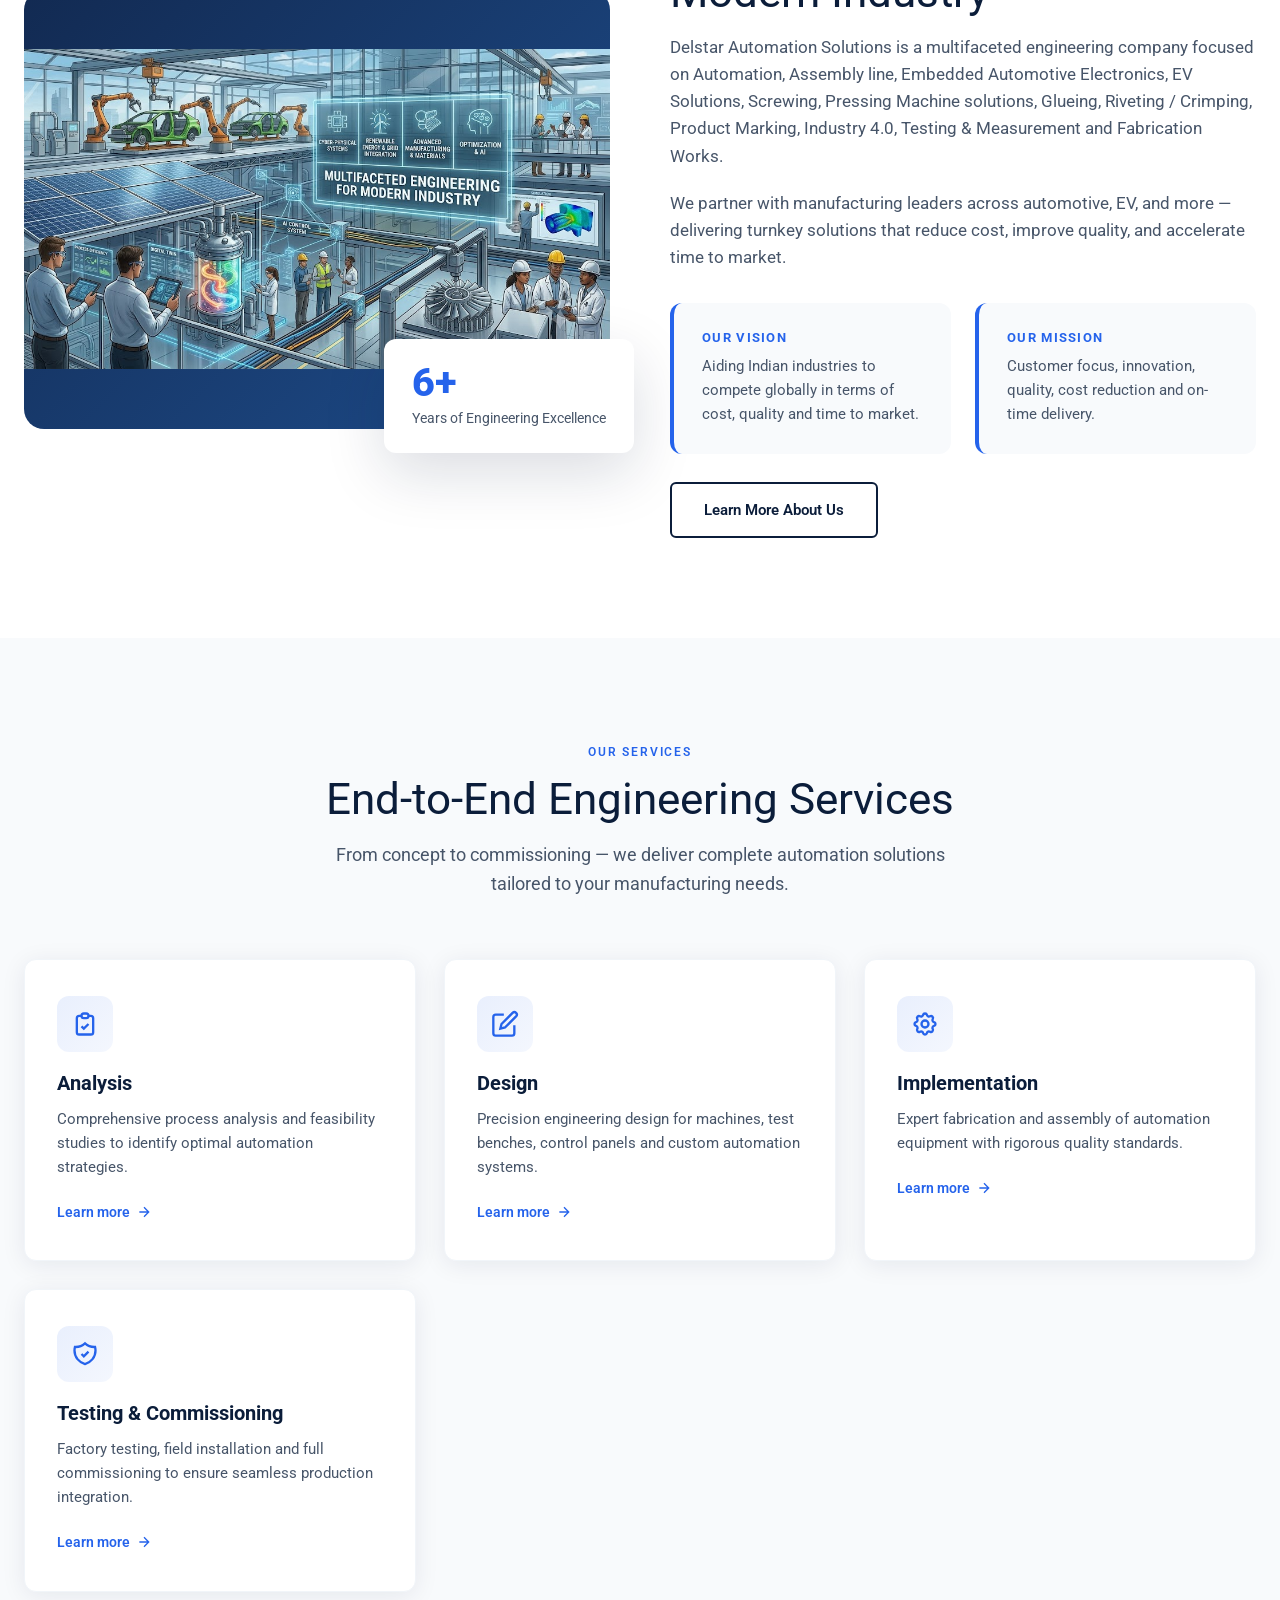
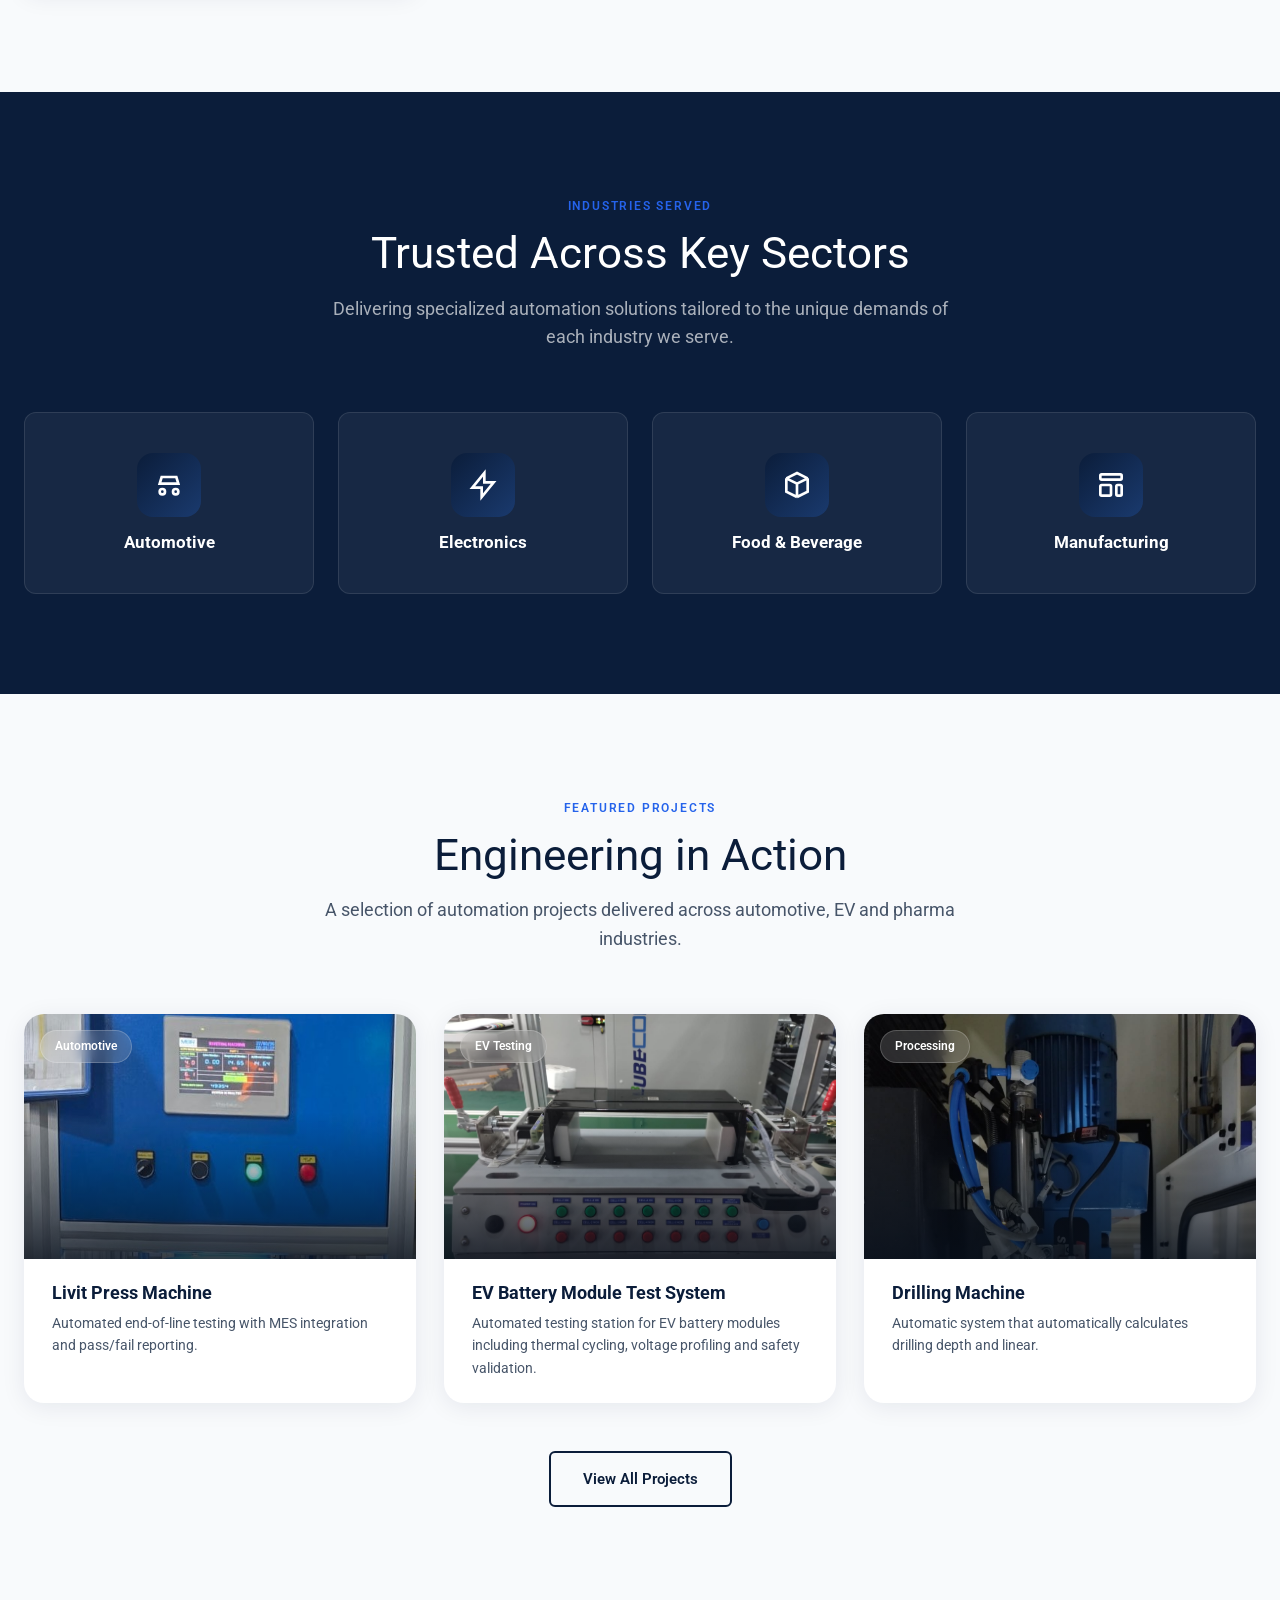
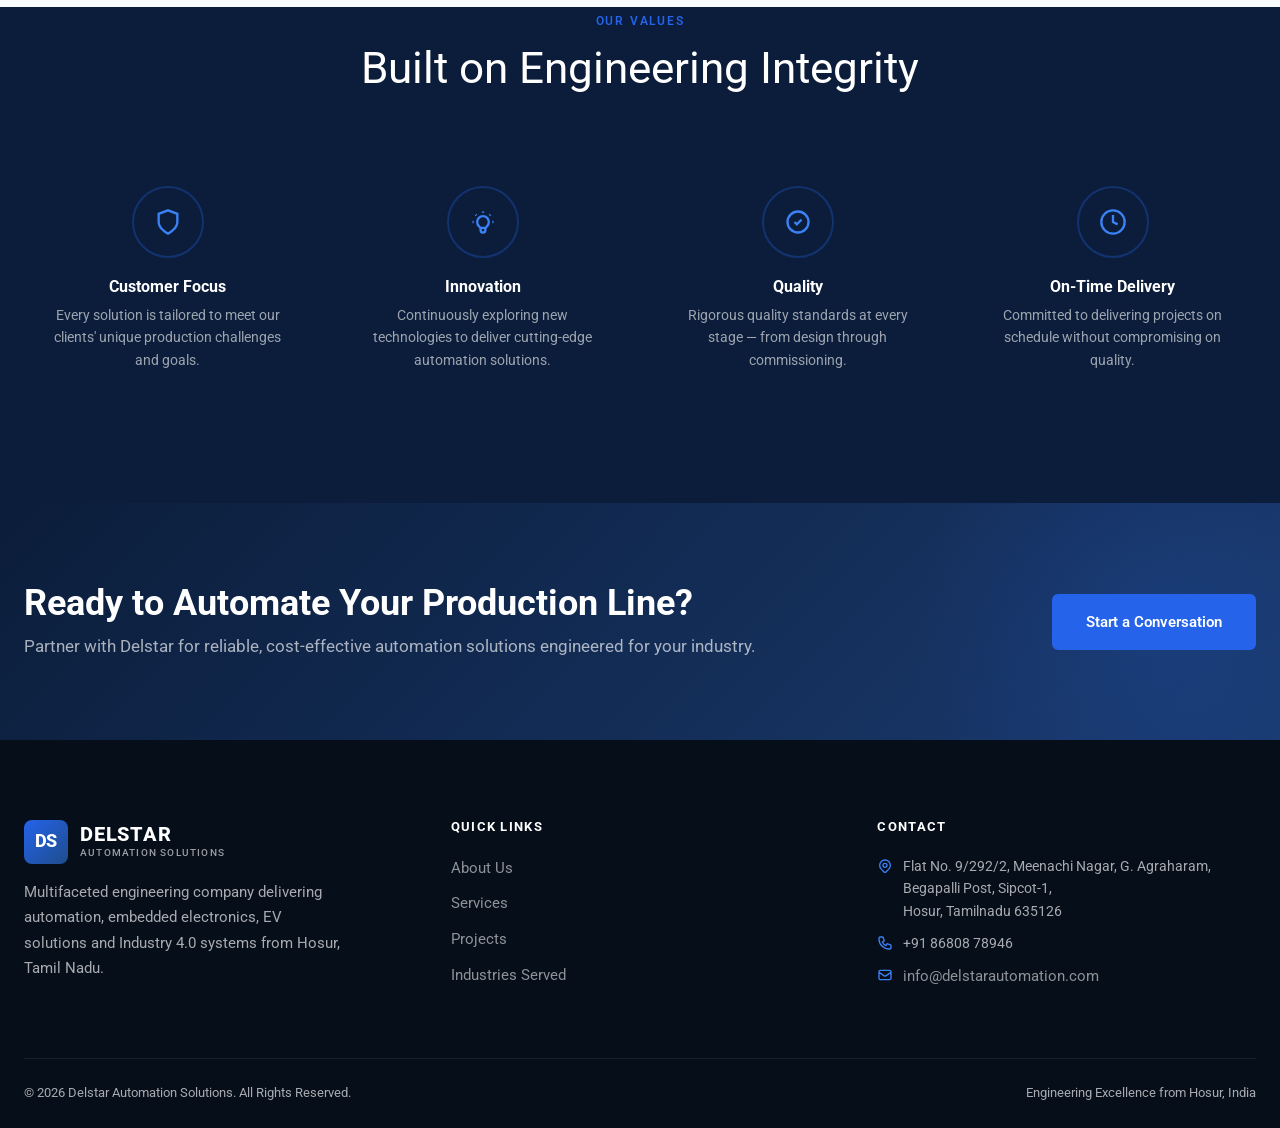
==== commit cb675bd1: "Add files via upload" ====
--- a/index.html
+++ b/index.html
@@ -3,210 +3,550 @@
 <head>
   <meta charset="UTF-8">
   <meta name="viewport" content="width=device-width, initial-scale=1.0">
-  <meta name="description" content="About Delstar Automation Solutions — A multifaceted engineering company in Hosur focused on Automation, EV Solutions, Industry 4.0 and Fabrication Works.">
-  <title>About Us | Delstar Automation Solutions</title>
-  <link rel="preconnect" href="https://fonts.googleapis.com">
-  <link rel="preconnect" href="https://fonts.gstatic.com" crossorigin>
-  <link href="https://fonts.googleapis.com/css2?family=DM+Serif+Display:ital@0;1&family=Inter:wght@400;500;600;700;800&display=swap" rel="stylesheet">
-  <link rel="stylesheet" href="css/styles.css">
-  <link rel="canonical" href="https://www.delstarautomation.com/index.html">
-<link rel="icon" type="image/png" href="images/favicon-96x96.png" sizes="96x96" />
+  <meta name="description" content="Delstar Automation Solutions — Premium industrial automation, embedded automotive electronics, EV solutions, Industry 4.0 and fabrication works in Hosur, Tamil Nadu.">
+  <meta name="keywords" content="industrial automation, EOL test bench, automotive electronics, EV solutions, Industry 4.0, Hosur, Tamil Nadu, Delstar">
+  <meta name="author" content="Delstar Automation Solutions">
+  <meta property="og:title" content="Delstar Automation Solutions | Industrial Automation & Engineering">
+  <meta property="og:description" content="Multifaceted engineering company focused on Automation, Embedded Automotive Electronics, EV Solutions, Industry 4.0 and Fabrication Works.">
+  <meta property="og:type" content="website">
+  <meta name="theme-color" content="#0b1d3a">
+  <title>Delstar Automation Solutions | Industrial Automation & Engineering</title>
+<link rel="icon" type="image/png" href="images/Delstar-Fav-Icon.png" sizes="96x96" />
 <link rel="icon" type="image/svg+xml" href="images/favicon.svg" />
 <link rel="shortcut icon" href="images/favicon.ico" />
 <link rel="apple-touch-icon" sizes="180x180" href="images/apple-touch-icon.png" />
-
+<link rel="manifest" href="images/site.webmanifest" />
+<link rel="preconnect" href="https://fonts.googleapis.com">
+<link rel="preconnect" href="https://fonts.gstatic.com" crossorigin>
+<link href="https://fonts.googleapis.com/css2?family=Roboto:ital,wght@0,100..900;1,100..900&display=swap" rel="stylesheet">
+  <link rel="stylesheet" href="css/styles.css">
+  <link rel="canonical" href="https://www.delstarautomation.com/">
+  <script type="application/ld+json">
+  {
+    "@context": "https://schema.org",
+    "@type": "Organization",
+    "name": "Delstar Automation Solutions",
+    "description": "Multifaceted engineering company focused on Automation, Embedded Automotive Electronics, EV Solutions, Industry 4.0 and Fabrication Works.",
+    "url": "https://www.delstarautomation.com",
+    "telephone": ["+91-86808-78946", "+91-96008-77894"],
+    "email": ["delstar2018@gmail.com", "sales.delstar.hsr@gmail.com"],
+    "address": {
+      "@type": "PostalAddress",
+      "streetAddress": "Flat No. 9/292/2, Meenachi Nagar, G. Agraharam, Begapalli Post, SIPCOT-1",
+      "addressLocality": "Hosur",
+      "addressRegion": "Tamil Nadu",
+      "postalCode": "635126",
+      "addressCountry": "IN"
+    }
+  }
+  </script>
 </head>
-<body class="inner-page">
-
+<body>
+
+  <!-- Header -->
   <header class="site-header">
     <div class="container header-inner">
       <a href="index.html" class="logo">
-         <img src="images/Delstar-logo-white.png" alt="DELSTAR" width="200" height="auto">
-        <!--<div class="logo-text">
-          <span class="brand">DELSTAR</span>
-          <span class="tagline">Automation Solutions</span>
-        </div>-->
+        <img src="images/Delstar-logo-white.png" alt="DELSTAR" width="200" height="auto">
       </a>
       <nav class="main-nav">
-        <a href="index.html">Home</a>
-        <a href="index.html" class="active">About Us</a>
-        <a href="index.html">Services</a>
+        <a href="index.html" class="active">Home</a>
+        <a href="about.html">About Us</a>
+        <a href="services.html">Services</a>
         <!--<a href="solutions.html">Solutions</a>-->
-        <a href="index.html">Projects</a>
+        <a href="projects.html">Projects</a>
         <!--<a href="industries.html">Industries Served</a>-->
-        <a href="index.html">Contact</a>
-        <div class="nav-cta"><a href="contact.html" class="btn btn-primary">Get a Quote</a></div>
+        <a href="contact.html">Contact</a>
+        <div class="nav-cta">
+          <a href="contact.html" class="btn btn-primary">Get a Quote</a>
+        </div>
       </nav>
-      <button class="menu-toggle" aria-label="Toggle menu"><span></span><span></span><span></span></button>
+      <button class="menu-toggle" aria-label="Toggle menu">
+        <span></span><span></span><span></span>
+      </button>
     </div>
   </header>
 
-  <section class="page-hero">
-    <div class="container">
-      <div class="breadcrumb reveal"><a href="index.html">Home</a> <span>/</span> About Us</div>
-      <h1 class="reveal">About Delstar Automation Solutions</h1>
-      <p class="reveal">Engineering excellence driven by passion for automation, innovation and customer success.</p>
-    </div>
-  </section>
-
+  <!-- Hero -->
+  <section class="hero">
+    <div class="hero-slider">
+      <div class="hero-slide active" style="--hero-img: url('https://images.unsplash.com/photo-1581091226825-a6a2a5aee158?w=1920&q=80');">
+        <div class="hero-slide-overlay"></div>
+        <div class="container hero-slide-content">
+          <h1>Nurturing Passion for <span>Engineering</span> and <span>Technology</span></h1>
+          <p>Delstar Automation Solutions — premium industrial automation engineered in Hosur, Tamil Nadu.</p>
+        </div>
+      </div>
+      <div class="hero-slide" style="--hero-img: url('https://images.unsplash.com/photo-1565043666747-69f6646db940?w=1920&q=80');">
+        <div class="hero-slide-overlay"></div>
+        <div class="container hero-slide-content">
+          <h1>End-to-End <span>Automation</span> Solutions</h1>
+          <p>From analysis and design to factory testing, field installation and commissioning.</p>
+        </div>
+      </div>
+      <div class="hero-slide" style="--hero-img: url('https://images.unsplash.com/photo-1504917595217-d4dc5ebe6122?w=1920&q=80');">
+        <div class="hero-slide-overlay"></div>
+        <div class="container hero-slide-content">
+          <h1>Empowering Indian <span>Industries</span> Globally</h1>
+          <p>Helping manufacturers compete on cost, quality and time to market since 2018.</p>
+        </div>
+      </div>
+    </div>
+    <div class="hero-grid-overlay"></div>
+    <div class="hero-dots" aria-label="Hero slides">
+      <button class="hero-dot active" aria-label="Slide 1"></button>
+      <button class="hero-dot" aria-label="Slide 2"></button>
+      <button class="hero-dot" aria-label="Slide 3"></button>
+    </div>
+    <div class="hero-segments">
+      <a href="projects.html?tab=automotive" class="hero-segment">
+        <div class="hero-segment-icon">
+          <svg viewBox="0 0 24 24" fill="none" stroke="currentColor" stroke-width="1.5"><path d="M12 2v4M12 18v4M4.93 4.93l2.83 2.83M16.24 16.24l2.83 2.83M2 12h4M18 12h4"/><circle cx="12" cy="12" r="4"/></svg>
+        </div>
+        <span>Automotive</span>
+      </a>
+      <a href="projects.html?tab=assemblyline" class="hero-segment">
+        <div class="hero-segment-icon">
+          <!--<svg viewBox="0 0 24 24" fill="none" stroke="currentColor" stroke-width="1.5"><path d="M13 10V3L4 14h7v7l9-11h-7z"/></svg>-->
+
+
+
+<svg xmlns="http://www.w3.org/2000/svg" viewBox="0 0 100 100" width="100%" height="100%">
+  <!-- White Minimalist Machine Assembly Graphics -->
+  <g fill="#ffffff">
+    <!-- Stationary Base/Machine Platform -->
+    <path d="M 15 73 L 85 73 L 85 76 L 15 76 Z" />
+    <path d="M 25 62 L 75 62 L 75 72 L 25 72 Z" fill="#ffffff" />
+    
+    <!-- Large Drive Gear (Base component) -->
+    <path d="M 40 45 C 40 37, 60 37, 60 45 C 60 53, 40 53, 40 45 Z" fill="none" stroke="#ffffff" stroke-width="2.5" />
+    <circle cx="50" cy="45" r="4" fill="none" stroke="#ffffff" stroke-width="1" />
+
+    <!-- Symbolic Assembly Line Track/Process Flow -->
+    <path d="M 20 62 L 80 62 L 78 68 L 22 68 Z" fill="none" stroke="#ffffff" stroke-width="1" stroke-dasharray="3 3" opacity="0.6"/>
+
+    <!-- The Act of Machinery Assembly: The final cog being lowered -->
+    <!-- The tool head/actuator holding the final gear -->
+    <path d="M 45 30 L 55 30 L 52 38 L 48 38 Z" fill="none" stroke="#ffffff" stroke-width="1.5" />
+    <path d="M 42 22 L 58 22 L 55 32 L 45 32 Z" fill="#ffffff" />
+    
+    <!-- Final component being integrated into the assembly -->
+    <path d="M 45 10 L 55 10 L 50 15 Z" fill="#ffffff" opacity="0.8"/>
+    <g transform="translate(15,-10)">
+        <path d="M 33 22 L 33 34 L 28 34 L 28 22 Z" fill="#ffffff" stroke="none"/>
+        <path d="M 33 22 A 3 3 0 0 1 28 22 Z" fill="#ffffff" stroke="none"/>
+    </g>
+  </g>
+</svg>
+
+
+
+
+        </div>
+        <span>Assembly Line</span>
+      </a>
+      <a href="projects.html?tab=robotic" class="hero-segment">
+        <div class="hero-segment-icon">
+          <!--<svg viewBox="0 0 24 24" fill="none" stroke="currentColor" stroke-width="1.5"><path d="M13 10V3L4 14h7v7l9-11h-7z"/></svg>-->
+
+
+
+<svg xmlns="http://www.w3.org/2000/svg" viewBox="0 0 512 512" width="100%" height="100%">
+  <defs>
+    <style>
+      .arm-stroke {
+        stroke: #ffffff;
+        stroke-width: 24;
+        stroke-linecap: round;
+        stroke-linejoin: round;
+        fill: none;
+      }
+      .joint-fill {
+        fill: #000000;
+        stroke: #ffffff;
+        stroke-width: 24;
+      }
+      .tip-fill {
+        fill: #ffffff;
+      }
+    </style>
+  </defs>
+
+  <!-- Base / Platform -->
+  <path class="arm-stroke" d="M 60,420 L 50,470 L 170,470 L 150,420" />
+  <path class="arm-stroke" d="M 100,450 L 150,450" />
+  
+  <!-- Main Turret Body -->
+  <path class="arm-stroke" d="M 20,380 C 20,330 70,330 130,330 L 230,330 C 255,330 255,395 230,395 L 40,395 C 25,395 20,390 20,380 Z" />
+  <line class="arm-stroke" x1="25" y1="355" x2="105" y2="355" />
+  <line class="arm-stroke" x1="25" y1="375" x2="55" y2="375" />
+
+  <!-- Lower Arm Segment -->
+  <path class="arm-stroke" d="M 90,360 L 220,440 C 250,460 265,410 240,390 L 110,310 C 80,290 65,340 90,360 Z" />
+  <!-- Lower Joint Pin -->
+  <circle class="joint-fill" cx="215" cy="415" r="18" />
+
+  <!-- Upper Long Arm Segment -->
+  <path class="arm-stroke" d="M 90,320 L 270,140 C 290,120 315,145 295,165 L 115,345 C 95,365 70,340 90,320 Z" />
+  <line class="arm-stroke" x1="140" y1="290" x2="175" y2="255" />
+  <!-- Mid Joint Pin (Elbow) -->
+  <circle class="joint-fill" cx="100" cy="330" r="18" />
+  <!-- Upper Joint Pin (Wrist) -->
+  <circle class="joint-fill" cx="285" cy="150" r="18" />
+
+  <!-- Forearm / Tool Connector -->
+  <path class="arm-stroke" d="M 295,165 L 360,230 C 375,245 390,230 380,210 L 315,145" />
+  
+  <!-- Tool Head Joint -->
+  <circle class="joint-fill" cx="370" cy="220" r="18" />
+  <path class="arm-stroke" d="M 358,232 L 358,252 L 382,252 L 382,232" />
+
+  <!-- Needle / Actuator Tip -->
+  <polygon points="365,252 375,252 372,400 368,400" class="tip-fill" />
+</svg>
+
+
+
+
+          
+        </div>
+        <span>Robotic</span>
+      </a>
+      <a href="projects.html?tab=industry4" class="hero-segment">
+        <div class="hero-segment-icon">
+          <!--<svg viewBox="0 0 24 24" fill="none" stroke="currentColor" stroke-width="1.5"><rect x="2" y="3" width="20" height="14" rx="2"/><path d="M8 21h8M12 17v4"/><path d="M7 8h2M7 12h6"/></svg>-->
+          <svg width="24" height="24" viewBox="0 0 24 24" fill="none" stroke="currentColor" stroke-width="2" stroke-linecap="round" stroke-linejoin="round" class="lucide lucide-factory h-6 w-6" aria-hidden="true"><path d="M12 16h.01"></path><path d="M16 16h.01"></path><path d="M3 19a2 2 0 0 0 2 2h14a2 2 0 0 0 2-2V8.5a.5.5 0 0 0-.769-.422l-4.462 2.844A.5.5 0 0 1 15 10.5v-2a.5.5 0 0 0-.769-.422L9.77 10.922A.5.5 0 0 1 9 10.5V5a2 2 0 0 0-2-2H5a2 2 0 0 0-2 2z"></path><path d="M8 16h.01"></path></svg>
+
+
+        </div>
+        <span>Industry 4.0</span>
+      </a>
+      <a href="projects.html?tab=testing_measurement" class="hero-segment">
+        <div class="hero-segment-icon">
+          <svg viewBox="0 0 24 24" fill="none" stroke="currentColor" stroke-width="1.5"><path d="M13 10V3L4 14h7v7l9-11h-7z"/></svg>
+        </div>
+        <span>Testing & Measurement</span>
+      </a>
+    </div>
+    <div class="hero-accent-line"></div>
+  </section>
+
+  <!-- Purpose -->
+  <section class="purpose-section">
+    <div class="container purpose-inner reveal">
+      <span class="section-label">Purpose</span>
+      <h2>We thrive on solving complex engineering challenges with imaginative automation solutions</h2>
+      <p>Customer focus, innovation, quality, cost reduction and on-time delivery — at the heart of every project we deliver.</p>
+    </div>
+  </section>
+
+  <!-- About Preview -->
   <section>
     <div class="container">
       <div class="about-grid">
-        <div class="about-content reveal-left">
-          <span class="section-label">Who We Are</span>
-          <h2 class="section-title">Engineers Beyond Engineering</h2>
-          <p>Delstar Automation Solutions is a multifaceted engineering company focused on Automation, Embedded Automotive Electronics, EV Solutions, Industry 4.0 and Fabrication Works.</p>
-          <p>Based in Hosur, Tamil Nadu — at the heart of India's manufacturing corridor — we serve clients across automotive, EV, pharma, food & beverage, textile and chemical industries with turnkey automation solutions.</p>
-          <p>Our team combines deep domain expertise with hands-on engineering capability, delivering projects from initial analysis through design, implementation, testing and commissioning.</p>
-        </div>
-        <div class="about-visual reveal-right">
+        <div class="about-visual reveal-left">
           <div class="about-image">
             <div class="about-image-inner">
-              <svg viewBox="0 0 200 200" fill="none" xmlns="http://www.w3.org/2000/svg">
-                <circle cx="100" cy="100" r="70" stroke="white" stroke-width="2" opacity="0.3"/>
-                <circle cx="100" cy="100" r="40" stroke="white" stroke-width="2"/>
-                <path d="M100 30 L100 60 M100 140 L100 170 M30 100 L60 100 M140 100 L170 100" stroke="white" stroke-width="2"/>
-                <circle cx="100" cy="100" r="8" fill="white"/>
-              </svg>
+              <!--<svg viewBox="0 0 200 200" fill="none" xmlns="http://www.w3.org/2000/svg">
+                <rect x="20" y="60" width="160" height="100" rx="8" stroke="white" stroke-width="2"/>
+                <circle cx="60" cy="110" r="20" stroke="white" stroke-width="2"/>
+                <rect x="100" y="90" width="60" height="8" rx="2" fill="white" opacity="0.5"/>
+                <rect x="100" y="110" width="40" height="8" rx="2" fill="white" opacity="0.3"/>
+                <path d="M100 40 L100 60 M80 50 L120 50" stroke="white" stroke-width="2"/>
+              </svg>-->
+              <img src="images/MultifacetedEngg.jpg" alt="Multifaceted Engineering for Modern Industry"> 
             </div>
           </div>
-        </div>
-      </div>
-    </div>
-  </section>
-
-  <div class="stats-bar">
-    <div class="container" style="display:contents;">
-      <div class="stat-item reveal">
-        <div class="counter" data-target="50" data-suffix="+">0+</div>
-        <div class="stat-label">Projects Completed</div>
-      </div>
-      <div class="stat-item reveal">
-        <div class="counter" data-target="20" data-suffix="+">0+</div>
-        <div class="stat-label">Happy Clients</div>
-      </div>
-      <div class="stat-item reveal">
-        <div class="counter" data-target="7" data-suffix="">0</div>
-        <div class="stat-label">Industries Served</div>
-      </div>
-      <div class="stat-item reveal">
-        <div class="counter" data-target="8" data-suffix="+">0+</div>
-        <div class="stat-label">Years of Experience</div>
-      </div>
-    </div>
-  </div>
-
+          <div class="about-float-card">
+            <div class="num counter" data-target="8" data-suffix="+">0+</div>
+            <div class="text">Years of Engineering Excellence</div>
+          </div>
+        </div>
+        <div class="about-content reveal-right">
+          <span class="section-label">About Delstar</span>
+          <h2 class="section-title">Multifaceted Engineering for Modern Industry</h2>
+          <p>Delstar Automation Solutions is a multifaceted engineering company focused on Automation, Assembly line, Embedded Automotive Electronics, EV Solutions, Screwing, Pressing Machine solutions, Glueing, Riveting / Crimping, Product Marking, Industry 4.0, Testing & Measurement and Fabrication Works.</p>
+          <p>We partner with manufacturing leaders across automotive, EV, and more — delivering turnkey solutions that reduce cost, improve quality, and accelerate time to market.</p>
+          <div class="vision-mission">
+            <div class="vm-card">
+              <h4>Our Vision</h4>
+              <p>Aiding Indian industries to compete globally in terms of cost, quality and time to market.</p>
+            </div>
+            <div class="vm-card">
+              <h4>Our Mission</h4>
+              <p>Customer focus, innovation, quality, cost reduction and on-time delivery.</p>
+            </div>
+          </div>
+          <a href="about.html" class="btn btn-outline-dark" style="margin-top:28px;">Learn More About Us</a>
+        </div>
+      </div>
+    </div>
+  </section>
+
+  <!-- Business Segments -->
+  <!--
   <section class="bg-light">
     <div class="container">
       <div class="section-header center reveal">
-        <span class="section-label">Purpose</span>
-        <h2 class="section-title">Vision & Mission</h2>
-      </div>
-      <div class="cards-grid" style="grid-template-columns:1fr 1fr;max-width:900px;margin:0 auto;">
-        <div class="card reveal">
-          <div class="card-icon">
-            <svg viewBox="0 0 24 24" fill="none" stroke="currentColor" stroke-width="2"><path d="M15 12a3 3 0 11-6 0 3 3 0 016 0z"/><path d="M2.458 12C3.732 7.943 7.523 5 12 5c4.478 0 8.268 2.943 9.542 7-1.274 4.057-5.064 7-9.542 7-4.477 0-8.268-2.943-9.542-7z"/></svg>
-          </div>
-          <h3>Our Vision</h3>
-          <p>Aiding Indian industries to compete globally in terms of cost, quality and time to market.</p>
-        </div>
-        <div class="card reveal">
-          <div class="card-icon">
+        <span class="section-label">Business Segments</span>
+        <h2 class="section-title">Reliable End-to-End Solutions</h2>
+        <p class="section-subtitle">Turnkey engineering capabilities across automation, embedded electronics and smart manufacturing.</p>
+      </div>
+      <div class="segments-grid stagger-children">
+        <a href="solutions.html" class="segment-card">
+          <div class="segment-card-bg" style="background-image: url('https://images.unsplash.com/photo-1565043666747-69f6646db940?w=800&q=80');"></div>
+          <div class="segment-card-overlay"></div>
+          <div class="segment-card-body">
+            <h3>Industrial Automation</h3>
+            <p class="segment-tagline">Reliable End-to-End Solution</p>
+            <p>Turnkey assembly and testing solutions for automotive, EV, pharma and manufacturing sectors.</p>
+            <span class="segment-link">Explore <svg viewBox="0 0 24 24" fill="none" stroke="currentColor" stroke-width="2"><path d="M5 12h14M12 5l7 7-7 7"/></svg></span>
+          </div>
+        </a>
+        <a href="solutions.html" class="segment-card">
+          <div class="segment-card-bg" style="background-image: url('https://images.unsplash.com/photo-1593941707882-a5bba14938c7?w=800&q=80');"></div>
+          <div class="segment-card-overlay"></div>
+          <div class="segment-card-body">
+            <h3>EV & Automotive Electronics</h3>
+            <p class="segment-tagline">Precision Testing & Assembly</p>
+            <p>EOL test benches, thermal chambers, cable harness and embedded electronics validation systems.</p>
+            <span class="segment-link">Explore <svg viewBox="0 0 24 24" fill="none" stroke="currentColor" stroke-width="2"><path d="M5 12h14M12 5l7 7-7 7"/></svg></span>
+          </div>
+        </a>
+        <a href="about.html" class="segment-card">
+          <div class="segment-card-bg" style="background-image: url('https://images.unsplash.com/photo-1451187580459-43490279c0fa?w=800&q=80');"></div>
+          <div class="segment-card-overlay"></div>
+          <div class="segment-card-body">
+            <h3>Industry 4.0 & Fabrication</h3>
+            <p class="segment-tagline">Smart Manufacturing</p>
+            <p>IoT-enabled solutions, control panels, jigs, fixtures and precision fabrication works.</p>
+            <span class="segment-link">Explore <svg viewBox="0 0 24 24" fill="none" stroke="currentColor" stroke-width="2"><path d="M5 12h14M12 5l7 7-7 7"/></svg></span>
+          </div>
+        </a>
+      </div>
+    </div>
+  </section>
+  -->
+  <!-- Services Preview -->
+  <section class="bg-light">
+    <div class="container">
+      <div class="section-header center reveal">
+        <span class="section-label">Our Services</span>
+        <h2 class="section-title">End-to-End Engineering Services</h2>
+        <p class="section-subtitle">From concept to commissioning — we deliver complete automation solutions tailored to your manufacturing needs.</p>
+      </div>
+      <div class="cards-grid stagger-children">
+        <div class="card">
+          <div class="card-icon">
+            <svg viewBox="0 0 24 24" fill="none" stroke="currentColor" stroke-width="2"><path d="M9 5H7a2 2 0 00-2 2v12a2 2 0 002 2h10a2 2 0 002-2V7a2 2 0 00-2-2h-2M9 5a2 2 0 002 2h2a2 2 0 002-2M9 5a2 2 0 012-2h2a2 2 0 012 2m-6 9l2 2 4-4"/></svg>
+          </div>
+          <h3>Analysis</h3>
+          <p>Comprehensive process analysis and feasibility studies to identify optimal automation strategies.</p>
+          <a href="services.html" class="card-link">Learn more <svg viewBox="0 0 24 24" fill="none" stroke="currentColor" stroke-width="2"><path d="M5 12h14M12 5l7 7-7 7"/></svg></a>
+        </div>
+        <div class="card">
+          <div class="card-icon">
+            <svg viewBox="0 0 24 24" fill="none" stroke="currentColor" stroke-width="2"><path d="M11 4H4a2 2 0 00-2 2v14a2 2 0 002 2h14a2 2 0 002-2v-7"/><path d="M18.5 2.5a2.121 2.121 0 013 3L12 15l-4 1 1-4 9.5-9.5z"/></svg>
+          </div>
+          <h3>Design</h3>
+          <p>Precision engineering design for machines, test benches, control panels and custom automation systems.</p>
+          <a href="services.html" class="card-link">Learn more <svg viewBox="0 0 24 24" fill="none" stroke="currentColor" stroke-width="2"><path d="M5 12h14M12 5l7 7-7 7"/></svg></a>
+        </div>
+        <div class="card">
+          <div class="card-icon">
+            <svg viewBox="0 0 24 24" fill="none" stroke="currentColor" stroke-width="2"><path d="M10.325 4.317c.426-1.756 2.924-1.756 3.35 0a1.724 1.724 0 002.573 1.066c1.543-.94 3.31.826 2.37 2.37a1.724 1.724 0 001.066 2.573c1.756.426 1.756 2.924 0 3.35a1.724 1.724 0 00-1.066 2.573c.94 1.543-.826 3.31-2.37 2.37a1.724 1.724 0 00-2.573 1.066c-.426 1.756-2.924 1.756-3.35 0a1.724 1.724 0 00-2.573-1.066c-1.543.94-3.31-.826-2.37-2.37a1.724 1.724 0 00-1.066-2.573c-1.756-.426-1.756-2.924 0-3.35a1.724 1.724 0 001.066-2.573c-.94-1.543.826-3.31 2.37-2.37.996.608 2.296.07 2.572-1.065z"/><circle cx="12" cy="12" r="3"/></svg>
+          </div>
+          <h3>Implementation</h3>
+          <p>Expert fabrication and assembly of automation equipment with rigorous quality standards.</p>
+          <a href="services.html" class="card-link">Learn more <svg viewBox="0 0 24 24" fill="none" stroke="currentColor" stroke-width="2"><path d="M5 12h14M12 5l7 7-7 7"/></svg></a>
+        </div>
+        <div class="card">
+          <div class="card-icon">
+            <svg viewBox="0 0 24 24" fill="none" stroke="currentColor" stroke-width="2"><path d="M9 12l2 2 4-4m5.618-4.016A11.955 11.955 0 0112 2.944a11.955 11.955 0 01-8.618 3.04A12.02 12.02 0 003 9c0 5.591 3.824 10.29 9 11.622 5.176-1.332 9-6.03 9-11.622 0-1.042-.133-2.052-.382-3.016z"/></svg>
+          </div>
+          <h3>Testing & Commissioning</h3>
+          <p>Factory testing, field installation and full commissioning to ensure seamless production integration.</p>
+          <a href="services.html" class="card-link">Learn more <svg viewBox="0 0 24 24" fill="none" stroke="currentColor" stroke-width="2"><path d="M5 12h14M12 5l7 7-7 7"/></svg></a>
+        </div>
+      </div>
+    </div>
+  </section>
+
+  <!-- Solutions Preview -->
+  <!--<section>
+    <div class="container">
+      <div class="section-header center reveal">
+        <span class="section-label">Our Solutions</span>
+        <h2 class="section-title">Turnkey Automation Solutions</h2>
+        <p class="section-subtitle">Purpose-built equipment and systems engineered for precision, reliability and production efficiency.</p>
+      </div>
+      <div class="cards-grid stagger-children">
+        <div class="card">
+          <div class="card-icon">
+            <svg viewBox="0 0 24 24" fill="none" stroke="currentColor" stroke-width="2"><rect x="2" y="6" width="20" height="12" rx="2"/><path d="M12 12h.01M8 12h.01M16 12h.01"/></svg>
+          </div>
+          <h3>ASSEMBLY LINES</h3>
+          <p>Fully Automatic or Semi Automatic Assembly Line - We have complete solution for your Product Assembly, Testing till Packing & Traceability.</p>
+        </div>
+        <div class="card">
+          <div class="card-icon">
+            <svg viewBox="0 0 24 24" fill="none" stroke="currentColor" stroke-width="2"><path d="M12 2v4M12 18v4M4.93 4.93l2.83 2.83M16.24 16.24l2.83 2.83M2 12h4M18 12h4M4.93 19.07l2.83-2.83M16.24 7.76l2.83-2.83"/></svg>
+          </div>
+          <h3>SERVO PRESSING</h3>
+          <p>We deliver high-accuracy servo press systems equipped with smart monitoring sensors to ensure flawless part assembly. Key capabilities include real-time force and displacement graphing, friction and abnormal load detection, and strict dimensional control.</p>
+        </div>
+        <div class="card">
+          <div class="card-icon">
+            <svg viewBox="0 0 24 24" fill="none" stroke="currentColor" stroke-width="2"><path d="M14.7 6.3a1 1 0 000 1.4l1.6 1.6a1 1 0 001.4 0l3.77-3.77a6 6 0 01-7.94 7.94l-6.91 6.91a2.12 2.12 0 01-3-3l6.91-6.91a6 6 0 017.94-7.94l-3.76 3.76z"/></svg>
+          </div>
+          <h3>JIGS & FIXTURES</h3>
+          <p>Custom precision jigs and fixtures designed for repeatable, high-accuracy manufacturing operations.</p>
+        </div>
+      </div>
+      <div style="text-align:center;margin-top:48px;" class="reveal">
+        <a href="solutions.html" class="btn btn-primary">View All Solutions</a>
+      </div>
+    </div>
+  </section>-->
+
+  <!-- Industries -->
+  <section class="bg-dark">
+    <div class="container">
+      <div class="section-header center reveal">
+        <span class="section-label">Industries Served</span>
+        <h2 class="section-title">Trusted Across Key Sectors</h2>
+        <p class="section-subtitle">Delivering specialized automation solutions tailored to the unique demands of each industry we serve.</p>
+      </div>
+      <div class="industries-grid stagger-children">
+        <div class="industry-card">
+          <div class="industry-icon">
+            <svg viewBox="0 0 24 24" fill="none" stroke="currentColor" stroke-width="2"><path d="M7 17m-2 0a2 2 0 104 0 2 2 0 10-4 0M17 17m-2 0a2 2 0 104 0 2 2 0 10-4 0M5 11h14l-1.5-5H6.5L5 11z"/></svg>
+          </div>
+          <h3>Automotive</h3>
+        </div>
+        <div class="industry-card">
+          <div class="industry-icon">
             <svg viewBox="0 0 24 24" fill="none" stroke="currentColor" stroke-width="2"><path d="M13 10V3L4 14h7v7l9-11h-7z"/></svg>
           </div>
-          <h3>Our Mission</h3>
-          <p>Customer focus, innovation, quality, cost reduction and on-time delivery.</p>
-        </div>
-      </div>
-    </div>
-  </section>
-
-  <section class="bg-dark">
+          <h3>Electronics</h3>
+        </div>
+        <div class="industry-card">
+          <div class="industry-icon">
+            <svg viewBox="0 0 24 24" fill="none" stroke="currentColor" stroke-width="2"><path d="M20 7l-8-4-8 4m16 0l-8 4m8-4v10l-8 4m0-10L4 7m8 4v10M4 7v10l8 4"/></svg>
+          </div>
+          <h3>Food & Beverage</h3>
+        </div>
+        <div class="industry-card">
+          <div class="industry-icon">
+            <svg viewBox="0 0 24 24" fill="none" stroke="currentColor" stroke-width="2"><path d="M4 5a1 1 0 011-1h14a1 1 0 011 1v2a1 1 0 01-1 1H5a1 1 0 01-1-1V5zM4 13a1 1 0 011-1h6a1 1 0 011 1v6a1 1 0 01-1 1H5a1 1 0 01-1-1v-6zM16 13a1 1 0 011-1h2a1 1 0 011 1v6a1 1 0 01-1 1h-2a1 1 0 01-1-1v-6z"/></svg>
+          </div>
+          <h3>Manufacturing</h3>
+        </div>
+      </div>
+    </div>
+  </section>
+
+  <!-- Projects Preview -->
+  <section class="bg-light">
     <div class="container">
       <div class="section-header center reveal">
-        <span class="section-label">Core Values</span>
-        <h2 class="section-title">What Drives Us</h2>
+        <span class="section-label">Featured Projects</span>
+        <h2 class="section-title">Engineering in Action</h2>
+        <p class="section-subtitle">A selection of automation projects delivered across automotive, EV and pharma industries.</p>
+      </div>
+      <div class="projects-grid stagger-children">
+        <a href="projects.html" class="project-card">
+          <div class="project-thumb">
+            <span class="industry-badge">Automotive</span>
+            <img src="images/LivitPressThumb.jpeg" alt="Livit Press Machine"> </div>
+          <div class="project-info">
+            <h3>Livit Press Machine</h3>
+            <p>Automated end-of-line testing with MES integration and pass/fail reporting.</p>
+          </div>
+        </a>
+        <a href="projects.html" class="project-card">
+          <div class="project-thumb" style="background:linear-gradient(135deg,#0b1d3a,#059669);">
+            <span class="industry-badge">EV Testing</span>
+            <img src="images/EVBatteryTesting.jpeg" alt="EV Battery Module Test System"> </div>
+          <div class="project-info">
+            <h3>EV Battery Module Test System</h3>
+            <p>Automated testing station for EV battery modules including thermal cycling, voltage profiling and safety validation.</p>
+          </div>
+        </a>
+        <a href="projects.html" class="project-card">
+          <div class="project-thumb" style="background:linear-gradient(135deg,#122a52,#dc2626);">
+            <span class="industry-badge">Processing</span>
+            <img src="images/EGRDrillingMachine.jpeg" alt="ER DGrilling Machine"> </div>
+          <div class="project-info">
+            <h3>Drilling Machine</h3>
+            <p>Automatic system that automatically calculates drilling depth and linear.</p>
+          </div>
+        </a>
+      </div>
+      <div style="text-align:center;margin-top:48px;" class="reveal">
+        <a href="projects.html" class="btn btn-outline-dark">View All Projects</a>
+      </div>
+    </div>
+  </section>
+
+  <!-- Values -->
+  <section class="bg-dark" style="padding-top:0;">
+    <div class="container">
+      <div class="section-header center reveal">
+        <span class="section-label">Our Values</span>
+        <h2 class="section-title">Built on Engineering Integrity</h2>
       </div>
       <div class="values-grid stagger-children">
         <div class="value-item">
-          <div class="value-icon"><svg width="28" height="28" viewBox="0 0 24 24" fill="none" stroke="currentColor" stroke-width="2"><path d="M12 22s8-4 8-10V5l-8-3-8 3v7c0 6 8 10 8 10z"/></svg></div>
+          <div class="value-icon">
+            <svg width="28" height="28" viewBox="0 0 24 24" fill="none" stroke="currentColor" stroke-width="2"><path d="M12 22s8-4 8-10V5l-8-3-8 3v7c0 6 8 10 8 10z"/></svg>
+          </div>
           <h4>Customer Focus</h4>
-          <p>We put our clients at the center of every decision, delivering solutions that exceed expectations.</p>
+          <p>Every solution is tailored to meet our clients' unique production challenges and goals.</p>
         </div>
         <div class="value-item">
-          <div class="value-icon"><svg width="28" height="28" viewBox="0 0 24 24" fill="none" stroke="currentColor" stroke-width="2"><path d="M9.663 17h4.673M12 3v1m6.364 1.636l-.707.707M21 12h-1M4 12H3m3.343-5.657l-.707-.707m2.828 9.9a5 5 0 117.072 0l-.548.547A3.374 3.374 0 0014 18.469V19a2 2 0 11-4 0v-.531c0-.895-.356-1.754-.988-2.386l-.548-.547z"/></svg></div>
+          <div class="value-icon">
+            <svg width="28" height="28" viewBox="0 0 24 24" fill="none" stroke="currentColor" stroke-width="2"><path d="M9.663 17h4.673M12 3v1m6.364 1.636l-.707.707M21 12h-1M4 12H3m3.343-5.657l-.707-.707m2.828 9.9a5 5 0 117.072 0l-.548.547A3.374 3.374 0 0014 18.469V19a2 2 0 11-4 0v-.531c0-.895-.356-1.754-.988-2.386l-.548-.547z"/></svg>
+          </div>
           <h4>Innovation</h4>
-          <p>Continuously exploring new technologies and methodologies to solve complex engineering challenges.</p>
+          <p>Continuously exploring new technologies to deliver cutting-edge automation solutions.</p>
         </div>
         <div class="value-item">
-          <div class="value-icon"><svg width="28" height="28" viewBox="0 0 24 24" fill="none" stroke="currentColor" stroke-width="2"><path d="M9 12l2 2 4-4m6 2a9 9 0 11-18 0 9 9 0 0118 0z"/></svg></div>
+          <div class="value-icon">
+            <svg width="28" height="28" viewBox="0 0 24 24" fill="none" stroke="currentColor" stroke-width="2"><path d="M9 12l2 2 4-4m6 2a9 9 0 11-18 0 9 9 0 0118 0z"/></svg>
+          </div>
           <h4>Quality</h4>
-          <p>Uncompromising quality standards from design through delivery and after-sales support.</p>
+          <p>Rigorous quality standards at every stage — from design through commissioning.</p>
         </div>
         <div class="value-item">
-          <div class="value-icon"><svg width="28" height="28" viewBox="0 0 24 24" fill="none" stroke="currentColor" stroke-width="2"><circle cx="12" cy="12" r="10"/><path d="M12 6v6l4 2"/></svg></div>
+          <div class="value-icon">
+            <svg width="28" height="28" viewBox="0 0 24 24" fill="none" stroke="currentColor" stroke-width="2"><circle cx="12" cy="12" r="10"/><path d="M12 6v6l4 2"/></svg>
+          </div>
           <h4>On-Time Delivery</h4>
-          <p>Disciplined project management ensuring every project is delivered on schedule.</p>
-        </div>
-      </div>
-    </div>
-  </section>
-
-  <section>
-    <div class="container">
-      <div class="section-header reveal">
-        <span class="section-label">Our Expertise</span>
-        <h2 class="section-title">Areas of Specialization</h2>
-      </div>
-      <div class="timeline reveal">
-        <div class="timeline-item">
-          <h4>Industrial Automation</h4>
-          <p>Complete turnkey automation solutions including PLC programming, LAB View Programming, SCADA integration, and robotic systems for manufacturing lines.</p>
-        </div>
-        <div class="timeline-item">
-          <h4>Design</h4>
-          <p>Mechanical 2D and 3D designing, Schematic and Control system.</p>
-        </div>
-        <div class="timeline-item">
-          <h4>Embedded Automotive Electronics</h4>
-          <p>Design and development of embedded systems for automotive applications including ECU testing and validation systems.</p>
-        </div>
-       <!--- <div class="timeline-item">
-          <h4>Testing and Measurement</h4>
-          <p>Mechanical.</p>
-        </div>-->
-        <div class="timeline-item">
-          <h4>Industry 4.0</h4>
-          <p>Smart manufacturing solutions with IoT connectivity, data analytics and digital twin capabilities for modern factories.</p>
-        </div>
-        <div class="timeline-item">
-          <h4>Fabrication Works</h4>
-          <p>Precision fabrication of machine frames, enclosures, jigs, fixtures and custom mechanical components.</p>
-        </div>
-      </div>
-    </div>
-  </section>
-
+          <p>Committed to delivering projects on schedule without compromising on quality.</p>
+        </div>
+      </div>
+    </div>
+  </section>
+
+  <!-- CTA -->
   <section class="cta-banner">
     <div class="container cta-inner reveal">
       <div>
-        <h2>Let's Build Something Together</h2>
-        <p>Discover how Delstar can transform your manufacturing operations with intelligent automation.</p>
-      </div>
-      <a href="index.html" class="btn btn-primary">Contact Our Team</a>
-    </div>
-  </section>
-
+        <h2>Ready to Automate Your Production Line?</h2>
+        <p>Partner with Delstar for reliable, cost-effective automation solutions engineered for your industry.</p>
+      </div>
+      <a href="contact.html" class="btn btn-primary">Start a Conversation</a>
+    </div>
+  </section>
+
+  <!-- Footer -->
   <footer class="site-footer">
     <div class="container">
       <div class="footer-grid">
-        <div class="footer-brand">
-          <a href="index.html" class="logo"><div class="logo-mark"><img src="images/Delstar-small-logo-white.png"></div><div class="logo-text"><span class="brand">DELSTAR</span><span class="tagline">Automation Solutions</span></div></a>
-          <p>Multifaceted engineering company delivering automation, embedded electronics, EV solutions and Industry 4.0 systems from Hosur, Tamil Nadu.</p>
-        </div>
-        <div class="footer-col"><h4>Quick Links</h4><ul><li><a href="index.html">About Us</a></li><li><a href="index.html">Services</a></li><li><a href="index.html">Solutions</a></li><li><a href="index.html">Projects</a></li><li><a href="index.html">Industries Served</a></li></ul></div>
-        <div class="footer-col"><h4>Solutions</h4><ul><li><a href="index.html">EOL Test Bench</a></li><li><a href="index.html">Thermal Chamber EOL</a></li><li><a href="index.html">Jigs & Fixtures</a></li><li><a href="index.html">Control Panels</a></li><li><a href="solutions.html">Cable Harness</a></li></ul></div>
-        <div class="footer-col"><h4>Contact</h4><ul class="footer-contact"><li><svg viewBox="0 0 24 24" fill="none" stroke="currentColor" stroke-width="2"><path d="M17.657 16.657L13.414 20.9a1.998 1.998 0 01-2.827 0l-4.244-4.243a8 8 0 1111.314 0z"/><path d="M15 11a3 3 0 11-6 0 3 3 0 016 0z"/></svg><span>Flat No. 9/292/2, Meenachi Nagar, G. Agraharam, Begapalli Post, SIPCOT-1, Hosur, TN 635126</span></li><li><svg viewBox="0 0 24 24" fill="none" stroke="currentColor" stroke-width="2"><path d="M3 5a2 2 0 012-2h3.28a1 1 0 01.948.684l1.498 4.493a1 1 0 01-.502 1.21l-2.257 1.13a11.042 11.042 0 005.516 5.516l1.13-2.257a1 1 0 011.21-.502l4.493 1.498a1 1 0 01.684.949V19a2 2 0 01-2 2h-1C9.716 21 3 14.284 3 6V5z"/></svg><span>+91 86808 78946</span></li><li><svg viewBox="0 0 24 24" fill="none" stroke="currentColor" stroke-width="2"><path d="M3 8l7.89 5.26a2 2 0 002.22 0L21 8M5 19h14a2 2 0 002-2V7a2 2 0 00-2-2H5a2 2 0 00-2 2v10a2 2 0 002 2z"/></svg><span><a href="mailto:info@delstarautomation.com">info@delstarautomation.com</a><br><a href="mailto:sales.delstar.hsr@gmail.com">sales.delstar.hsr@gmail.com</a></span></li></ul></div>
+        <div class="footer-brand"><a href="index.html" class="logo"><div class="logo-mark">DS</div><div class="logo-text"><span class="brand">DELSTAR</span><span class="tagline">Automation Solutions</span></div></a><p>Multifaceted engineering company delivering automation, embedded electronics, EV solutions and Industry 4.0 systems from Hosur, Tamil Nadu.</p></div>
+        <div class="footer-col"><h4>Quick Links</h4><ul><li><a href="about.html">About Us</a></li><li><a href="services.html">Services</a></li><li><a href="projects.html">Projects</a></li><li><a href="industries.html">Industries Served</a></li></ul></div>
+        <div class="footer-col"><h4>Contact</h4><ul class="footer-contact"><li><svg viewBox="0 0 24 24" fill="none" stroke="currentColor" stroke-width="2"><path d="M17.657 16.657L13.414 20.9a1.998 1.998 0 01-2.827 0l-4.244-4.243a8 8 0 1111.314 0z"/><path d="M15 11a3 3 0 11-6 0 3 3 0 016 0z"/></svg><span>Flat No. 9/292/2, Meenachi Nagar, G. Agraharam, Begapalli Post, Sipcot-1, <br>Hosur, Tamilnadu 635126</span></li><li><svg viewBox="0 0 24 24" fill="none" stroke="currentColor" stroke-width="2"><path d="M3 5a2 2 0 012-2h3.28a1 1 0 01.948.684l1.498 4.493a1 1 0 01-.502 1.21l-2.257 1.13a11.042 11.042 0 005.516 5.516l1.13-2.257a1 1 0 011.21-.502l4.493 1.498a1 1 0 01.684.949V19a2 2 0 01-2 2h-1C9.716 21 3 14.284 3 6V5z"/></svg><span>+91 86808 78946</span></li><li><svg viewBox="0 0 24 24" fill="none" stroke="currentColor" stroke-width="2"><path d="M3 8l7.89 5.26a2 2 0 002.22 0L21 8M5 19h14a2 2 0 002-2V7a2 2 0 00-2-2H5a2 2 0 00-2 2v10a2 2 0 002 2z"/></svg><span><a href="mailto:info@delstarautomation.com">info@delstarautomation.com</a></span></li></ul></div>
       </div>
       <div class="footer-bottom"><span>&copy; 2026 Delstar Automation Solutions. All Rights Reserved.</span><span>Engineering Excellence from Hosur, India</span></div>
     </div>
